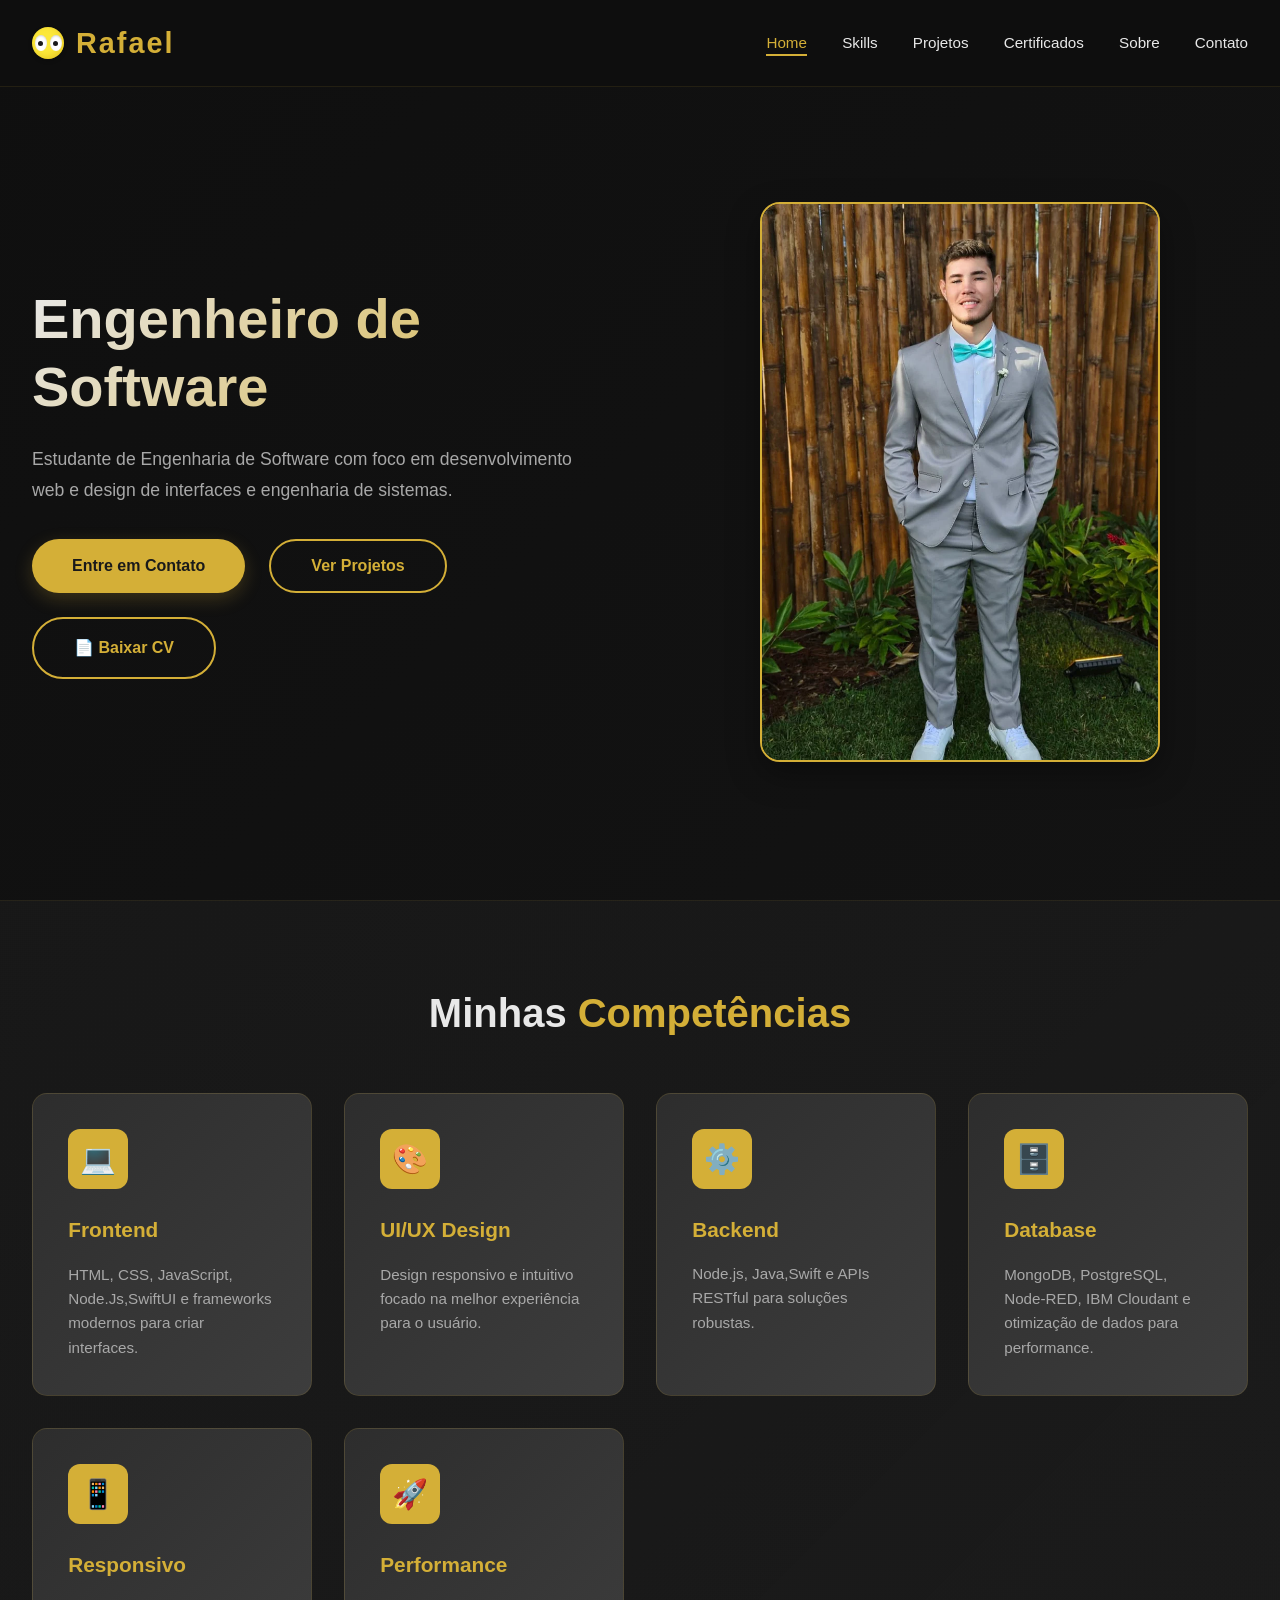
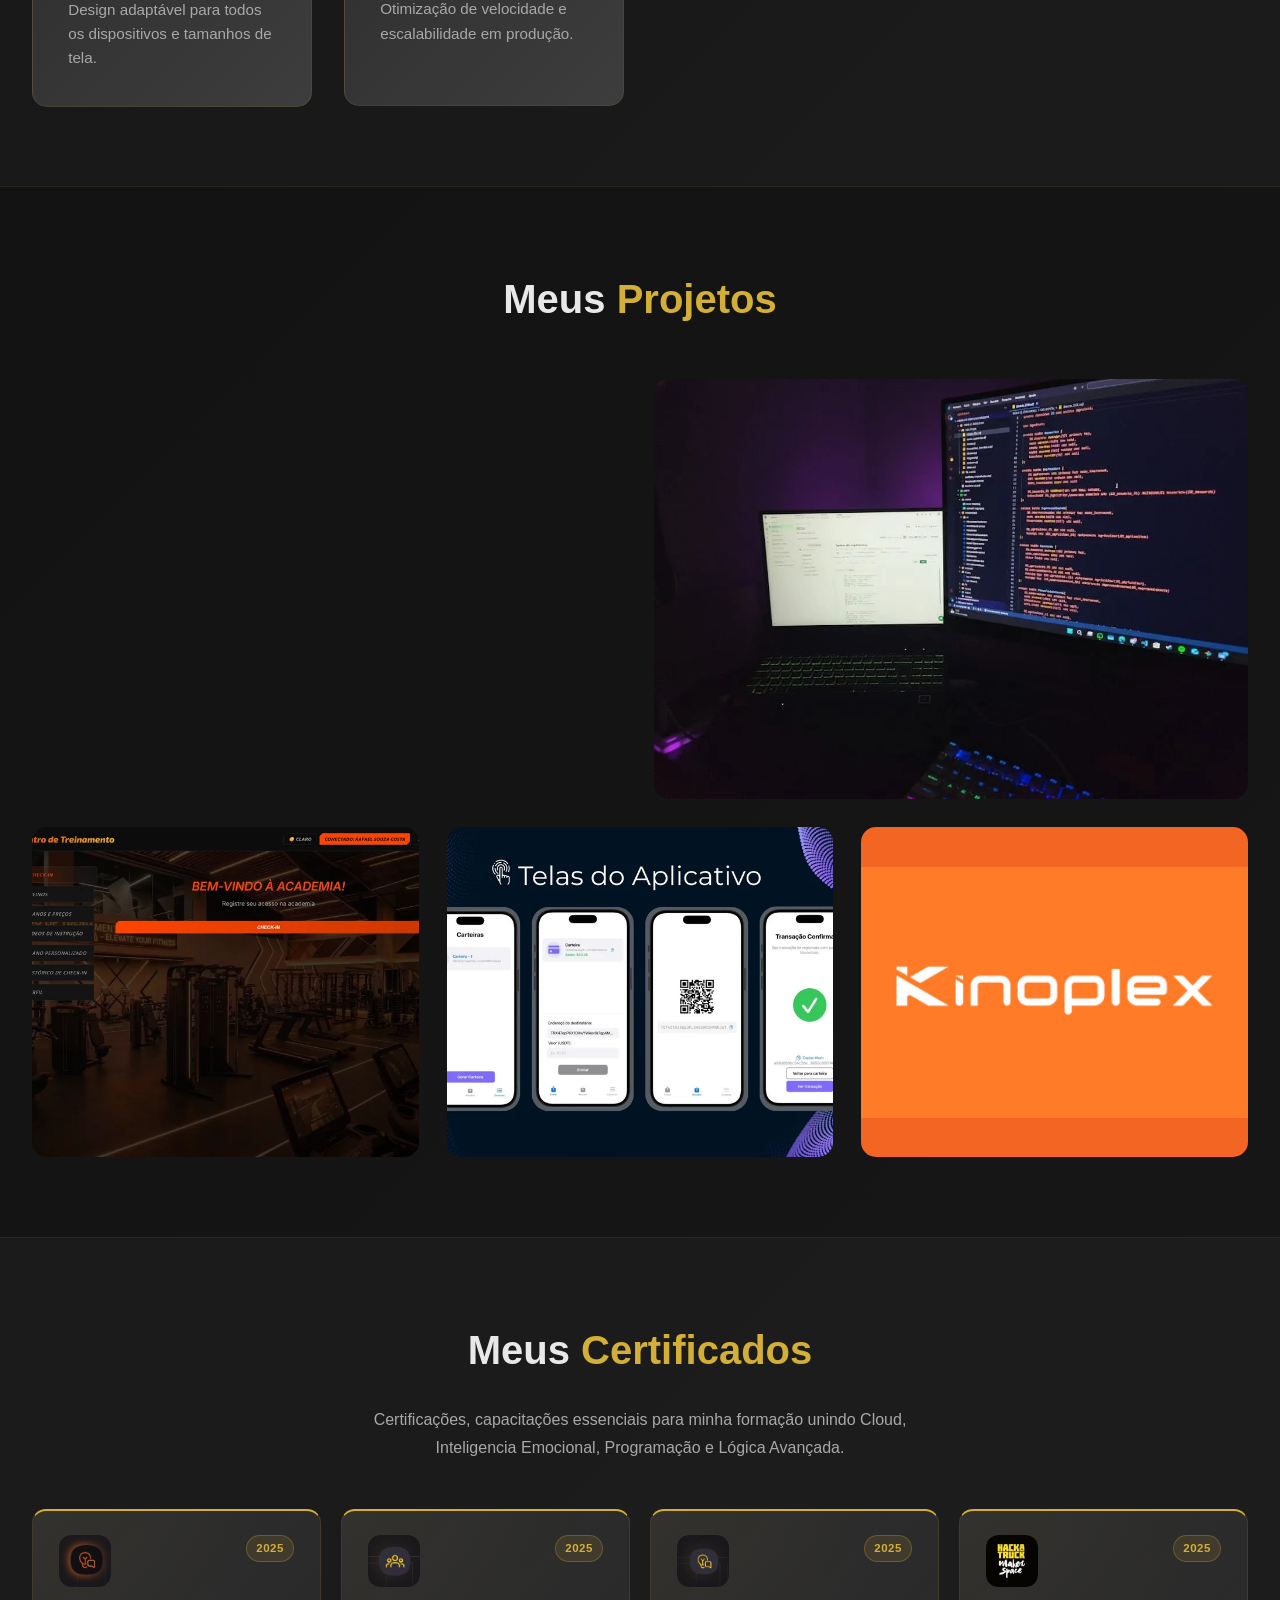
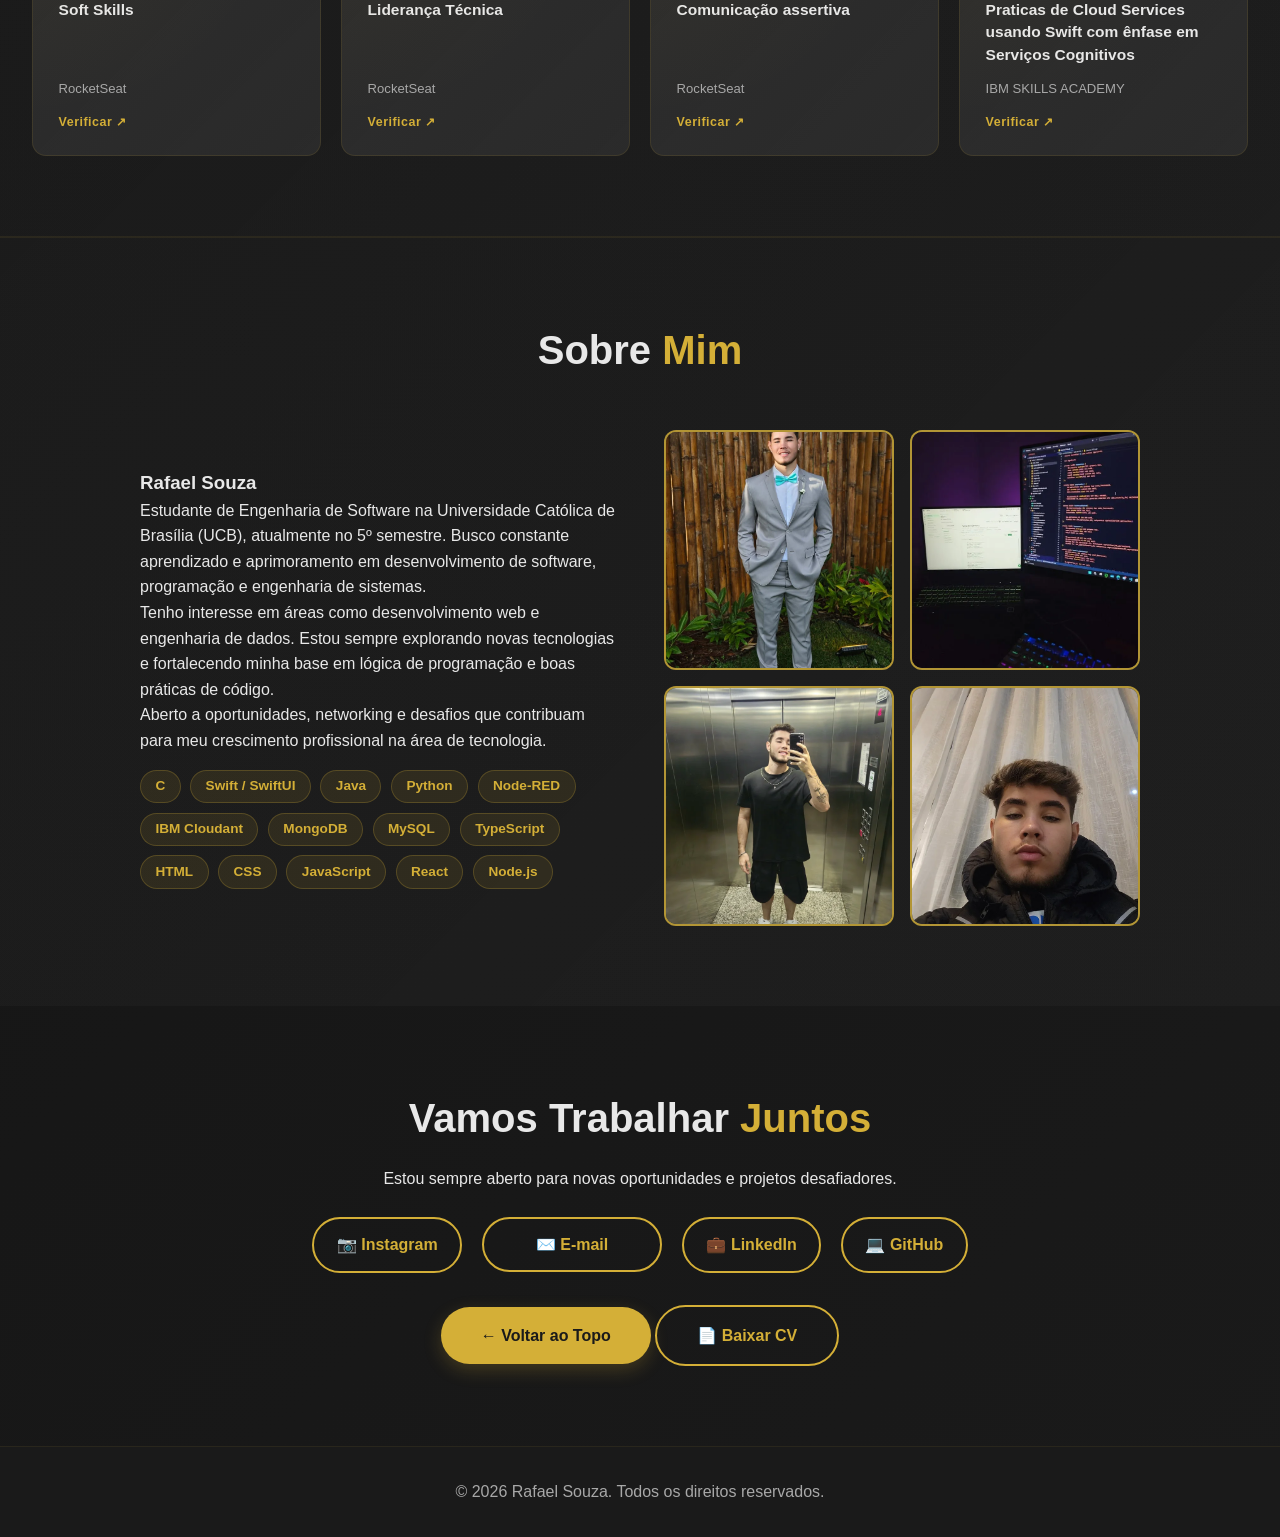
==== index.html @ f5c4ba2d "feat(portfolio): adiciona projeto Perseus e otimiza performance Projetos: - Novo card do Perseus (tr" ====
<!DOCTYPE html>
<html lang="pt-BR">
<head>
    <meta charset="UTF-8">
    <meta name="viewport" content="width=device-width, initial-scale=1.0">
    <title>Rafael Souza - Portfolio</title>
    <link rel="preload" as="image" href="img/port.webp" fetchpriority="high">
    <link rel="stylesheet" href="style.css">
    <link rel="icon" type="image/png" href="img/iconpreto.webp">
</head>
<body>
    <nav>
        <div class="logo">
            <div id="custom-emoji">
                <div class="eye"><div class="pupil"></div></div>
                <div class="eye"><div class="pupil"></div></div>
            </div>
            Rafael
        </div>
        <ul class="nav-links">
            <li><a href="#home">Home</a></li>
            <li><a href="#skills">Skills</a></li>
            <li><a href="#portfolio">Projetos</a></li>
            <li><a href="#certificates">Certificados</a></li>
            <li><a href="#about">Sobre</a></li>
            <li><a href="#contact">Contato</a></li>
        </ul>
    </nav>

    <section class="hero" id="home">
        <div class="hero-content">
            <h1>Engenheiro de <br>Software</h1>
            <p>Estudante de Engenharia de Software com foco em desenvolvimento web e design de interfaces e engenharia de sistemas.</p>
            <div class="cta-buttons">
                <button class="btn btn-primary" onclick="document.getElementById('contact').scrollIntoView({behavior: 'smooth'})">Entre em Contato</button>
                <button class="btn btn-secondary" onclick="document.getElementById('portfolio').scrollIntoView({behavior: 'smooth'})">Ver Projetos</button>
                <a href="CV_rafael_2026.pdf" download class="btn btn-cv">📄 Baixar CV</a>
            </div>
        </div>
        <div class="hero-image">
            <div class="image-container">
                <div class="image-frame">
                    <img src="img/port.webp" alt="Rafael Souza" width="800" height="1067" fetchpriority="high" decoding="async">
                </div>
            </div>
        </div>
    </section>

    <section class="skills" id="skills">
        <div class="skills-container">
            <h2 class="section-title">Minhas <span>Competências</span></h2>
            <div class="skills-grid">
                <div class="skill-card">
                    <div class="skill-icon">💻</div>
                    <h3>Frontend</h3>
                    <p>HTML, CSS, JavaScript, Node.Js,SwiftUI e frameworks modernos para criar interfaces.</p>
                </div>
                <div class="skill-card">
                    <div class="skill-icon">🎨</div>
                    <h3>UI/UX Design</h3>
                    <p>Design responsivo e intuitivo focado na melhor experiência para o usuário.</p>
                </div>
                <div class="skill-card">
                    <div class="skill-icon">⚙️</div>
                    <h3>Backend</h3>
                    <p>Node.js, Java,Swift e APIs RESTful para soluções robustas.</p>
                </div>
                <div class="skill-card">
                    <div class="skill-icon">🗄️</div>
                    <h3>Database</h3>
                    <p>MongoDB, PostgreSQL, Node-RED, IBM Cloudant e otimização de dados para performance.</p>
                </div>
                <div class="skill-card">
                    <div class="skill-icon">📱</div>
                    <h3>Responsivo</h3>
                    <p>Design adaptável para todos os dispositivos e tamanhos de tela.</p>
                </div>
                <div class="skill-card">
                    <div class="skill-icon">🚀</div>
                    <h3>Performance</h3>
                    <p>Otimização de velocidade e escalabilidade em produção.</p>
                </div>
            </div>
        </div>
    </section>

    <section class="portfolio" id="portfolio">
        <div class="portfolio-container">
            <h2 class="section-title">Meus <span>Projetos</span></h2>
            <div class="portfolio-grid">
                <div class="portfolio-item portfolio-item--featured"
                    data-title="Perseus"
                    data-description="Treinador de digitação para português e inglês, com modos de texto corrido e de código. Tem ranking online, duelos entre jogadores e um teclado virtual em forma de mapa estelar, onde o brilho de cada tecla mostra o domínio do usuário. O motor de digitação é TypeScript puro e funciona offline; a validação da linha do tempo de teclas é feita no servidor para impedir pontuações fraudadas."
                    data-tech="Next.js 16, React 19, Tailwind CSS 4, NestJS 11, TypeScript, Supabase, Docker"
                    data-live-url="https://perseus-xi.vercel.app/"
                    data-repo-url="https://github.com/Freeze137/Perseus">
                    <img loading="lazy" decoding="async" width="800" height="1000" src="img/perseus.webp" alt="Perseus - treinador de digitação">
                    <div class="portfolio-overlay">
                        <h3>Perseus</h3>
                        <p>Treinador de digitação com ranking e duelos</p>
                    </div>
                </div>
                <div class="portfolio-item portfolio-item--featured"
                    data-title="RaizTech (by Ricardo Marinho)"
                    data-description="Painel de controle da RaizTech, um sistema de gestão agrícola inteligente focado em otimizar a irrigação com Inteligência Artificial e Machine Learning. O painel oferece uma interface completa para monitorar, analisar e controlar o desempenho dos irrigadores e sensores na fazenda."
                    data-tech="CSS, TypeScript, Node.js, MongoDB, MySQL"
                    data-live-url="#"
                    data-repo-url="https://github.com/RicardoMarinho-code/Painel-de-controle-raiztech">
                    <img loading="lazy" decoding="async" width="1024" height="747" src="img/rafa4.webp" alt="RaizTech - painel de gestão agrícola">
                    <div class="portfolio-overlay">
                        <h3>RaizTech</h3>
                        <p>Plataforma completa de gestão agrícola</p>
                    </div>
                </div>
                <div class="portfolio-item"
                    data-title="Centro de Treinamento"
                    data-description="Site de academia com interface limpa e contemporânea, focada na experiência do usuário e em um layout responsivo."
                    data-tech="HTML, CSS, JavaScript"
                    data-live-url="https://academia-theta-ten.vercel.app/"
                    data-repo-url="https://github.com/Freeze137/academia">
                    <img loading="lazy" decoding="async" width="1000" height="562" src="img/ctofc.webp" alt="Centro de Treinamento">
                    <div class="portfolio-overlay">
                        <h3>Centro de Treinamento</h3>
                        <p>Site de academia responsivo</p>
                    </div>
                </div>
                <div class="portfolio-item"
                    data-title="App Mobile"
                    data-description="Aplicativo mobile (Minha Cripto) desenvolvido com SwiftUI para facilitar o uso de criptomoedas, com foco em simplicidade, usabilidade e segurança para iOS."
                    data-tech="Node-RED, IBM Cloudant, Swift/SwiftUI"
                    data-live-url="#"
                    data-repo-url="https://github.com/Freeze137/Minha-Cripto">
                    <img loading="lazy" decoding="async" width="1000" height="563" src="img/minha-cripto.webp" alt="Minha Cripto - app iOS">
                    <div class="portfolio-overlay">
                        <h3>App Mobile</h3>
                        <p>Minha Cripto</p>
                    </div>
                </div>
                <div class="portfolio-item"
                    data-title="Kinoplex"
                    data-description="Reestruturação do site da Kinoplex, com foco em modernização da interface, melhor experiência do usuário e design responsivo."
                    data-tech="TypeScript, React, Node.js, Python"
                    data-live-url="#"
                    data-repo-url="#">
                    <img loading="lazy" decoding="async" width="360" height="234" src="img/cinema.webp" alt="Kinoplex" class="img-contain" style="object-fit: contain; background-color: #f26522;">
                    <div class="portfolio-overlay">
                        <h3>Kinoplex</h3>
                        <p>Reestruturação do site</p>
                    </div>
                </div>
            </div>
        </div>
    </section>

    <!-- ===================== CERTIFICADOS ===================== -->
    <section class="certificates" id="certificates">
        <div class="certificates-container">
            <h2 class="section-title">Meus <span>Certificados</span></h2>
            <p class="certificates-subtitle">Certificações, capacitações essenciais para minha formação unindo Cloud, Inteligencia Emocional, Programação e Lógica Avançada.</p>

            <div class="cert-grid">

                <div class="cert-card">
                    <div class="cert-card-header">
                        <div class="cert-logo cert-logo--img">
                            <img src="img/cert-img-1.png" alt="Certificado 1" width="52" height="52" loading="lazy" decoding="async">
                        </div>
                        <span class="cert-year">2025</span>
                    </div>
                    <h3 class="cert-title">Soft Skills</h3>
                    <p class="cert-issuer">RocketSeat</p>
                    <a href="https://app.rocketseat.com.br/certificates/fe58694a-edfa-46e0-9430-57535f129cd2" class="cert-verify" target="_blank">Verificar ↗</a>
                </div>

                <div class="cert-card">
                    <div class="cert-card-header">
                        <div class="cert-logo cert-logo--img">
                            <img src="img/cert-img-2.png" alt="Certificado 2" width="52" height="52" loading="lazy" decoding="async">
                        </div>
                        <span class="cert-year">2025</span>
                    </div>
                    <h3 class="cert-title">Liderança Técnica</h3>
                    <p class="cert-issuer">RocketSeat</p>
                    <a href="https://app.rocketseat.com.br/certificates/0393aaec-fb00-48b3-8699-10258ea04863" class="cert-verify" target="_blank">Verificar ↗</a>
                </div>

                <div class="cert-card">
                    <div class="cert-card-header">
                        <div class="cert-logo cert-logo--img">
                            <img src="img/cert-img-3.png" alt="Certificado 3" width="52" height="52" loading="lazy" decoding="async">
                        </div>
                        <span class="cert-year">2025</span>
                    </div>
                    <h3 class="cert-title">Comunicação assertiva</h3>
                    <p class="cert-issuer">RocketSeat</p>
                    <a href="https://app.rocketseat.com.br/certificates/f561ff4e-0273-44a0-92f0-ee2ecd900b67" class="cert-verify" target="_blank">Verificar ↗</a>
                </div>

                <div class="cert-card">
                    <div class="cert-card-header">
                        <div class="cert-logo cert-logo--img">
                            <img src="img/cert-img-4.png" alt="Certificado 4" width="52" height="52" loading="lazy" decoding="async">
                        </div>
                        <span class="cert-year">2025</span>
                    </div>
                    <h3 class="cert-title">Praticas de Cloud Services usando Swift com ênfase em Serviços Cognitivos</h3>
                    <p class="cert-issuer">IBM SKILLS ACADEMY</p>
                    <a href="#" class="cert-verify" target="_blank">Verificar ↗</a>
                </div>

                

            </div>
        </div>
    </section>
                                                   <!-- ================== CERTIFICADOS ================== -->

    <section class="about" id="about">
        <div class="about-container">
            <h2 class="section-title">Sobre <span>Mim</span></h2>
            <div class="about-content">
                <div class="about-text">
                    <h3>Rafael Souza</h3>
                    <p> Estudante de Engenharia de Software na Universidade Católica de Brasília (UCB), atualmente no 5º semestre. Busco constante aprendizado e aprimoramento em desenvolvimento de software, programação e engenharia de sistemas. </p>
                    <p>Tenho interesse em áreas como desenvolvimento web e engenharia de dados. Estou sempre explorando novas tecnologias e fortalecendo minha base em lógica de programação e boas práticas de código.</p>
                    <p>Aberto a oportunidades, networking e desafios que contribuam para meu crescimento profissional na área de tecnologia.</p>
                    <div class="tech-badges">
                        <span>C</span>
                        <span>Swift / SwiftUI</span>
                        <span>Java</span>
                        <span>Python</span>
                        <span>Node-RED</span>
                        <span>IBM Cloudant</span>
                        <span>MongoDB</span>
                        <span>MySQL</span>
                        <span>TypeScript</span>
                        <span>HTML</span>
                        <span>CSS</span>
                        <span>JavaScript</span>
                        <span>React</span>
                        <span>Node.js</span>
                    </div>
                </div>
                <div class="about-images">
                    <div class="about-img">
                        <img src="img/port.webp" alt="Rafael Souza" width="800" height="1067" loading="lazy" decoding="async">
                    </div>
                    <div class="about-img">
                        <img src="img/rafa4.webp" alt="Setup" width="1024" height="747" loading="lazy" decoding="async">
                    </div>
                    <div class="about-img">
                        <img src="img/rafa2.webp" alt="Rafael Souza" width="720" height="960" loading="lazy" decoding="async">
                    </div>
                    <div class="about-img">
                        <img src="img/rafa3.webp" alt="Rafael Souza" width="720" height="960" loading="lazy" decoding="async">
                    </div>
                </div>
            </div>
        </div>
    </section>

    <section class="contact" id="contact">
        <div class="contact-container">
            <h2>Vamos Trabalhar <span style="color: var(--accent);">Juntos</span></h2>
            <p>Estou sempre aberto para novas oportunidades e projetos desafiadores.<br><br></p>
            <div class="contact-links">
                <a href="https://instagram.com/therafaelsouza" class="contact-link" target="_blank">
                    📷 Instagram
                </a>
                <a href="mailto:rafascosta2017@gmail.com" id="email-link" class="contact-link">
                    <span class="email-text original">✉️ E-mail</span>
                    <span class="email-text copied">✅ E-mail Copiado!</span>
                </a>
                <a href="https://www.linkedin.com/in/rafael-souza-71481b2b5/" class="contact-link" target="_blank">
                    💼 LinkedIn
                </a>
                <a href="https://github.com/Freeze137" class="contact-link" target="_blank">
                    💻 GitHub
                </a>
            </div>
            <a href="#home" class="btn btn-primary">← Voltar ao Topo</a>
            <a href="CV_rafael_2026.pdf" download class="btn btn-cv">📄 Baixar CV</a>
        </div>
    </section>

    <footer>
        <p>&copy; 2026 Rafael Souza. Todos os direitos reservados.</p>
    </footer>

    <div id="portfolio-modal" class="modal">
        <div class="modal-content">
            <span class="close-button">&times;</span>
            <img id="modal-img" src="" alt="Imagem do Projeto">
            <h3 id="modal-title"></h3>
            <p id="modal-description"></p>
            <div class="modal-tech">
                <strong>Tecnologias:</strong>
                <p id="modal-tech"></p>
            </div>
            <div class="modal-links">
                <a id="modal-live-link" href="#" class="btn btn-primary" target="_blank">Ver Projeto</a>
                <a id="modal-repo-link" href="#" class="btn btn-secondary" target="_blank">Ver Código</a>
            </div>
        </div>
    </div>

    <script src="script.js"></script>
</body>
</html>
---- style.css ----
* {
    margin: 0;
    padding: 0;
    box-sizing: border-box;
}

:root {
    --primary: #1a1a1a;
    --secondary: #2d2d2d;
    --tertiary: #3d3d3d;
    --accent: #d4af37;
    --accent-light: #e8c547;
    --text-primary: #e8e8e8;
    --text-secondary: #a8a8a8;
    --bg: #0f0f0f;
}

html {
    background-color: #0f0f0f;
}

body {
    font-family: 'Segoe UI', Tahoma, Geneva, Verdana, sans-serif;
    background-color: #0f0f0f;
    background: linear-gradient(135deg, var(--bg) 0%, var(--primary) 100%);
    color: var(--text-primary);
    line-height: 1.6;
    overflow-x: hidden;
}

@keyframes fadeInUp {
    from {
        opacity: 0;
        transform: translate3d(0, 24px, 0);
    }
    to {
        opacity: 1;
        transform: translate3d(0, 0, 0);
    }
}

@keyframes slideInDown {
    from {
        transform: translate3d(0, -100%, 0);
    }
    to {
        transform: translate3d(0, 0, 0);
    }
}

@keyframes slideInLeft {
    from {
        opacity: 0;
        transform: translate3d(-32px, 0, 0);
    }
    to {
        opacity: 1;
        transform: translate3d(0, 0, 0);
    }
}

@keyframes slideInRight {
    from {
        opacity: 0;
        transform: translate3d(32px, 0, 0);
    }
    to {
        opacity: 1;
        transform: translate3d(0, 0, 0);
    }
}

@keyframes blink {
    0%, 94%, 98%, 100% {
        transform: scaleY(1);
    }
    96% {
        transform: scaleY(0.1);
    }
}

nav {
    position: fixed;
    top: 0;
    width: 100%;
    background: rgba(15, 15, 15, 0.97);
    z-index: 1000;
    padding: 1.25rem 2rem;
    border-bottom: 1px solid rgba(212, 175, 55, 0.1);
    display: flex;
    justify-content: space-between;
    align-items: center;
    animation: slideInDown 0.45s ease-out;
}

.logo {
    display: flex;
    align-items: center;
    gap: 12px;
    transition: gap 0.25s ease, text-shadow 0.25s ease;
    font-size: 1.8rem;
    font-weight: 700;
    color: var(--accent);
    letter-spacing: 2px;
    animation: fadeInUp 0.5s ease-out;
}

.logo:hover {
    text-shadow: 0 0 10px rgba(212, 175, 55, 0.5);
    cursor: pointer;
}

.logo.no-emoji {
    gap: 0;
}

#custom-emoji {
    width: 32px;
    height: 32px;
    background-color: #fce83a;
    border-radius: 50%;
    display: flex;
    justify-content: center;
    align-items: center;
    gap: 3px;
    box-shadow: inset -2px -2px 6px rgba(200, 150, 0, 0.35), 0 2px 4px rgba(0,0,0,0.2);
    transition: opacity 0.25s ease, transform 0.25s ease;
    overflow: hidden;
    flex-shrink: 0;
}

#custom-emoji.hidden-emoji {
    width: 0;
    height: 0;
    margin: 0;
    opacity: 0;
    transform: scale(0);
    overflow: hidden;
}

.eye {
    width: 12px;
    height: 16px;
    background-color: white;
    border-radius: 50%;
    display: flex;
    justify-content: center;
    align-items: center;
    box-shadow: inset 0 1px 2px rgba(0,0,0,0.18);
    animation: none;
    transition: width 0.2s ease, height 0.2s ease, border-radius 0.2s ease;
}

#custom-emoji.hero-active .eye {
    animation: blink 4s infinite;
}

.eye.large {
    width: 18px;
    height: 18px;
}

.pupil {
    width: 5px;
    height: 5px;
    background-color: #1a1a1a;
    border-radius: 50%;
    transition: transform 0.05s linear, width 0.2s ease, height 0.2s ease;
}

.pupil.large {
    width: 8px;
    height: 8px;
}

.nav-links {
    display: flex;
    gap: 2.2rem;
    list-style: none;
}

.nav-links a {
    color: var(--text-primary);
    text-decoration: none;
    font-size: 0.95rem;
    transition: color 0.2s ease;
    position: relative;
    padding-bottom: 0.3rem;
}

.nav-links a::after {
    content: '';
    position: absolute;
    bottom: 0;
    left: 0;
    width: 0;
    height: 2px;
    background: var(--accent);
    transition: width 0.2s ease;
}

.nav-links a:hover::after,
.nav-links a.active::after {
    width: 100%;
}

.nav-links a:hover,
.nav-links a.active {
    color: var(--accent);
}

.hero {
    display: grid;
    grid-template-columns: 1fr 1fr;
    align-items: center;
    gap: 4rem;
    padding: 9rem 2rem 5rem 2rem;
    max-width: 1400px;
    margin: 0 auto;
    min-height: 100svh;
}

.hero-content {
    animation: slideInLeft 0.7s ease-out;
}

.hero h1 {
    font-size: 3.5rem;
    font-weight: 700;
    margin-bottom: 1.5rem;
    line-height: 1.2;
    background: linear-gradient(135deg, var(--text-primary) 0%, var(--accent) 100%);
    -webkit-background-clip: text;
    -webkit-text-fill-color: transparent;
    background-clip: text;
}

.hero p {
    font-size: 1.1rem;
    color: var(--text-secondary);
    margin-bottom: 2rem;
    line-height: 1.8;
}

.cta-buttons {
    display: flex;
    gap: 1.5rem;
    flex-wrap: wrap;
}

.btn {
    padding: 1rem 2.5rem;
    border: none;
    border-radius: 50px;
    font-size: 1rem;
    font-weight: 600;
    cursor: pointer;
    transition: transform 0.2s ease, background 0.2s ease, color 0.2s ease, box-shadow 0.2s ease;
    text-decoration: none;
    display: inline-block;
}

.btn-primary {
    background: var(--accent);
    color: var(--primary);
    box-shadow: 0 6px 18px rgba(212, 175, 55, 0.22);
}

.btn-primary:hover {
    background: var(--accent-light);
    box-shadow: 0 8px 22px rgba(212, 175, 55, 0.28);
    transform: translateY(-2px);
}

.btn-secondary {
    background: transparent;
    color: var(--accent);
    border: 2px solid var(--accent);
}

.btn-secondary:hover {
    background: var(--accent);
    color: var(--primary);
    transform: translateY(-2px);
}

.hero-image {
    position: relative;
    animation: slideInRight 0.7s ease-out;
    display: flex;
    justify-content: center;
    align-items: center;
    height: 560px;
    transform: translate3d(0, 0, 0);
}

.image-container {
    position: relative;
    width: 100%;
    height: 100%;
    max-width: 400px;
    border-radius: 20px;
}

.image-frame {
    width: 100%;
    height: 100%;
    border-radius: 20px;
    overflow: hidden;
    border: 2px solid var(--accent);
    box-shadow: 0 12px 32px rgba(0, 0, 0, 0.35);
    position: relative;
}

.image-frame img {
    width: 100%;
    height: 100%;
    object-fit: cover;
}

.skills {
    padding: 5rem 2rem;
    background: linear-gradient(135deg, rgba(45, 45, 45, 0.25) 0%, rgba(61, 61, 61, 0.15) 100%);
    border-top: 1px solid rgba(212, 175, 55, 0.08);
    border-bottom: 1px solid rgba(212, 175, 55, 0.08);
}

.skills-container,
.portfolio-container {
    max-width: 1400px;
    margin: 0 auto;
}

.section-title {
    font-size: 2.5rem;
    margin-bottom: 3rem;
    text-align: center;
}

.section-title span {
    color: var(--accent);
}

.skills-grid {
    display: grid;
    grid-template-columns: repeat(auto-fit, minmax(280px, 1fr));
    gap: 2rem;
}

.skill-card {
    background: linear-gradient(135deg, var(--secondary) 0%, var(--tertiary) 100%);
    padding: 2.2rem;
    border-radius: 15px;
    border: 1px solid rgba(212, 175, 55, 0.15);
    transition: opacity 0.35s ease, transform 0.35s ease, border-color 0.2s ease;
    opacity: 0;
    transform: translate3d(0, 18px, 0);
}

.skill-card.visible {
    opacity: 1;
    transform: translate3d(0, 0, 0);
}

.skill-card:hover {
    transform: translate3d(0, -4px, 0);
    border-color: var(--accent);
}

.skill-icon {
    width: 60px;
    height: 60px;
    background: var(--accent);
    border-radius: 12px;
    display: flex;
    align-items: center;
    justify-content: center;
    font-size: 1.8rem;
    margin-bottom: 1.5rem;
}

.skill-card h3 {
    font-size: 1.3rem;
    margin-bottom: 1rem;
    color: var(--accent);
}

.skill-card p {
    color: var(--text-secondary);
    font-size: 0.95rem;
}

.portfolio {
    padding: 5rem 2rem;
}

/* Grade de 6 colunas: 2 destaques (3 colunas cada) na primeira linha
   e 3 projetos (2 colunas cada) na segunda. Fecha as linhas sem sobras. */
.portfolio-grid {
    display: grid;
    grid-template-columns: repeat(6, 1fr);
    gap: 1.75rem;
    margin-top: 2.5rem;
}

.portfolio-item {
    grid-column: span 2;
    position: relative;
    height: 330px;
    border-radius: 15px;
    overflow: hidden;
    cursor: pointer;
    opacity: 0;
    transform: translate3d(0, 18px, 0);
    transition: opacity 0.35s ease, transform 0.35s ease;
}

.portfolio-item--featured {
    grid-column: span 3;
    height: 420px;
}

.portfolio-item.visible {
    opacity: 1;
    transform: translate3d(0, 0, 0);
}

.portfolio-item img {
    width: 100%;
    height: 100%;
    object-fit: cover;
    transition: transform 0.3s ease;
}

.portfolio-overlay {
    position: absolute;
    inset: 0;
    background: rgba(0, 0, 0, 0.68);
    display: flex;
    align-items: center;
    justify-content: center;
    flex-direction: column;
    opacity: 0;
    transition: opacity 0.2s ease;
    z-index: 10;
}

.portfolio-item:hover img {
    transform: scale(1.04);
}

.portfolio-item:hover .portfolio-overlay {
    opacity: 1;
}

.portfolio-overlay h3 {
    font-size: 1.5rem;
    margin-bottom: 0.5rem;
    color: var(--accent);
}

.portfolio-overlay p {
    color: var(--text-primary);
    text-align: center;
}

.about {
    padding: 5rem 2rem;
    background: linear-gradient(135deg, rgba(45, 45, 45, 0.25) 0%, rgba(61, 61, 61, 0.15) 100%);
    border-top: 1px solid rgba(212, 175, 55, 0.08);
}

.about-container {
    max-width: 1000px;
    margin: 0 auto;
}

.about-content {
    display: grid;
    grid-template-columns: 1fr 1fr;
    gap: 3rem;
    align-items: center;
}

.about-text {
    opacity: 0;
    transform: translate3d(0, 18px, 0);
    transition: opacity 0.35s ease, transform 0.35s ease;
}

.about-text.visible {
    opacity: 1;
    transform: translate3d(0, 0, 0);
}

.about-images {
    display: grid;
    grid-template-columns: 1fr 1fr;
    gap: 1rem;
}

.about-img {
    width: 100%;
    height: 240px;
    border-radius: 12px;
    overflow: hidden;
    border: 2px solid rgba(212, 175, 55, 0.8);
    opacity: 0;
    transform: translate3d(0, 14px, 0);
    transition: opacity 0.3s ease, transform 0.3s ease;
    background-color: var(--secondary);
}

.about-img.visible {
    opacity: 1;
    transform: translate3d(0, 0, 0);
}

.about-img:hover {
    transform: translate3d(0, -2px, 0);
}

.about-img img {
    width: 100%;
    height: 100%;
    object-fit: cover;
}

.contact {
    padding: 5rem 2rem;
    text-align: center;
}

.contact-container {
    max-width: 800px;
    margin: 0 auto;
}

.contact h2 {
    font-size: 2.5rem;
    margin-bottom: 1rem;
}

.contact > p {
    color: var(--text-secondary);
    font-size: 1.1rem;
    margin-bottom: 2rem;
}

.contact-links {
    display: flex;
    justify-content: center;
    gap: 1.25rem;
    flex-wrap: wrap;
    margin-bottom: 2rem;
}

.contact-link {
    display: inline-flex;
    align-items: center;
    gap: 0.8rem;
    color: var(--accent);
    text-decoration: none;
    font-weight: 600;
    padding: 0.8rem 1.4rem;
    border: 2px solid var(--accent);
    border-radius: 50px;
    opacity: 0;
    transform: translate3d(0, 14px, 0);
    transition: opacity 0.3s ease, transform 0.3s ease, background 0.2s ease, color 0.2s ease;
}

.contact-link.visible {
    opacity: 1;
    transform: translate3d(0, 0, 0);
}

.contact-link:hover {
    background: var(--accent);
    color: var(--primary);
    transform: translate3d(0, -2px, 0);
}

footer {
    background: var(--primary);
    padding: 2rem;
    text-align: center;
    border-top: 1px solid rgba(212, 175, 55, 0.08);
    color: var(--text-secondary);
}

.btn-cv {
    background: transparent;
    color: var(--accent);
    border: 2px solid var(--accent);
}

.btn-cv:hover {
    background: var(--accent);
    color: var(--primary);
    transform: translateY(-2px);
}

.tech-badges {
    display: flex;
    flex-wrap: wrap;
    gap: 0.6rem;
    margin-top: 1rem;
}

.tech-badges span {
    background: rgba(212, 175, 55, 0.1);
    color: var(--accent);
    border: 1px solid rgba(212, 175, 55, 0.24);
    padding: 0.3rem 0.9rem;
    border-radius: 50px;
    font-size: 0.85rem;
    font-weight: 600;
    transition: transform 0.2s ease, background 0.2s ease, border-color 0.2s ease;
}

.tech-badges span:hover {
    background: rgba(212, 175, 55, 0.16);
    border-color: var(--accent);
    transform: translate3d(0, -2px, 0);
}

.modal {
    display: none;
    position: fixed;
    z-index: 2000;
    left: 0;
    top: 0;
    width: 100%;
    height: 100%;
    overflow: auto;
    background-color: rgba(0,0,0,0.82);
    backdrop-filter: blur(4px);
    animation: fadeIn 0.2s ease-out;
}

@keyframes fadeIn {
    from { opacity: 0; }
    to { opacity: 1; }
}

.modal-content {
    background: linear-gradient(135deg, var(--secondary) 0%, var(--primary) 100%);
    margin: 8% auto;
    padding: 2.2rem;
    border: 1px solid var(--accent);
    width: 90%;
    max-width: 800px;
    border-radius: 15px;
    position: relative;
    box-shadow: 0 10px 30px rgba(0,0,0,0.35);
    animation: fadeInUp 0.25s ease-out;
}

.close-button {
    color: var(--text-secondary);
    position: absolute;
    top: 1rem;
    right: 1.5rem;
    font-size: 2rem;
    font-weight: bold;
    transition: color 0.2s ease;
}

.close-button:hover,
.close-button:focus {
    color: var(--accent);
    cursor: pointer;
}

.modal-content img {
    width: 100%;
    height: auto;
    max-height: 400px;
    object-fit: cover;
    border-radius: 10px;
    margin-bottom: 2rem;
    border: 1px solid rgba(212, 175, 55, 0.2);
}

.modal-content h3 {
    font-size: 2rem;
    color: var(--accent);
    margin-bottom: 1rem;
}

.modal-content > p {
    color: var(--text-primary);
    line-height: 1.7;
    margin-bottom: 1.5rem;
}

.modal-tech {
    margin-bottom: 2rem;
}

.modal-tech p {
    color: var(--text-secondary);
    font-style: italic;
}

.modal-links {
    display: flex;
    gap: 1rem;
    flex-wrap: wrap;
}

.modal-links .btn {
    flex-grow: 1;
    text-align: center;
}

body.modal-open {
    overflow: hidden;
}

.contact-link#email-link {
    position: relative;
    justify-content: center;
    min-width: 180px;
    min-height: 47px;
}

.email-text {
    display: block;
    transition: opacity 0.2s ease-in-out;
    white-space: nowrap;
}

.email-text.copied {
    position: absolute;
    top: 50%;
    left: 50%;
    transform: translate(-50%, -50%);
    opacity: 0;
    pointer-events: none;
}

.contact-link.email-is-copied .email-text.original {
    opacity: 0;
}

.contact-link.email-is-copied .email-text.copied {
    opacity: 1;
}

@media (max-width: 1100px) {
    .portfolio-grid {
        grid-template-columns: repeat(2, 1fr);
    }

    .portfolio-item,
    .portfolio-item--featured {
        grid-column: span 1;
        height: 300px;
    }
}

@media (max-width: 768px) {
    nav {
        padding: 1rem 1rem;
    }

    .hero {
        grid-template-columns: 1fr;
        padding: 7.5rem 1rem 4rem 1rem;
        gap: 2.5rem;
    }

    .hero h1 {
        font-size: 2.2rem;
    }

    .nav-links {
        gap: 1rem;
        font-size: 0.85rem;
    }

    .about-content {
        grid-template-columns: 1fr;
    }

    .hero-image {
        height: 380px;
    }

    .portfolio-grid,
    .skills-grid {
        gap: 1.25rem;
    }

    .portfolio-grid {
        grid-template-columns: 1fr;
    }

    .portfolio-item,
    .portfolio-item--featured {
        grid-column: span 1;
        height: 260px;
    }

    .contact-links {
        gap: 0.8rem;
    }
}
/* =============================================
   SEÇÃO DE CERTIFICADOS
   ============================================= */

.certificates {
    padding: 5rem 2rem;
    background: linear-gradient(135deg, rgba(45, 45, 45, 0.25) 0%, rgba(61, 61, 61, 0.15) 100%);
    border-top: 1px solid rgba(212, 175, 55, 0.08);
    border-bottom: 1px solid rgba(212, 175, 55, 0.08);
}

.certificates-container {
    max-width: 1400px;
    margin: 0 auto;
}

.certificates-subtitle {
    text-align: center;
    color: var(--text-secondary);
    font-size: 1rem;
    max-width: 560px;
    margin: -1.5rem auto 3rem auto;
    line-height: 1.7;
}

/* Grid de certificados */
.cert-grid {
    display: grid;
    grid-template-columns: repeat(auto-fill, minmax(280px, 1fr));
    gap: 1.25rem;
}

/* Card individual */
.cert-card {
    background: linear-gradient(135deg, var(--secondary) 0%, rgba(45, 45, 45, 0.85) 100%);
    border: 1px solid rgba(212, 175, 55, 0.12);
    border-top: 2px solid var(--accent);
    border-radius: 14px;
    padding: 1.5rem 1.6rem 1.4rem;
    display: flex;
    flex-direction: column;
    gap: 0.75rem;
    opacity: 0;
    transform: translate3d(0, 20px, 0);
    transition: opacity 0.4s ease, transform 0.4s ease, border-color 0.2s ease, box-shadow 0.2s ease;
    position: relative;
    overflow: hidden;
}

.cert-card::before {
    content: '';
    position: absolute;
    inset: 0;
    background: radial-gradient(ellipse at top left, rgba(212, 175, 55, 0.04) 0%, transparent 60%);
    pointer-events: none;
}

.cert-card.visible {
    opacity: 1;
    transform: translate3d(0, 0, 0);
}

.cert-card:hover {
    border-color: rgba(212, 175, 55, 0.5);
    box-shadow: 0 8px 28px rgba(212, 175, 55, 0.08);
    transform: translate3d(0, -4px, 0);
}

/* Header do card: logo + ano */
.cert-card-header {
    display: flex;
    align-items: flex-start;
    justify-content: space-between;
}

/* Logo genérica */
.cert-logo {
    width: 52px;
    height: 52px;
    border-radius: 12px;
    display: flex;
    align-items: center;
    justify-content: center;
    font-size: 0.7rem;
    font-weight: 800;
    letter-spacing: 0.03em;
    color: #fff;
    flex-shrink: 0;
}

/* Variantes de cor por instituição */
.cert-logo--tic      { background: linear-gradient(135deg, #2563eb, #1d4ed8); }
.cert-logo--santander { background: linear-gradient(135deg, #dc2626, #b91c1c); }
.cert-logo--coursera  { background: linear-gradient(135deg, #0056d2, #003f9f); font-size: 1.1rem; }
.cert-logo--ucb       { background: linear-gradient(135deg, #1a6b3a, #145530); font-size: 0.62rem; }
.cert-logo--workover  { background: linear-gradient(135deg, #7c3aed, #5b21b6); font-size: 1.1rem; }
.cert-logo--campus    { background: linear-gradient(135deg, #d4af37, #b8941f); color: #111; font-size: 0.72rem; }

/* Badge do ano */
.cert-year {
    background: rgba(212, 175, 55, 0.12);
    color: var(--accent);
    border: 1px solid rgba(212, 175, 55, 0.28);
    font-size: 0.72rem;
    font-weight: 700;
    padding: 0.2rem 0.6rem;
    border-radius: 50px;
    letter-spacing: 0.04em;
    align-self: flex-start;
}

/* Título do certificado */
.cert-title {
    font-size: 0.97rem;
    font-weight: 700;
    color: var(--text-primary);
    line-height: 1.45;
    flex: 1;
}

/* Emissor */
.cert-issuer {
    font-size: 0.82rem;
    color: var(--text-secondary);
    margin-top: auto;
}

/* Link de verificação */
.cert-verify {
    display: inline-block;
    font-size: 0.78rem;
    font-weight: 700;
    color: var(--accent);
    text-decoration: none;
    letter-spacing: 0.04em;
    transition: color 0.2s ease, letter-spacing 0.2s ease;
    margin-top: 0.1rem;
}

.cert-verify:hover {
    color: var(--accent-light);
    letter-spacing: 0.08em;
}

/* Responsivo */
@media (max-width: 768px) {
    .cert-grid {
        grid-template-columns: repeat(auto-fill, minmax(240px, 1fr));
        gap: 1rem;
    }

    .certificates-subtitle {
        font-size: 0.9rem;
        margin-bottom: 2rem;
    }
}

/* Logo com imagem real */
.cert-logo--img {
    background: none;
    padding: 0;
    border-radius: 12px;
    overflow: hidden;
}

.cert-logo--img img {
    width: 52px;
    height: 52px;
    object-fit: cover;
    border-radius: 12px;
    display: block;
}

/* ── Esconde scrollbar mantendo o scroll ── */
html {
    scrollbar-width: none;        /* Firefox */
    -ms-overflow-style: none;     /* IE / Edge */
}

html::-webkit-scrollbar {
    display: none;                /* Chrome / Safari */
}
/* =============================================
   ACESSIBILIDADE / PERFORMANCE
   ============================================= */

@media (prefers-reduced-motion: reduce) {
    *,
    *::before,
    *::after {
        animation-duration: 0.01ms !important;
        animation-iteration-count: 1 !important;
        transition-duration: 0.01ms !important;
        scroll-behavior: auto !important;
    }

    .skill-card,
    .portfolio-item,
    .cert-card,
    .about-text,
    .about-img,
    .contact-link {
        opacity: 1 !important;
        transform: none !important;
    }
}
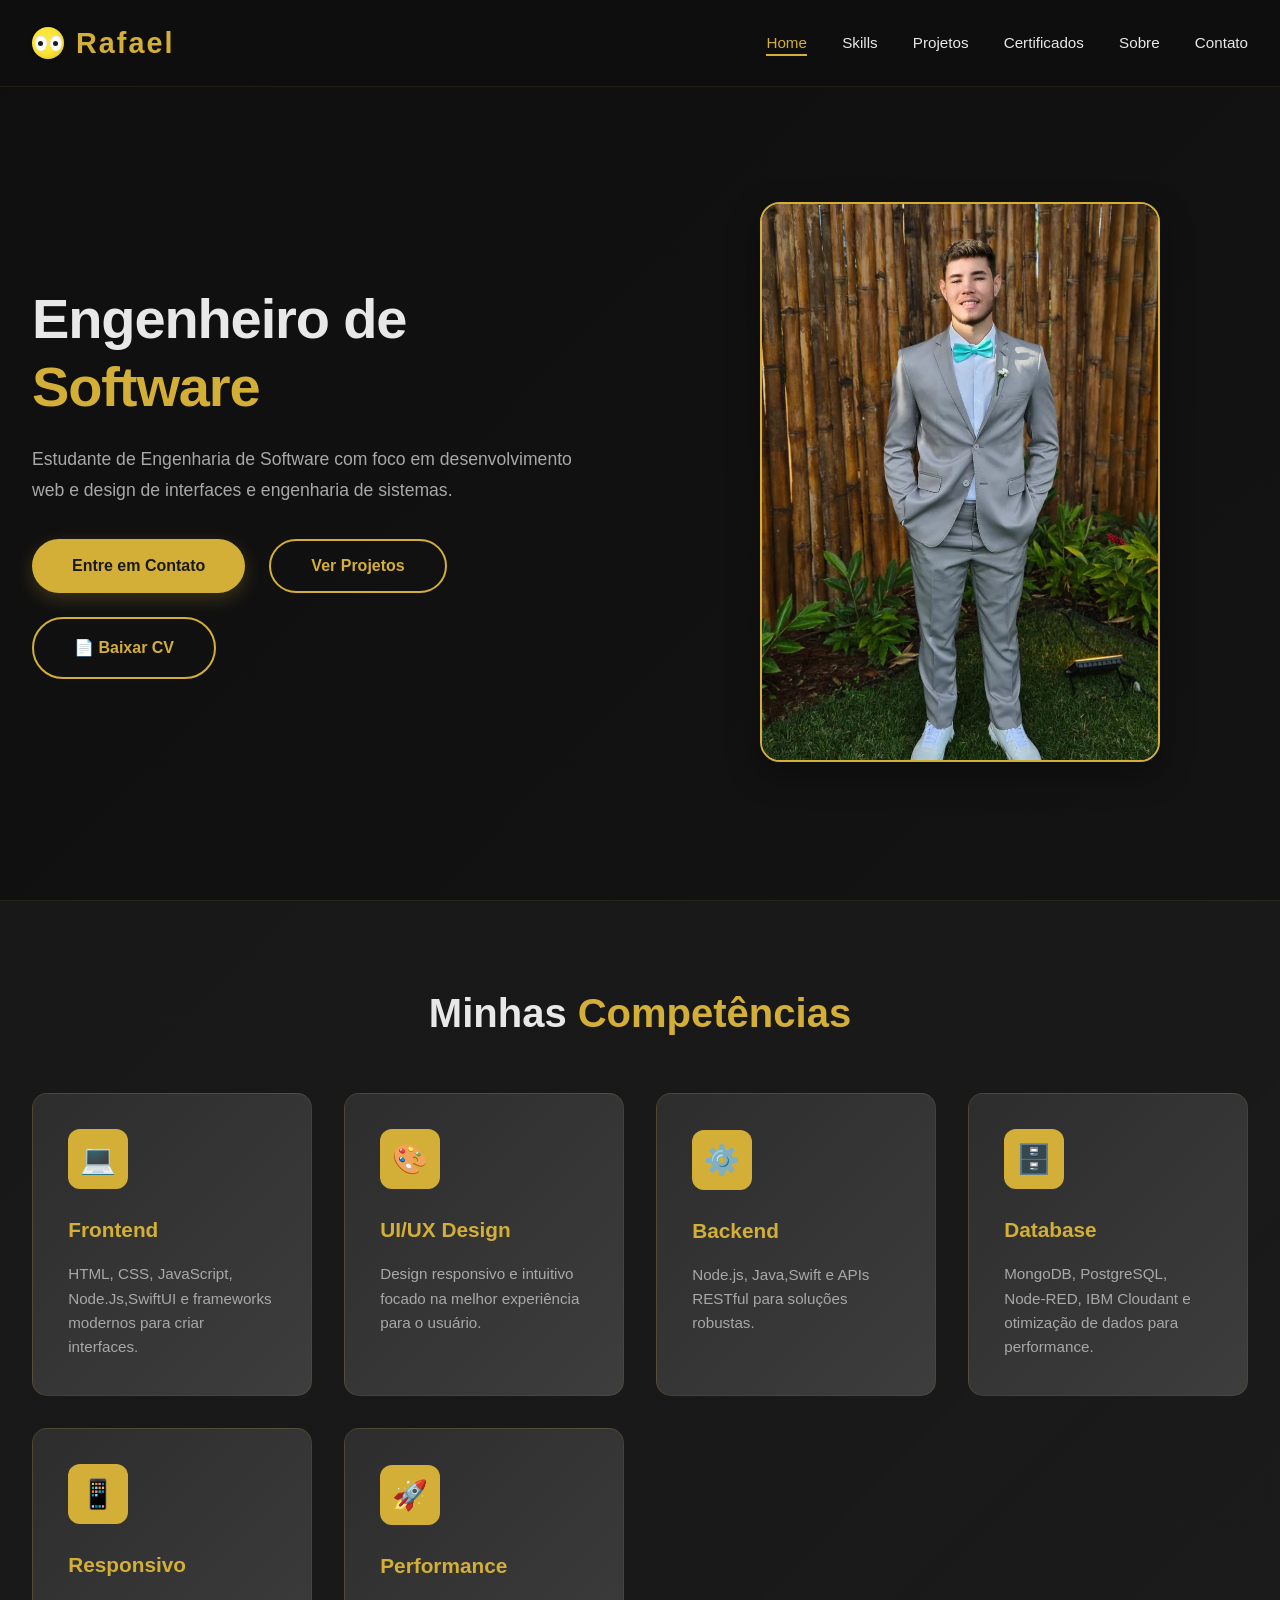
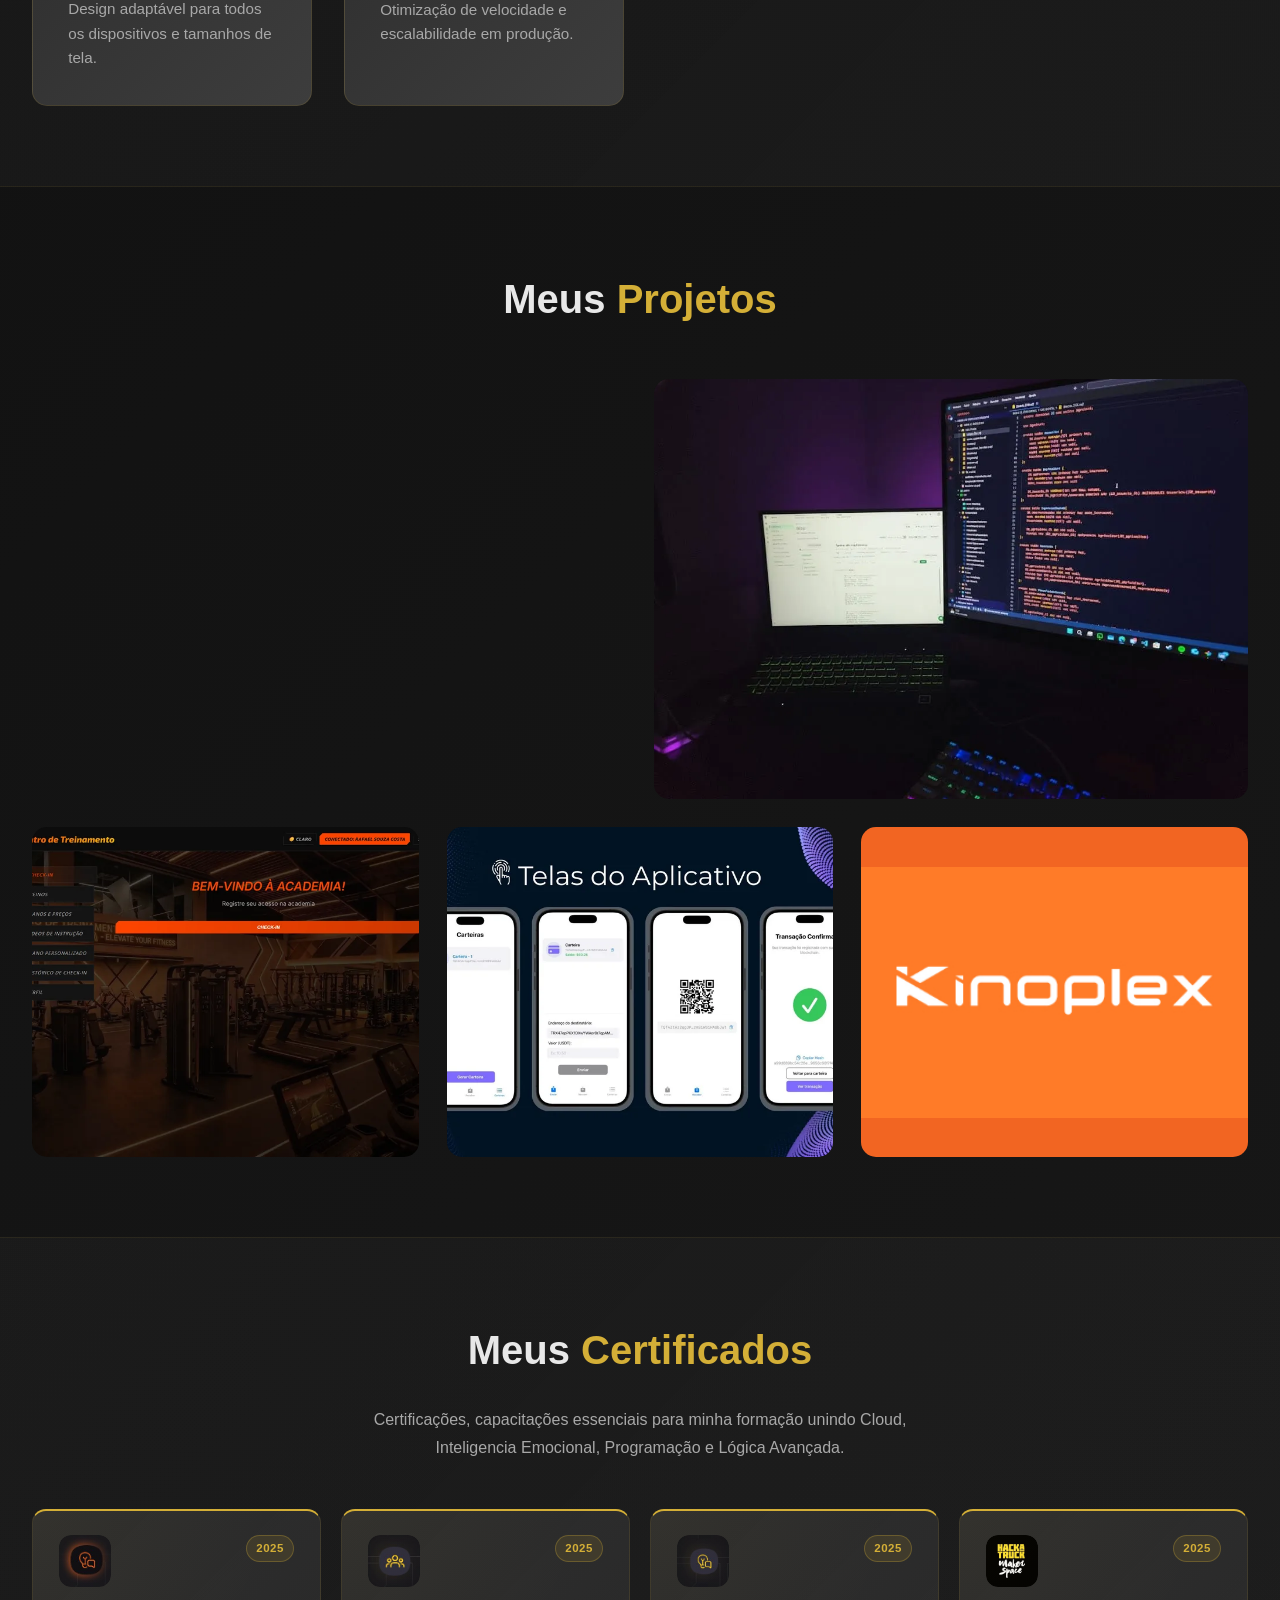
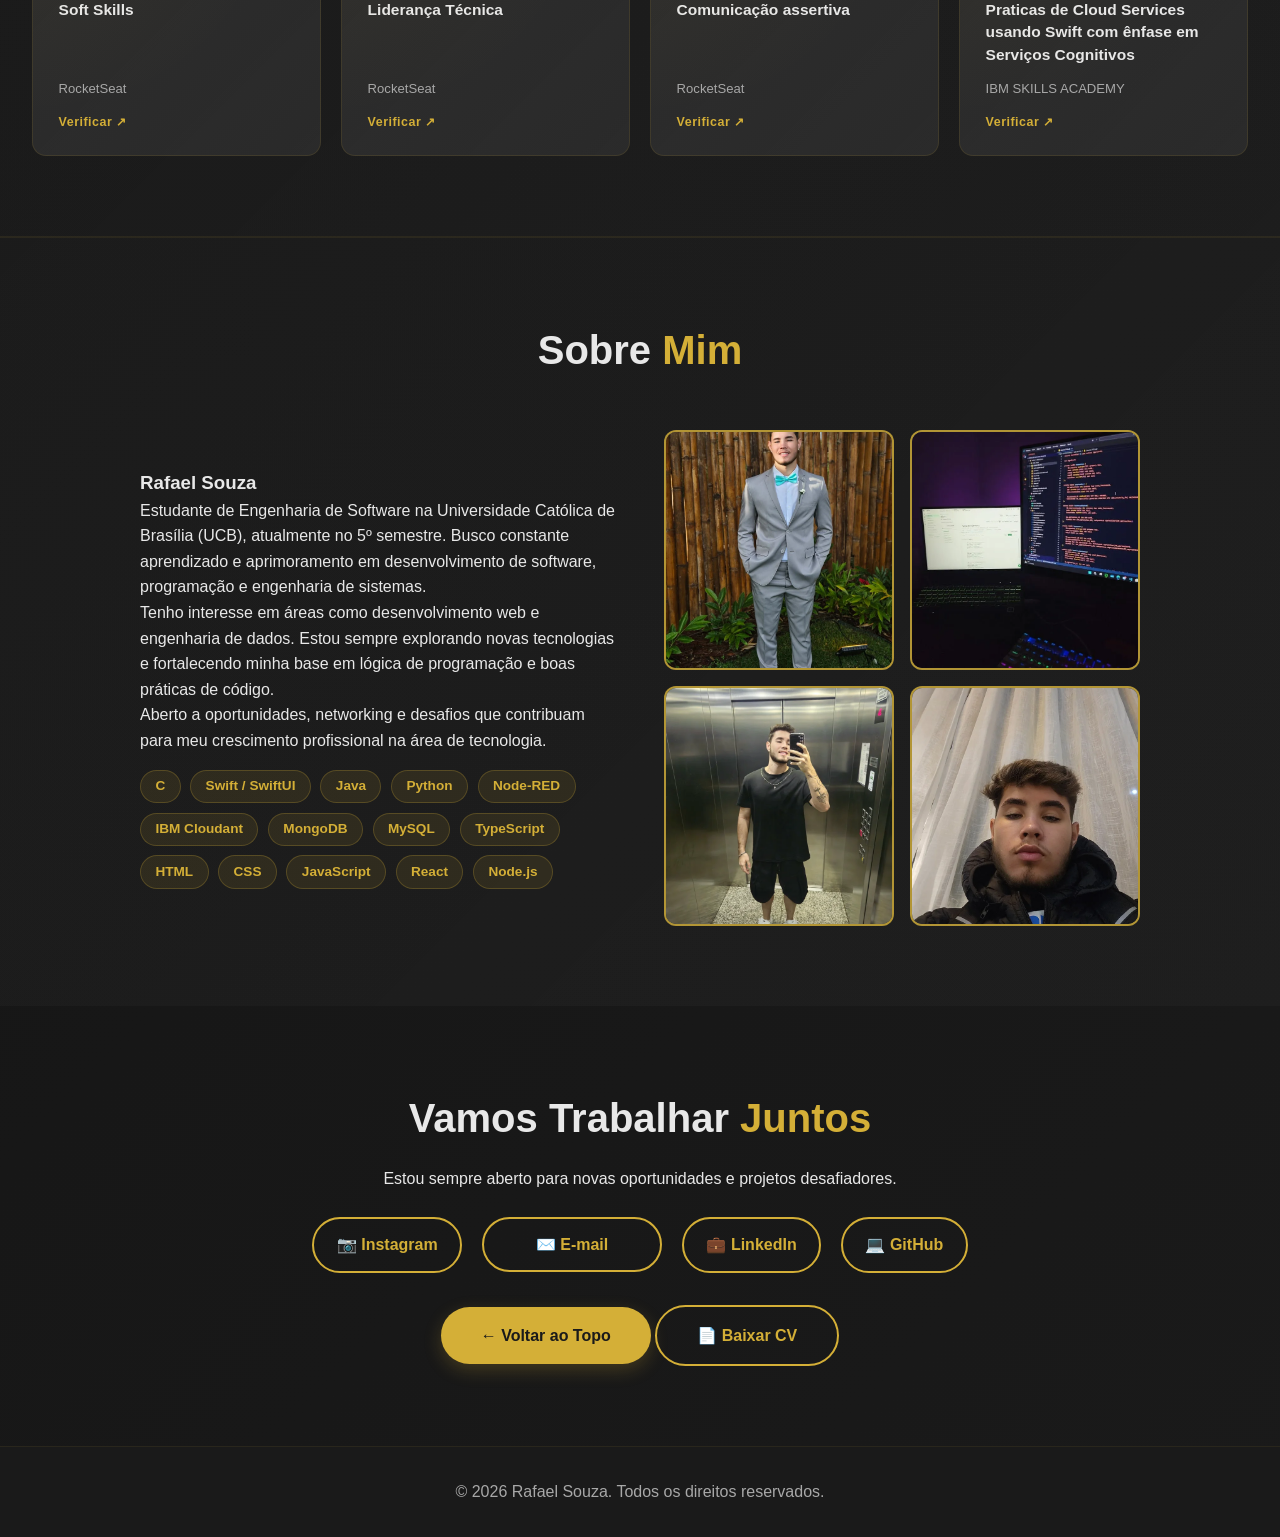
==== commit 38895e39: "fix(portfolio): corrige achados de qualidade e acessibilidade - Titulo do hero deixa de usar gradien" ====
--- a/index.html
+++ b/index.html
@@ -29,7 +29,7 @@
 
     <section class="hero" id="home">
         <div class="hero-content">
-            <h1>Engenheiro de <br>Software</h1>
+            <h1>Engenheiro de <br><span>Software</span></h1>
             <p>Estudante de Engenharia de Software com foco em desenvolvimento web e design de interfaces e engenharia de sistemas.</p>
             <div class="cta-buttons">
                 <button class="btn btn-primary" onclick="document.getElementById('contact').scrollIntoView({behavior: 'smooth'})">Entre em Contato</button>
@@ -88,7 +88,7 @@
         <div class="portfolio-container">
             <h2 class="section-title">Meus <span>Projetos</span></h2>
             <div class="portfolio-grid">
-                <div class="portfolio-item portfolio-item--featured"
+                <div class="portfolio-item portfolio-item--featured" role="button" tabindex="0"
                     data-title="Perseus"
                     data-description="Treinador de digitação para português e inglês, com modos de texto corrido e de código. Tem ranking online, duelos entre jogadores e um teclado virtual em forma de mapa estelar, onde o brilho de cada tecla mostra o domínio do usuário. O motor de digitação é TypeScript puro e funciona offline; a validação da linha do tempo de teclas é feita no servidor para impedir pontuações fraudadas."
                     data-tech="Next.js 16, React 19, Tailwind CSS 4, NestJS 11, TypeScript, Supabase, Docker"
@@ -100,7 +100,7 @@
                         <p>Treinador de digitação com ranking e duelos</p>
                     </div>
                 </div>
-                <div class="portfolio-item portfolio-item--featured"
+                <div class="portfolio-item portfolio-item--featured" role="button" tabindex="0"
                     data-title="RaizTech (by Ricardo Marinho)"
                     data-description="Painel de controle da RaizTech, um sistema de gestão agrícola inteligente focado em otimizar a irrigação com Inteligência Artificial e Machine Learning. O painel oferece uma interface completa para monitorar, analisar e controlar o desempenho dos irrigadores e sensores na fazenda."
                     data-tech="CSS, TypeScript, Node.js, MongoDB, MySQL"
@@ -112,7 +112,7 @@
                         <p>Plataforma completa de gestão agrícola</p>
                     </div>
                 </div>
-                <div class="portfolio-item"
+                <div class="portfolio-item" role="button" tabindex="0"
                     data-title="Centro de Treinamento"
                     data-description="Site de academia com interface limpa e contemporânea, focada na experiência do usuário e em um layout responsivo."
                     data-tech="HTML, CSS, JavaScript"
@@ -124,7 +124,7 @@
                         <p>Site de academia responsivo</p>
                     </div>
                 </div>
-                <div class="portfolio-item"
+                <div class="portfolio-item" role="button" tabindex="0"
                     data-title="App Mobile"
                     data-description="Aplicativo mobile (Minha Cripto) desenvolvido com SwiftUI para facilitar o uso de criptomoedas, com foco em simplicidade, usabilidade e segurança para iOS."
                     data-tech="Node-RED, IBM Cloudant, Swift/SwiftUI"
@@ -136,7 +136,7 @@
                         <p>Minha Cripto</p>
                     </div>
                 </div>
-                <div class="portfolio-item"
+                <div class="portfolio-item" role="button" tabindex="0"
                     data-title="Kinoplex"
                     data-description="Reestruturação do site da Kinoplex, com foco em modernização da interface, melhor experiência do usuário e design responsivo."
                     data-tech="TypeScript, React, Node.js, Python"
@@ -287,10 +287,10 @@
         <p>&copy; 2026 Rafael Souza. Todos os direitos reservados.</p>
     </footer>
 
-    <div id="portfolio-modal" class="modal">
+    <div id="portfolio-modal" class="modal" role="dialog" aria-modal="true" aria-labelledby="modal-title">
         <div class="modal-content">
-            <span class="close-button">&times;</span>
-            <img id="modal-img" src="" alt="Imagem do Projeto">
+            <button type="button" class="close-button" aria-label="Fechar">&times;</button>
+            <img id="modal-img" src="img/perseus.webp" alt="" loading="lazy" width="800" height="1000">
             <h3 id="modal-title"></h3>
             <p id="modal-description"></p>
             <div class="modal-tech">
--- a/style.css
+++ b/style.css
@@ -70,12 +70,26 @@
     }
 }
 
+/* --eye-sx/--eye-sy sao registradas para poderem ser interpoladas:
+   assim a piscada e o estado "large" convivem no mesmo transform. */
+@property --eye-sx {
+    syntax: '<number>';
+    inherits: false;
+    initial-value: 1;
+}
+
+@property --eye-sy {
+    syntax: '<number>';
+    inherits: false;
+    initial-value: 1;
+}
+
 @keyframes blink {
     0%, 94%, 98%, 100% {
-        transform: scaleY(1);
+        transform: scale(var(--eye-sx), var(--eye-sy));
     }
     96% {
-        transform: scaleY(0.1);
+        transform: scale(var(--eye-sx), calc(var(--eye-sy) * 0.1));
     }
 }
 
@@ -148,7 +162,8 @@
     align-items: center;
     box-shadow: inset 0 1px 2px rgba(0,0,0,0.18);
     animation: none;
-    transition: width 0.2s ease, height 0.2s ease, border-radius 0.2s ease;
+    transform: scale(var(--eye-sx), var(--eye-sy));
+    transition: --eye-sx 0.2s ease, --eye-sy 0.2s ease;
 }
 
 #custom-emoji.hero-active .eye {
@@ -156,8 +171,8 @@
 }
 
 .eye.large {
-    width: 18px;
-    height: 18px;
+    --eye-sx: 1.5;
+    --eye-sy: 1.125;
 }
 
 .pupil {
@@ -165,12 +180,7 @@
     height: 5px;
     background-color: #1a1a1a;
     border-radius: 50%;
-    transition: transform 0.05s linear, width 0.2s ease, height 0.2s ease;
-}
-
-.pupil.large {
-    width: 8px;
-    height: 8px;
+    transition: transform 0.05s linear;
 }
 
 .nav-links {
@@ -193,15 +203,17 @@
     position: absolute;
     bottom: 0;
     left: 0;
-    width: 0;
+    width: 100%;
     height: 2px;
     background: var(--accent);
-    transition: width 0.2s ease;
+    transform: scaleX(0);
+    transform-origin: left center;
+    transition: transform 0.2s ease;
 }
 
 .nav-links a:hover::after,
 .nav-links a.active::after {
-    width: 100%;
+    transform: scaleX(1);
 }
 
 .nav-links a:hover,
@@ -229,10 +241,12 @@
     font-weight: 700;
     margin-bottom: 1.5rem;
     line-height: 1.2;
-    background: linear-gradient(135deg, var(--text-primary) 0%, var(--accent) 100%);
-    -webkit-background-clip: text;
-    -webkit-text-fill-color: transparent;
-    background-clip: text;
+    letter-spacing: -0.02em;
+    color: var(--text-primary);
+}
+
+.hero h1 span {
+    color: var(--accent);
 }
 
 .hero p {
@@ -664,6 +678,11 @@
     right: 1.5rem;
     font-size: 2rem;
     font-weight: bold;
+    line-height: 1;
+    background: none;
+    border: 0;
+    padding: 0 0.25rem;
+    font-family: inherit;
     transition: color 0.2s ease;
 }
 
@@ -759,11 +778,17 @@
         grid-column: span 1;
         height: 300px;
     }
+
+    .portfolio-item:last-child {
+        grid-column: 1 / -1;
+    }
 }
 
 @media (max-width: 768px) {
     nav {
-        padding: 1rem 1rem;
+        padding: 0.9rem 1rem;
+        flex-wrap: wrap;
+        gap: 0.7rem;
     }
 
     .hero {
@@ -777,8 +802,10 @@
     }
 
     .nav-links {
-        gap: 1rem;
-        font-size: 0.85rem;
+        width: 100%;
+        justify-content: space-between;
+        gap: 0.3rem;
+        font-size: 0.8rem;
     }
 
     .about-content {
@@ -1014,3 +1041,22 @@
         transform: none !important;
     }
 }
+
+/* =============================================
+   SUPERFICIES DO NAVEGADOR
+   ============================================= */
+
+::selection {
+    background: var(--accent);
+    color: var(--primary);
+}
+
+:focus-visible {
+    outline: 2px solid var(--accent);
+    outline-offset: 3px;
+    border-radius: 4px;
+}
+
+.portfolio-item:focus-visible .portfolio-overlay {
+    opacity: 1;
+}
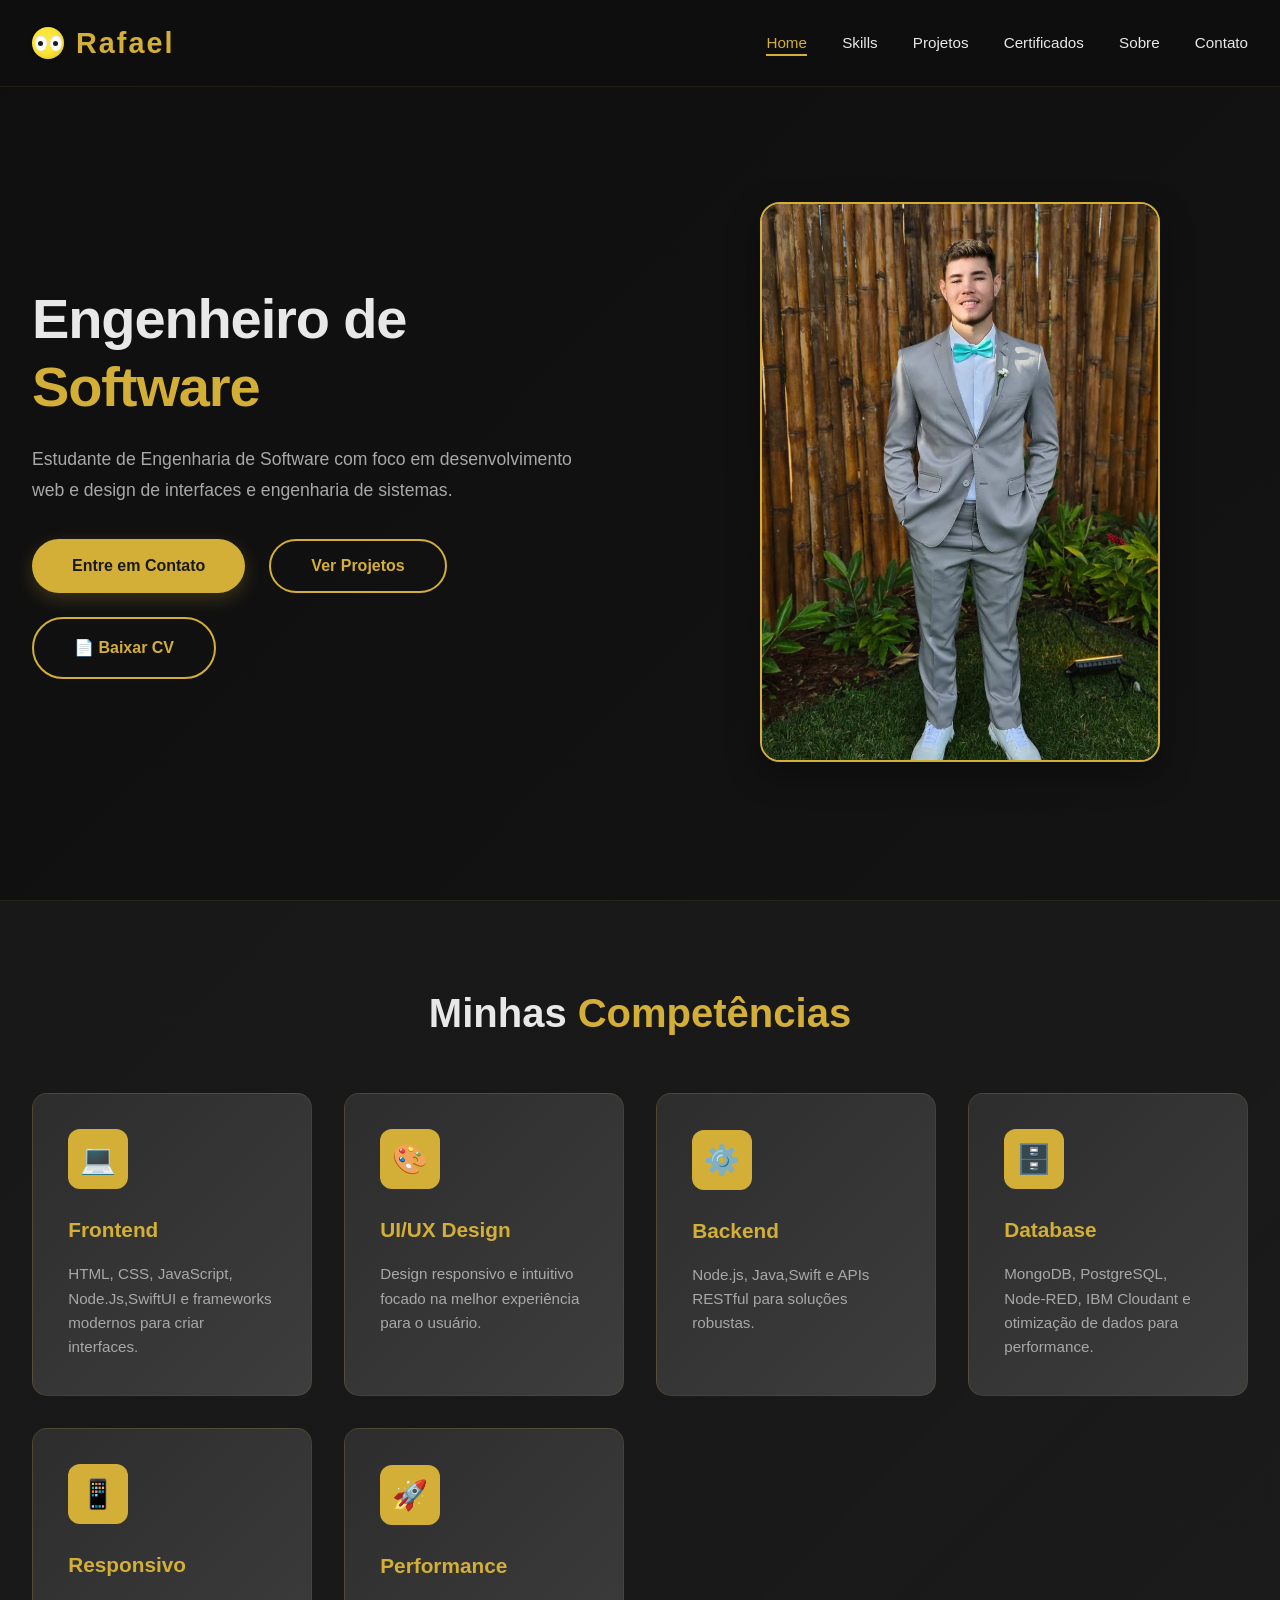
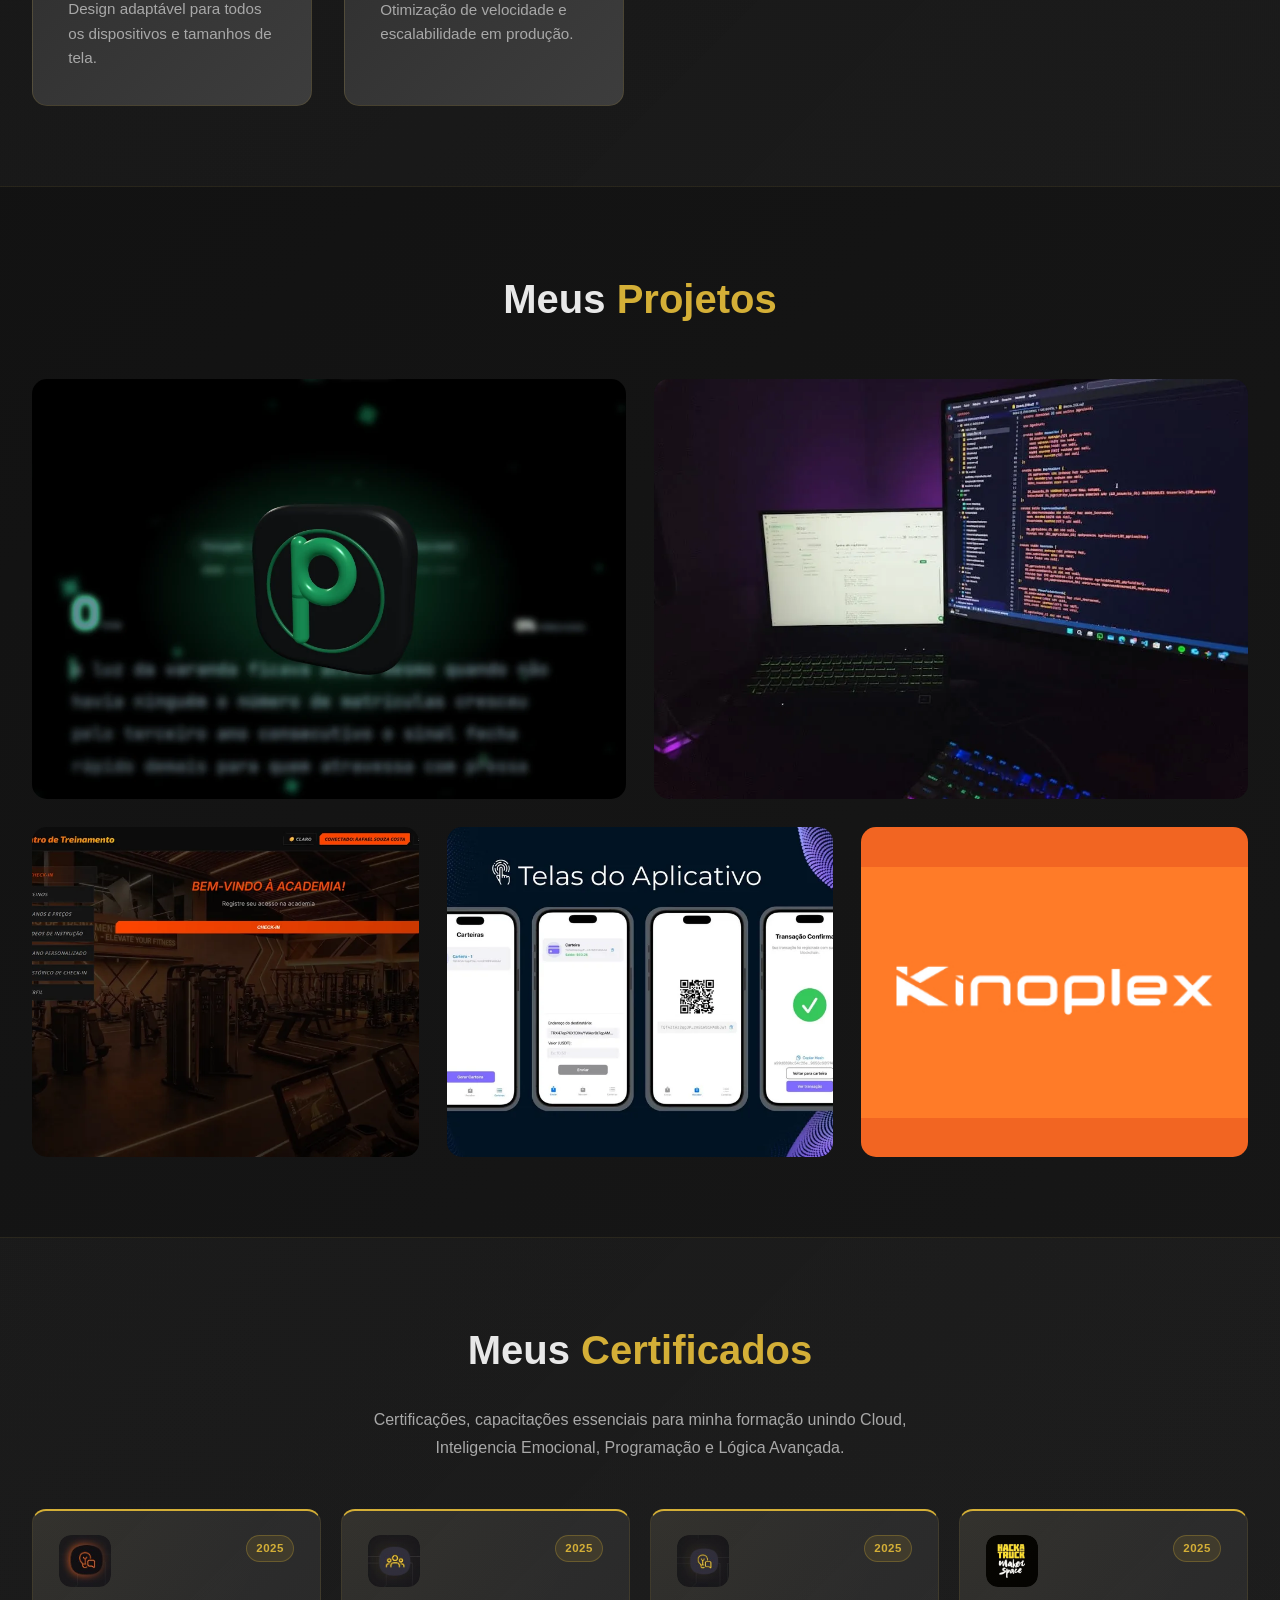
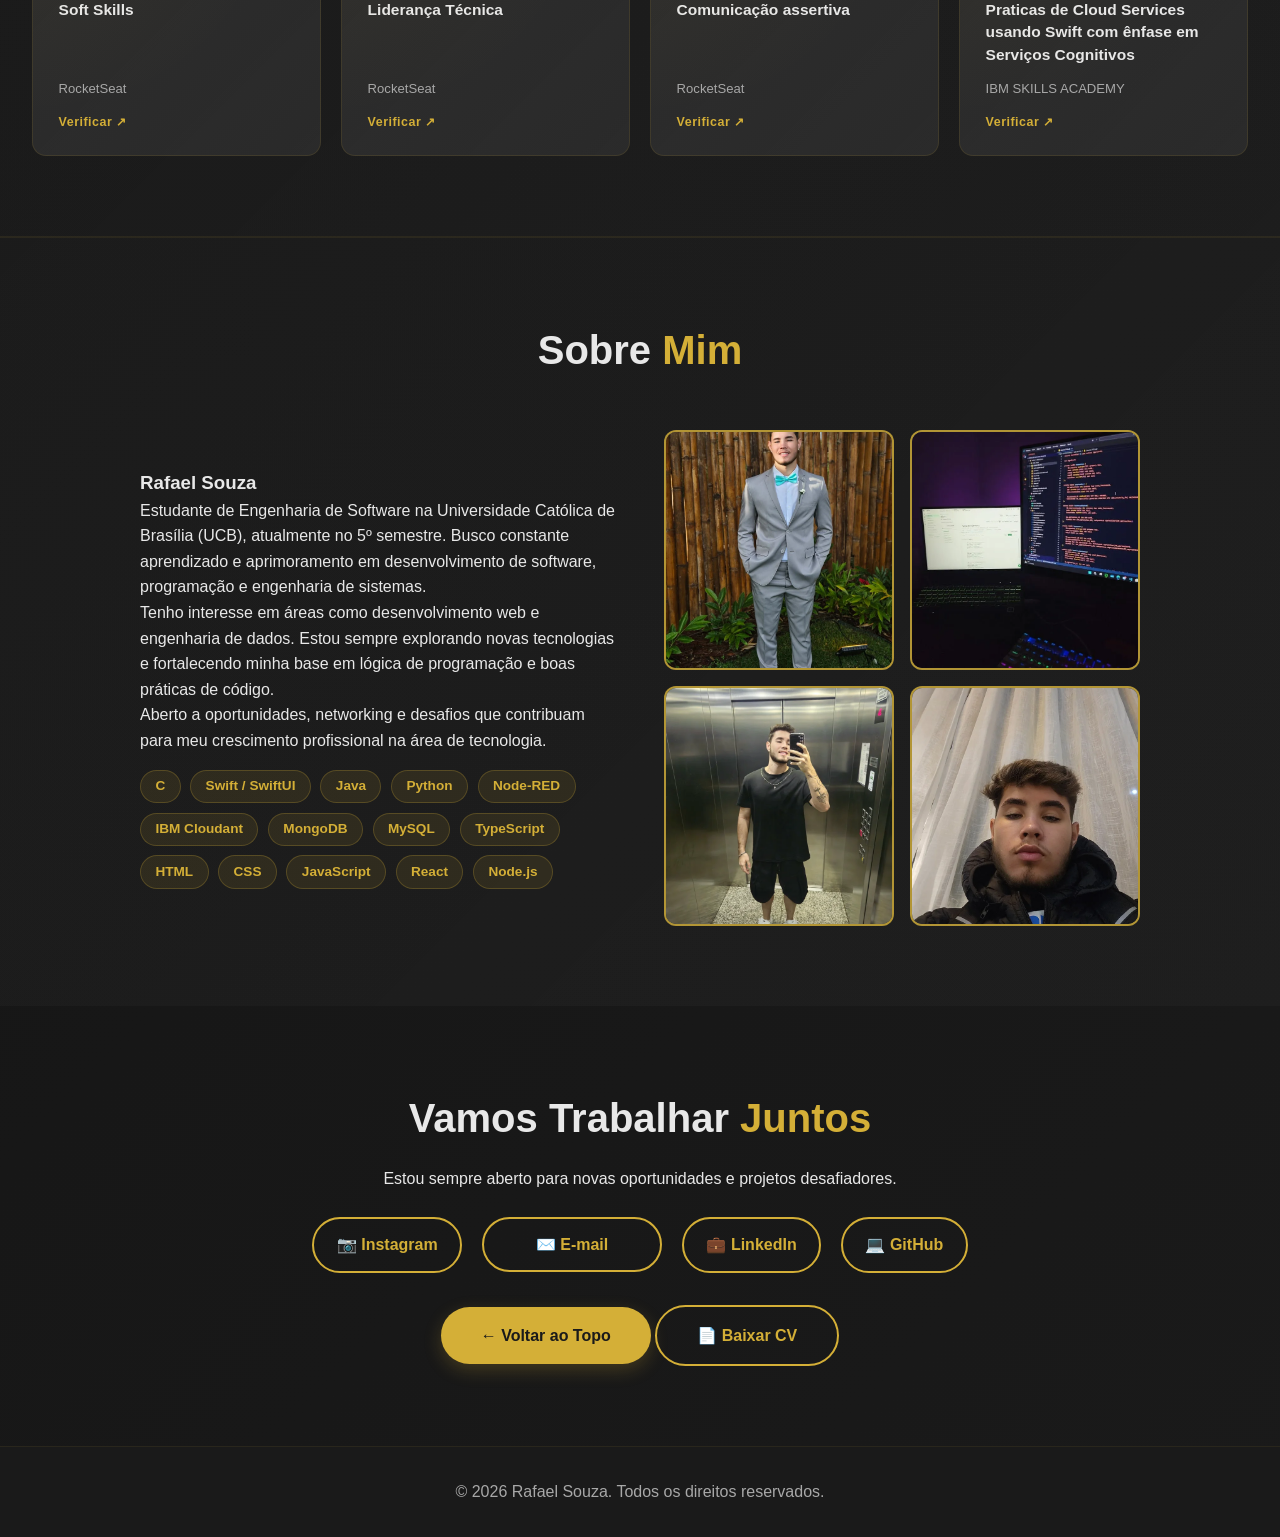
==== commit b6e9540b: "perf(portfolio): remove travamento ao abrir e fechar o modal O modal alternava display: none/block e" ====
--- a/index.html
+++ b/index.html
@@ -94,7 +94,7 @@
                     data-tech="Next.js 16, React 19, Tailwind CSS 4, NestJS 11, TypeScript, Supabase, Docker"
                     data-live-url="https://perseus-xi.vercel.app/"
                     data-repo-url="https://github.com/Freeze137/Perseus">
-                    <img loading="lazy" decoding="async" width="800" height="1000" src="img/perseus.webp" alt="Perseus - treinador de digitação">
+                    <img loading="lazy" decoding="async" width="1200" height="750" src="img/perseus.webp" alt="Perseus - treinador de digitação">
                     <div class="portfolio-overlay">
                         <h3>Perseus</h3>
                         <p>Treinador de digitação com ranking e duelos</p>
@@ -290,7 +290,7 @@
     <div id="portfolio-modal" class="modal" role="dialog" aria-modal="true" aria-labelledby="modal-title">
         <div class="modal-content">
             <button type="button" class="close-button" aria-label="Fechar">&times;</button>
-            <img id="modal-img" src="img/perseus.webp" alt="" loading="lazy" width="800" height="1000">
+            <img id="modal-img" src="img/perseus.webp" alt="" loading="lazy" width="1200" height="750">
             <h3 id="modal-title"></h3>
             <p id="modal-description"></p>
             <div class="modal-tech">
@@ -298,8 +298,8 @@
                 <p id="modal-tech"></p>
             </div>
             <div class="modal-links">
-                <a id="modal-live-link" href="#" class="btn btn-primary" target="_blank">Ver Projeto</a>
-                <a id="modal-repo-link" href="#" class="btn btn-secondary" target="_blank">Ver Código</a>
+                <a id="modal-live-link" href="#" class="btn btn-primary" target="_blank" rel="noopener noreferrer">Ver Projeto</a>
+                <a id="modal-repo-link" href="#" class="btn btn-secondary" target="_blank" rel="noopener noreferrer">Ver Código</a>
             </div>
         </div>
     </div>
--- a/style.css
+++ b/style.css
@@ -639,8 +639,12 @@
     transform: translate3d(0, -2px, 0);
 }
 
+/* O modal fica sempre no layout e alterna por opacity/visibility.
+   Alternar display disparava layout + paint da subarvore inteira a cada
+   abertura, e o backdrop-filter obrigava o compositor a capturar e borrar
+   a pagina inteira (com todas as imagens) em cada frame da animacao —
+   era isso que travava ao abrir e ao fechar. */
 .modal {
-    display: none;
     position: fixed;
     z-index: 2000;
     left: 0;
@@ -648,14 +652,16 @@
     width: 100%;
     height: 100%;
     overflow: auto;
-    background-color: rgba(0,0,0,0.82);
-    backdrop-filter: blur(4px);
-    animation: fadeIn 0.2s ease-out;
-}
-
-@keyframes fadeIn {
-    from { opacity: 0; }
-    to { opacity: 1; }
+    background-color: rgba(0, 0, 0, 0.88);
+    opacity: 0;
+    visibility: hidden;
+    transition: opacity 0.18s ease-out, visibility 0s linear 0.18s;
+}
+
+.modal.is-open {
+    opacity: 1;
+    visibility: visible;
+    transition: opacity 0.18s ease-out, visibility 0s;
 }
 
 .modal-content {
@@ -668,7 +674,14 @@
     border-radius: 15px;
     position: relative;
     box-shadow: 0 10px 30px rgba(0,0,0,0.35);
-    animation: fadeInUp 0.25s ease-out;
+    opacity: 0;
+    transform: translate3d(0, 14px, 0);
+    transition: opacity 0.22s ease-out, transform 0.22s ease-out;
+}
+
+.modal.is-open .modal-content {
+    opacity: 1;
+    transform: translate3d(0, 0, 0);
 }
 
 .close-button {
@@ -694,9 +707,9 @@
 
 .modal-content img {
     width: 100%;
-    height: auto;
-    max-height: 400px;
-    object-fit: cover;
+    height: 340px;
+    object-fit: contain;
+    background-color: var(--bg);
     border-radius: 10px;
     margin-bottom: 2rem;
     border: 1px solid rgba(212, 175, 55, 0.2);
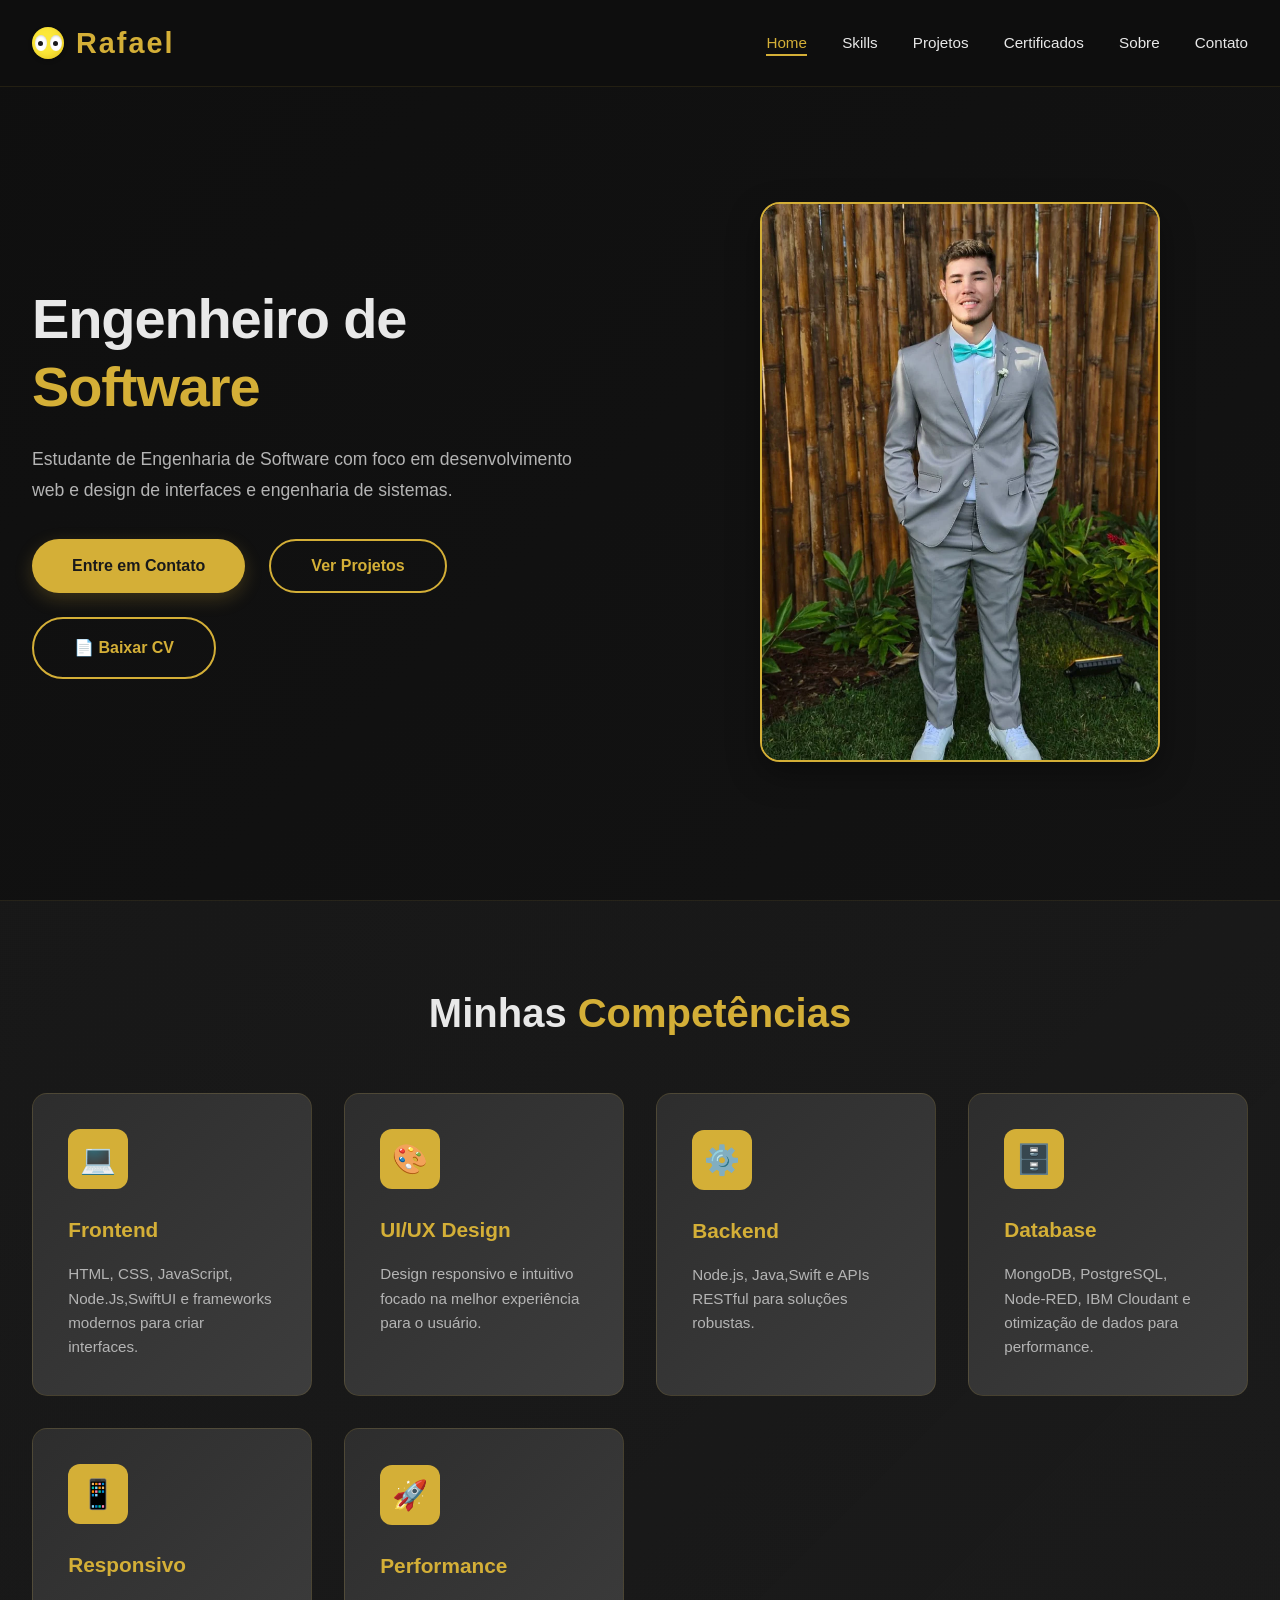
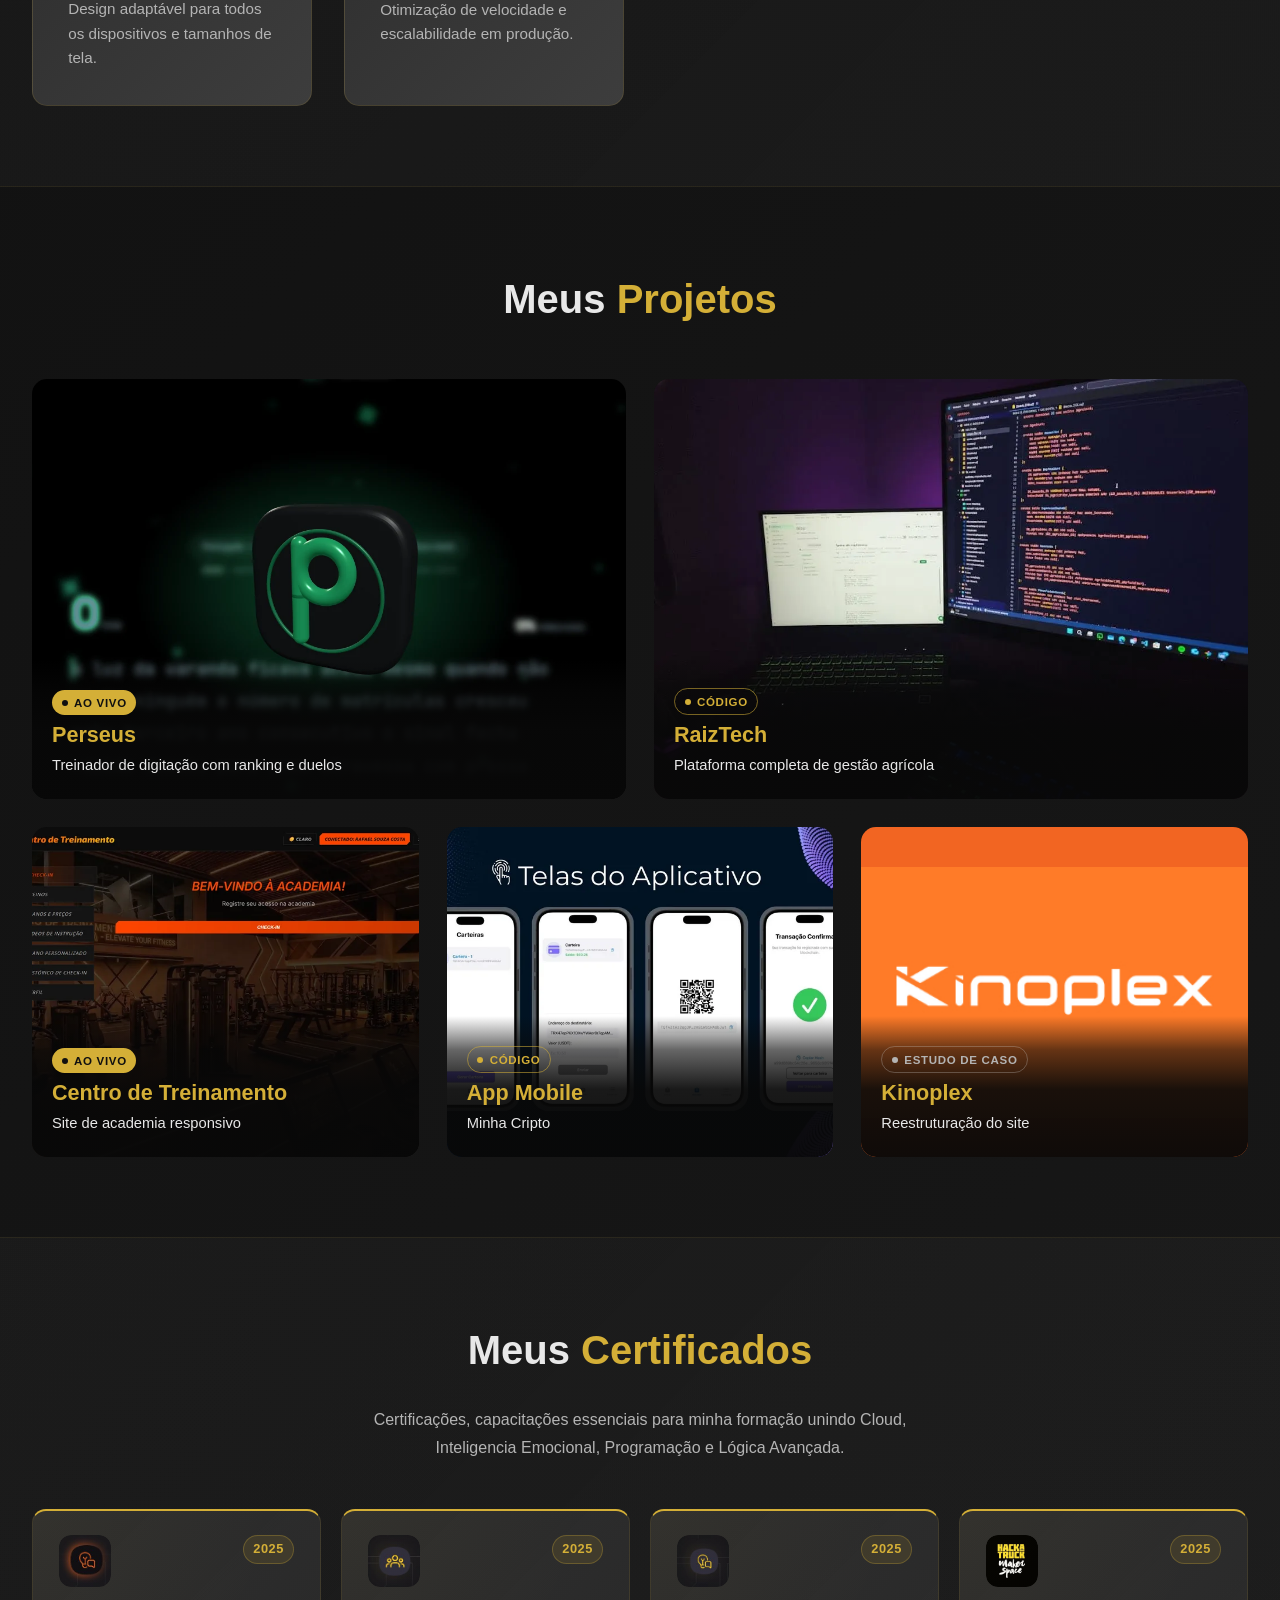
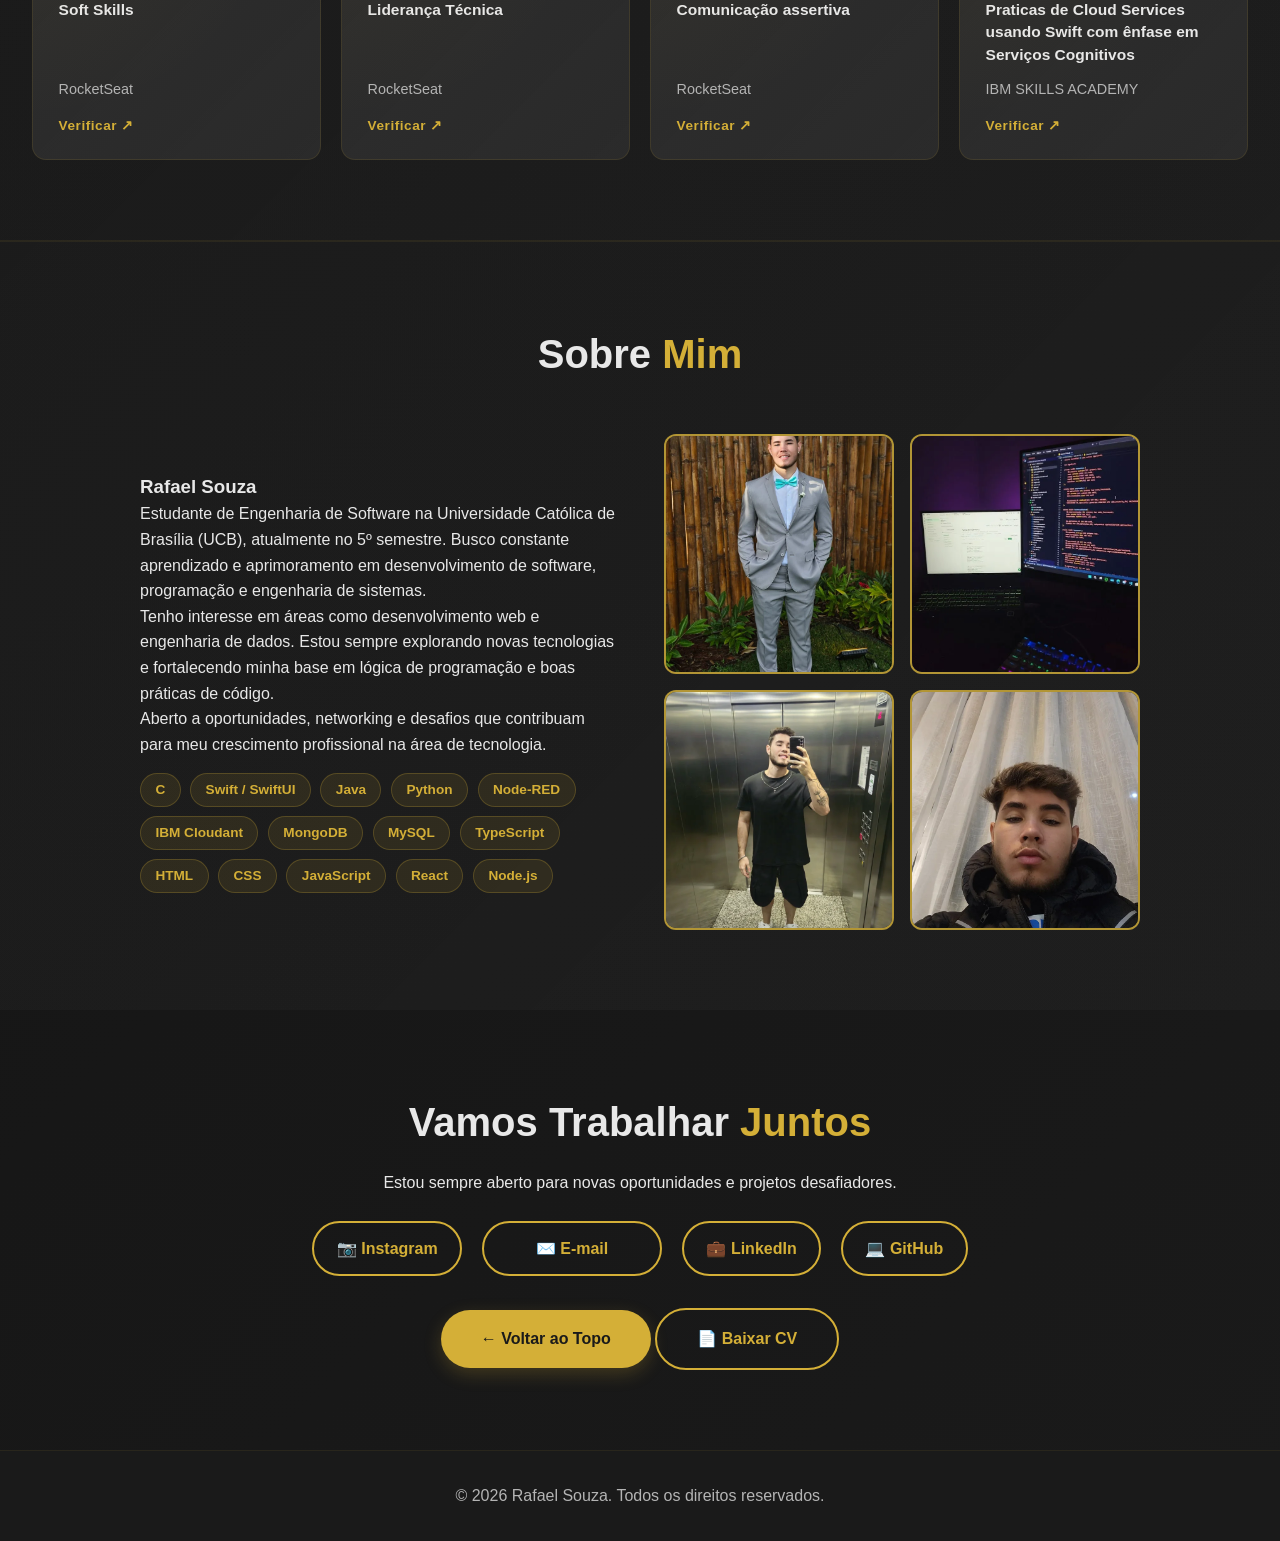
==== commit a0f7ae41: "feat(portfolio): legenda permanente e acessibilidade dos cards Achados de um review de design em doi" ====
--- a/index.html
+++ b/index.html
@@ -88,64 +88,74 @@
         <div class="portfolio-container">
             <h2 class="section-title">Meus <span>Projetos</span></h2>
             <div class="portfolio-grid">
-                <div class="portfolio-item portfolio-item--featured" role="button" tabindex="0"
+                <div class="portfolio-item portfolio-item--featured" role="button" tabindex="0" aria-haspopup="dialog"
                     data-title="Perseus"
                     data-description="Treinador de digitação para português e inglês, com modos de texto corrido e de código. Tem ranking online, duelos entre jogadores e um teclado virtual em forma de mapa estelar, onde o brilho de cada tecla mostra o domínio do usuário. O motor de digitação é TypeScript puro e funciona offline; a validação da linha do tempo de teclas é feita no servidor para impedir pontuações fraudadas."
                     data-tech="Next.js 16, React 19, Tailwind CSS 4, NestJS 11, TypeScript, Supabase, Docker"
                     data-live-url="https://perseus-xi.vercel.app/"
                     data-repo-url="https://github.com/Freeze137/Perseus">
-                    <img loading="lazy" decoding="async" width="1200" height="750" src="img/perseus.webp" alt="Perseus - treinador de digitação">
-                    <div class="portfolio-overlay">
+                    <img loading="lazy" decoding="async" width="1200" height="750" src="img/perseus.webp" alt="">
+                    <div class="portfolio-caption">
+                        <span class="portfolio-status portfolio-status--live">Ao vivo</span>
                         <h3>Perseus</h3>
                         <p>Treinador de digitação com ranking e duelos</p>
-                    </div>
-                </div>
-                <div class="portfolio-item portfolio-item--featured" role="button" tabindex="0"
+                        <div class="portfolio-tags"><ul><li>Next.js</li><li>NestJS</li><li>TypeScript</li><li>Supabase</li></ul></div>
+                    </div>
+                </div>
+                <div class="portfolio-item portfolio-item--featured" role="button" tabindex="0" aria-haspopup="dialog"
                     data-title="RaizTech (by Ricardo Marinho)"
                     data-description="Painel de controle da RaizTech, um sistema de gestão agrícola inteligente focado em otimizar a irrigação com Inteligência Artificial e Machine Learning. O painel oferece uma interface completa para monitorar, analisar e controlar o desempenho dos irrigadores e sensores na fazenda."
                     data-tech="CSS, TypeScript, Node.js, MongoDB, MySQL"
                     data-live-url="#"
                     data-repo-url="https://github.com/RicardoMarinho-code/Painel-de-controle-raiztech">
-                    <img loading="lazy" decoding="async" width="1024" height="747" src="img/rafa4.webp" alt="RaizTech - painel de gestão agrícola">
-                    <div class="portfolio-overlay">
+                    <img loading="lazy" decoding="async" width="1024" height="747" src="img/rafa4.webp" alt="">
+                    <div class="portfolio-caption">
+                        <span class="portfolio-status portfolio-status--code">Código</span>
                         <h3>RaizTech</h3>
                         <p>Plataforma completa de gestão agrícola</p>
-                    </div>
-                </div>
-                <div class="portfolio-item" role="button" tabindex="0"
+                        <div class="portfolio-tags"><ul><li>TypeScript</li><li>Node.js</li><li>MongoDB</li><li>MySQL</li></ul></div>
+                    </div>
+                </div>
+                <div class="portfolio-item" role="button" tabindex="0" aria-haspopup="dialog"
                     data-title="Centro de Treinamento"
                     data-description="Site de academia com interface limpa e contemporânea, focada na experiência do usuário e em um layout responsivo."
                     data-tech="HTML, CSS, JavaScript"
                     data-live-url="https://academia-theta-ten.vercel.app/"
                     data-repo-url="https://github.com/Freeze137/academia">
-                    <img loading="lazy" decoding="async" width="1000" height="562" src="img/ctofc.webp" alt="Centro de Treinamento">
-                    <div class="portfolio-overlay">
+                    <img loading="lazy" decoding="async" width="1000" height="562" src="img/ctofc.webp" alt="">
+                    <div class="portfolio-caption">
+                        <span class="portfolio-status portfolio-status--live">Ao vivo</span>
                         <h3>Centro de Treinamento</h3>
                         <p>Site de academia responsivo</p>
-                    </div>
-                </div>
-                <div class="portfolio-item" role="button" tabindex="0"
+                        <div class="portfolio-tags"><ul><li>HTML</li><li>CSS</li><li>JavaScript</li></ul></div>
+                    </div>
+                </div>
+                <div class="portfolio-item" role="button" tabindex="0" aria-haspopup="dialog"
                     data-title="App Mobile"
                     data-description="Aplicativo mobile (Minha Cripto) desenvolvido com SwiftUI para facilitar o uso de criptomoedas, com foco em simplicidade, usabilidade e segurança para iOS."
                     data-tech="Node-RED, IBM Cloudant, Swift/SwiftUI"
                     data-live-url="#"
                     data-repo-url="https://github.com/Freeze137/Minha-Cripto">
-                    <img loading="lazy" decoding="async" width="1000" height="563" src="img/minha-cripto.webp" alt="Minha Cripto - app iOS">
-                    <div class="portfolio-overlay">
+                    <img loading="lazy" decoding="async" width="1000" height="563" src="img/minha-cripto.webp" alt="">
+                    <div class="portfolio-caption">
+                        <span class="portfolio-status portfolio-status--code">Código</span>
                         <h3>App Mobile</h3>
                         <p>Minha Cripto</p>
-                    </div>
-                </div>
-                <div class="portfolio-item" role="button" tabindex="0"
+                        <div class="portfolio-tags"><ul><li>SwiftUI</li><li>Node-RED</li><li>IBM Cloudant</li></ul></div>
+                    </div>
+                </div>
+                <div class="portfolio-item" role="button" tabindex="0" aria-haspopup="dialog"
                     data-title="Kinoplex"
                     data-description="Reestruturação do site da Kinoplex, com foco em modernização da interface, melhor experiência do usuário e design responsivo."
                     data-tech="TypeScript, React, Node.js, Python"
                     data-live-url="#"
                     data-repo-url="#">
-                    <img loading="lazy" decoding="async" width="360" height="234" src="img/cinema.webp" alt="Kinoplex" class="img-contain" style="object-fit: contain; background-color: #f26522;">
-                    <div class="portfolio-overlay">
+                    <img loading="lazy" decoding="async" width="360" height="234" src="img/cinema.webp" alt="" class="img-contain" style="object-fit: contain; background-color: #f26522;">
+                    <div class="portfolio-caption">
+                        <span class="portfolio-status portfolio-status--study">Estudo de caso</span>
                         <h3>Kinoplex</h3>
                         <p>Reestruturação do site</p>
+                        <div class="portfolio-tags"><ul><li>TypeScript</li><li>React</li><li>Node.js</li><li>Python</li></ul></div>
                     </div>
                 </div>
             </div>
@@ -291,12 +301,13 @@
         <div class="modal-content">
             <button type="button" class="close-button" aria-label="Fechar">&times;</button>
             <img id="modal-img" src="img/perseus.webp" alt="" loading="lazy" width="1200" height="750">
-            <h3 id="modal-title"></h3>
+            <h3 id="modal-title" tabindex="-1"></h3>
             <p id="modal-description"></p>
             <div class="modal-tech">
                 <strong>Tecnologias:</strong>
                 <p id="modal-tech"></p>
             </div>
+            <p id="modal-no-links" class="modal-note" hidden>Projeto sem demo público nem repositório aberto.</p>
             <div class="modal-links">
                 <a id="modal-live-link" href="#" class="btn btn-primary" target="_blank" rel="noopener noreferrer">Ver Projeto</a>
                 <a id="modal-repo-link" href="#" class="btn btn-secondary" target="_blank" rel="noopener noreferrer">Ver Código</a>
--- a/style.css
+++ b/style.css
@@ -11,12 +11,16 @@
     --accent: #d4af37;
     --accent-light: #e8c547;
     --text-primary: #e8e8e8;
-    --text-secondary: #a8a8a8;
+    --text-secondary: #b4b4b4;
     --bg: #0f0f0f;
 }
 
 html {
     background-color: #0f0f0f;
+}
+
+section[id] {
+    scroll-margin-top: 6rem;
 }
 
 body {
@@ -446,36 +450,112 @@
     transition: transform 0.3s ease;
 }
 
-.portfolio-overlay {
+/* A legenda fica sempre visivel: em toque o :hover nunca dispara, e a
+   secao inteira ficava sem uma palavra. O hover so acrescenta as tags. */
+.portfolio-caption {
     position: absolute;
-    inset: 0;
-    background: rgba(0, 0, 0, 0.68);
-    display: flex;
+    inset: auto 0 0 0;
+    z-index: 10;
+    padding: 1.9rem 1.25rem 1.1rem;
+    display: flex;
+    flex-direction: column;
+    align-items: flex-start;
+    gap: 0.4rem;
+    background: linear-gradient(to top,
+        rgba(8, 8, 8, 0.97) 0%,
+        rgba(8, 8, 8, 0.93) 48%,
+        rgba(8, 8, 8, 0.62) 76%,
+        rgba(8, 8, 8, 0) 100%);
+}
+
+.portfolio-caption h3 {
+    font-size: 1.35rem;
+    line-height: 1.25;
+    color: var(--accent);
+}
+
+.portfolio-caption p {
+    font-size: 0.92rem;
+    line-height: 1.4;
+    color: var(--text-primary);
+}
+
+.portfolio-status {
+    display: inline-flex;
     align-items: center;
-    justify-content: center;
-    flex-direction: column;
+    gap: 0.4rem;
+    padding: 0.2rem 0.6rem;
+    border-radius: 999px;
+    font-size: 0.72rem;
+    font-weight: 700;
+    letter-spacing: 0.06em;
+    text-transform: uppercase;
+}
+
+.portfolio-status::before {
+    content: '';
+    width: 6px;
+    height: 6px;
+    border-radius: 50%;
+    background: currentColor;
+}
+
+.portfolio-status--live {
+    background: var(--accent);
+    color: #101010;
+}
+
+.portfolio-status--code {
+    border: 1px solid rgba(212, 175, 55, 0.55);
+    color: var(--accent);
+}
+
+.portfolio-status--study {
+    border: 1px solid rgba(200, 200, 200, 0.3);
+    color: var(--text-secondary);
+}
+
+/* grid-template-rows anima altura sem disparar layout thrash */
+.portfolio-tags {
+    display: grid;
+    grid-template-rows: 0fr;
+    transition: grid-template-rows 0.28s ease;
+}
+
+.portfolio-tags ul {
+    overflow: hidden;
+    list-style: none;
+    display: flex;
+    flex-wrap: wrap;
+    gap: 0.35rem;
     opacity: 0;
     transition: opacity 0.2s ease;
-    z-index: 10;
-}
-
-.portfolio-item:hover img {
-    transform: scale(1.04);
-}
-
-.portfolio-item:hover .portfolio-overlay {
+}
+
+.portfolio-tags li {
+    font-size: 0.7rem;
+    letter-spacing: 0.04em;
+    color: var(--text-secondary);
+    border: 1px solid rgba(212, 175, 55, 0.22);
+    border-radius: 4px;
+    padding: 0.15rem 0.45rem;
+}
+
+.portfolio-item:hover .portfolio-tags,
+.portfolio-item:focus-visible .portfolio-tags {
+    grid-template-rows: 1fr;
+}
+
+.portfolio-item:hover .portfolio-tags ul,
+.portfolio-item:focus-visible .portfolio-tags ul {
     opacity: 1;
-}
-
-.portfolio-overlay h3 {
-    font-size: 1.5rem;
-    margin-bottom: 0.5rem;
-    color: var(--accent);
-}
-
-.portfolio-overlay p {
-    color: var(--text-primary);
-    text-align: center;
+    margin-top: 0.5rem;
+}
+
+@media (hover: hover) {
+    .portfolio-item:hover img {
+        transform: scale(1.04);
+    }
 }
 
 .about {
@@ -694,7 +774,12 @@
     line-height: 1;
     background: none;
     border: 0;
-    padding: 0 0.25rem;
+    width: 44px;
+    height: 44px;
+    display: flex;
+    align-items: center;
+    justify-content: center;
+    padding: 0;
     font-family: inherit;
     transition: color 0.2s ease;
 }
@@ -736,6 +821,14 @@
     font-style: italic;
 }
 
+.modal-note {
+    color: var(--text-secondary);
+    font-size: 0.95rem;
+    padding: 0.9rem 1.1rem;
+    border: 1px dashed rgba(212, 175, 55, 0.3);
+    border-radius: 10px;
+}
+
 .modal-links {
     display: flex;
     gap: 1rem;
@@ -786,14 +879,14 @@
         grid-template-columns: repeat(2, 1fr);
     }
 
-    .portfolio-item,
-    .portfolio-item--featured {
+    .portfolio-item {
         grid-column: span 1;
         height: 300px;
     }
 
-    .portfolio-item:last-child {
+    .portfolio-item--featured {
         grid-column: 1 / -1;
+        height: 360px;
     }
 }
 
@@ -817,8 +910,22 @@
     .nav-links {
         width: 100%;
         justify-content: space-between;
-        gap: 0.3rem;
+        gap: 0.15rem;
         font-size: 0.8rem;
+    }
+
+    .nav-links a {
+        display: flex;
+        align-items: center;
+        min-height: 40px;
+        padding: 0 0.2rem 0.3rem;
+    }
+
+    /* a entrada do hero desloca 32px no eixo X e criava 16px de overflow
+       horizontal por ~0,7s, escondido pelo overflow-x do body */
+    .hero-content,
+    .hero-image {
+        animation: none;
     }
 
     .about-content {
@@ -951,7 +1058,7 @@
     background: rgba(212, 175, 55, 0.12);
     color: var(--accent);
     border: 1px solid rgba(212, 175, 55, 0.28);
-    font-size: 0.72rem;
+    font-size: 0.8rem;
     font-weight: 700;
     padding: 0.2rem 0.6rem;
     border-radius: 50px;
@@ -970,7 +1077,7 @@
 
 /* Emissor */
 .cert-issuer {
-    font-size: 0.82rem;
+    font-size: 0.9rem;
     color: var(--text-secondary);
     margin-top: auto;
 }
@@ -978,7 +1085,7 @@
 /* Link de verificação */
 .cert-verify {
     display: inline-block;
-    font-size: 0.78rem;
+    font-size: 0.85rem;
     font-weight: 700;
     color: var(--accent);
     text-decoration: none;
@@ -1059,6 +1166,10 @@
    SUPERFICIES DO NAVEGADOR
    ============================================= */
 
+#modal-title:focus {
+    outline: none;
+}
+
 ::selection {
     background: var(--accent);
     color: var(--primary);
@@ -1069,7 +1180,3 @@
     outline-offset: 3px;
     border-radius: 4px;
 }
-
-.portfolio-item:focus-visible .portfolio-overlay {
-    opacity: 1;
-}
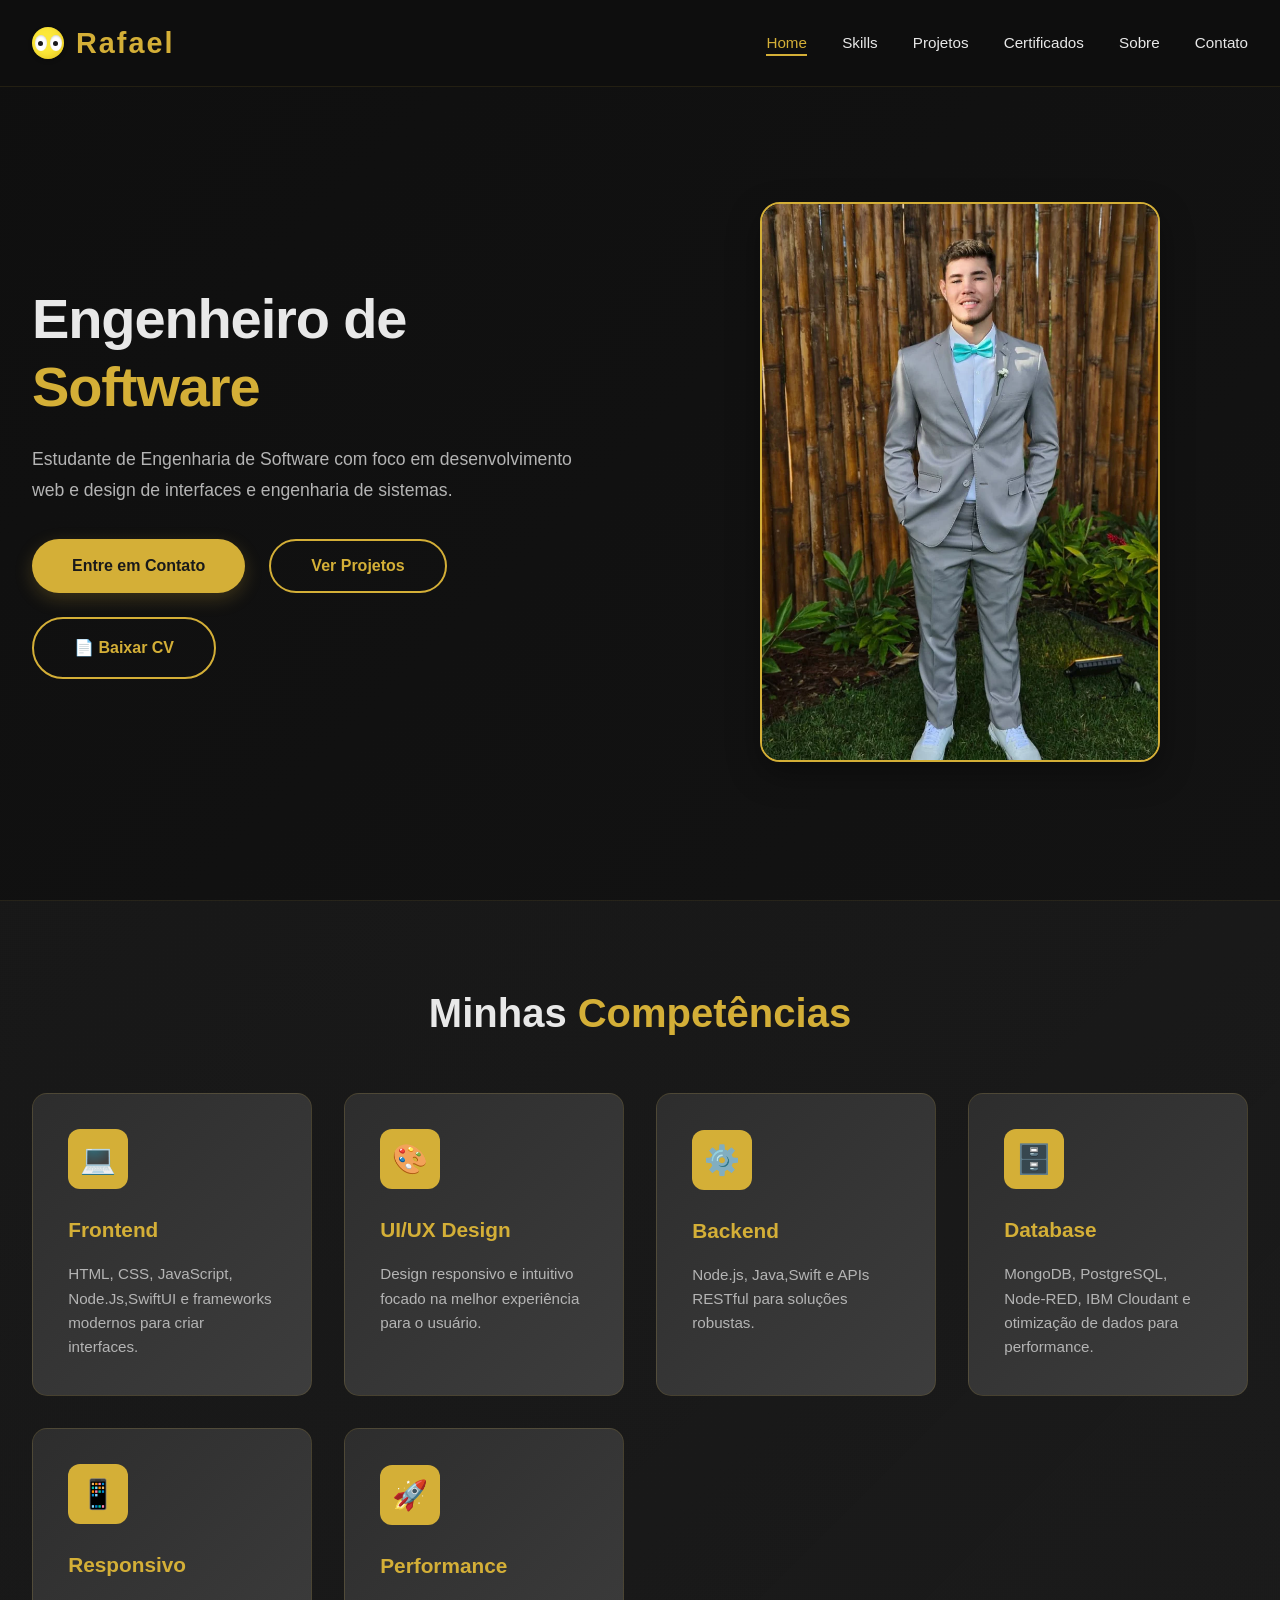
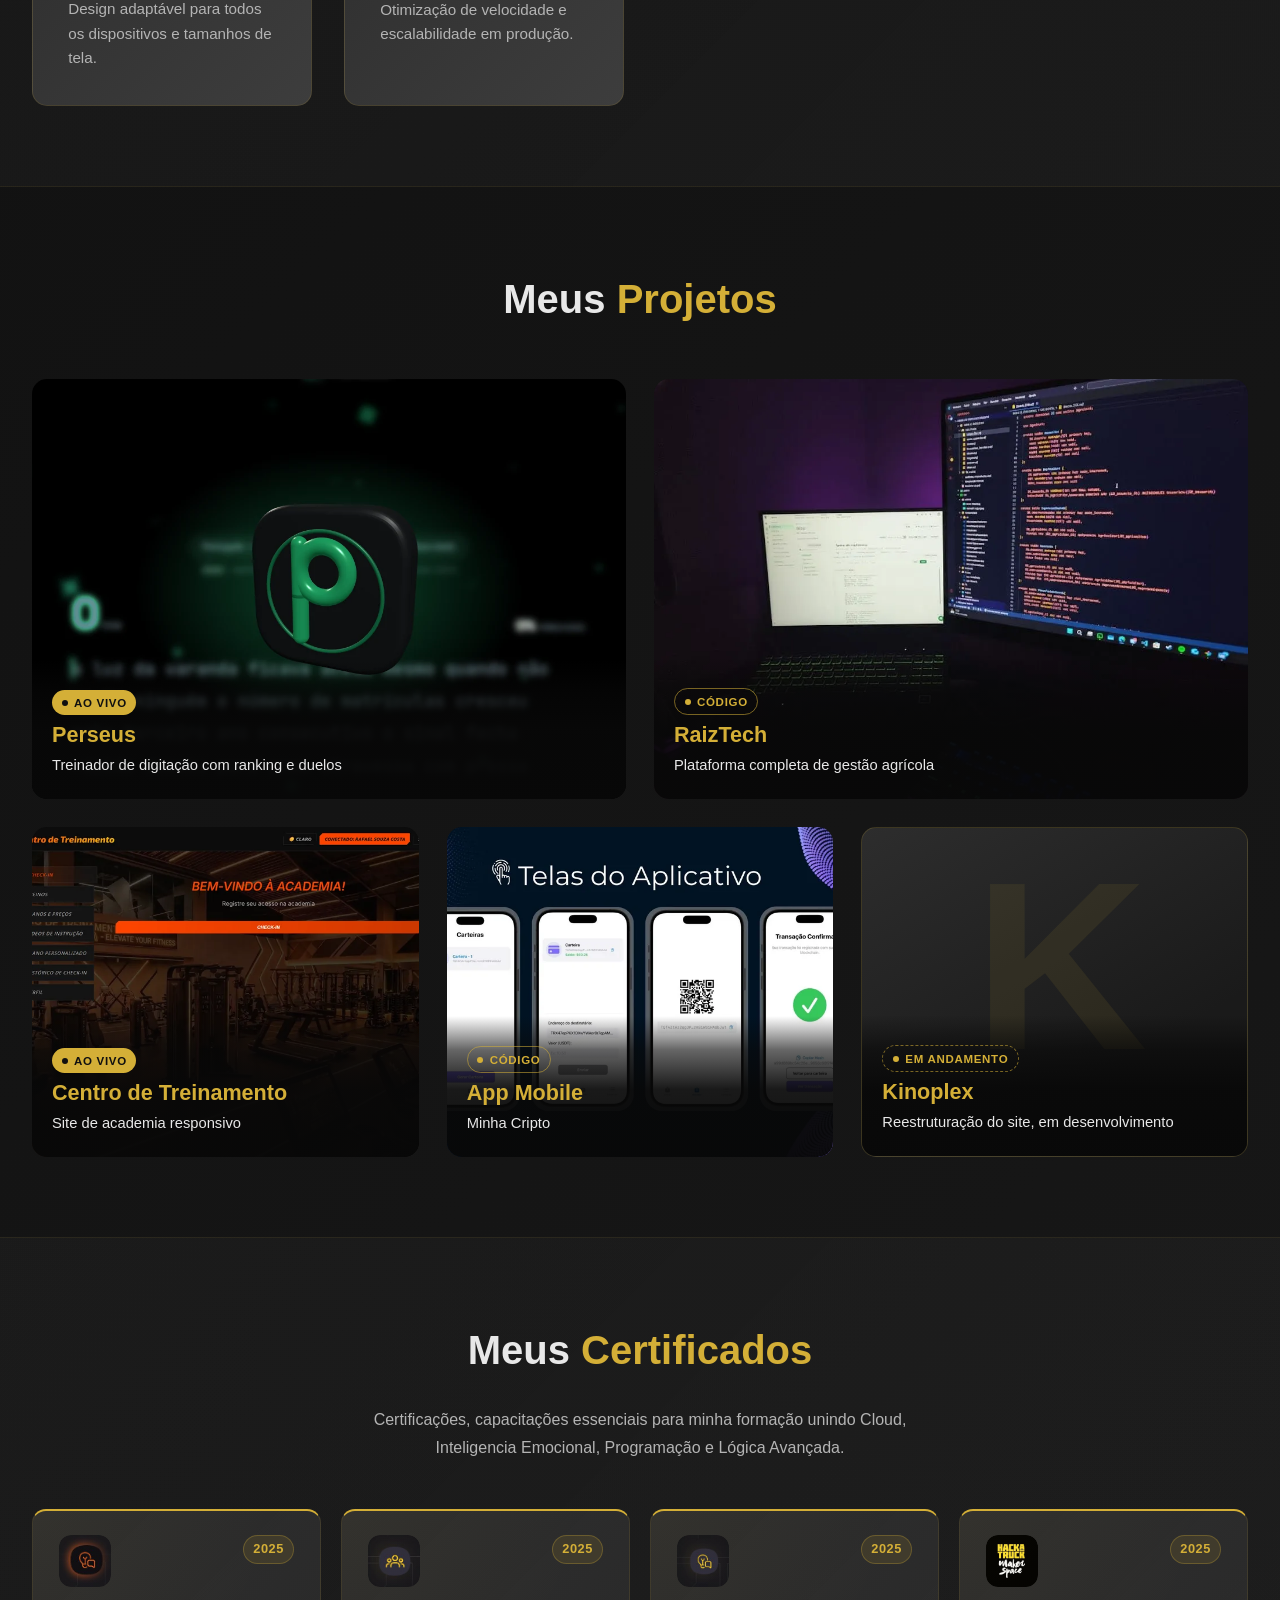
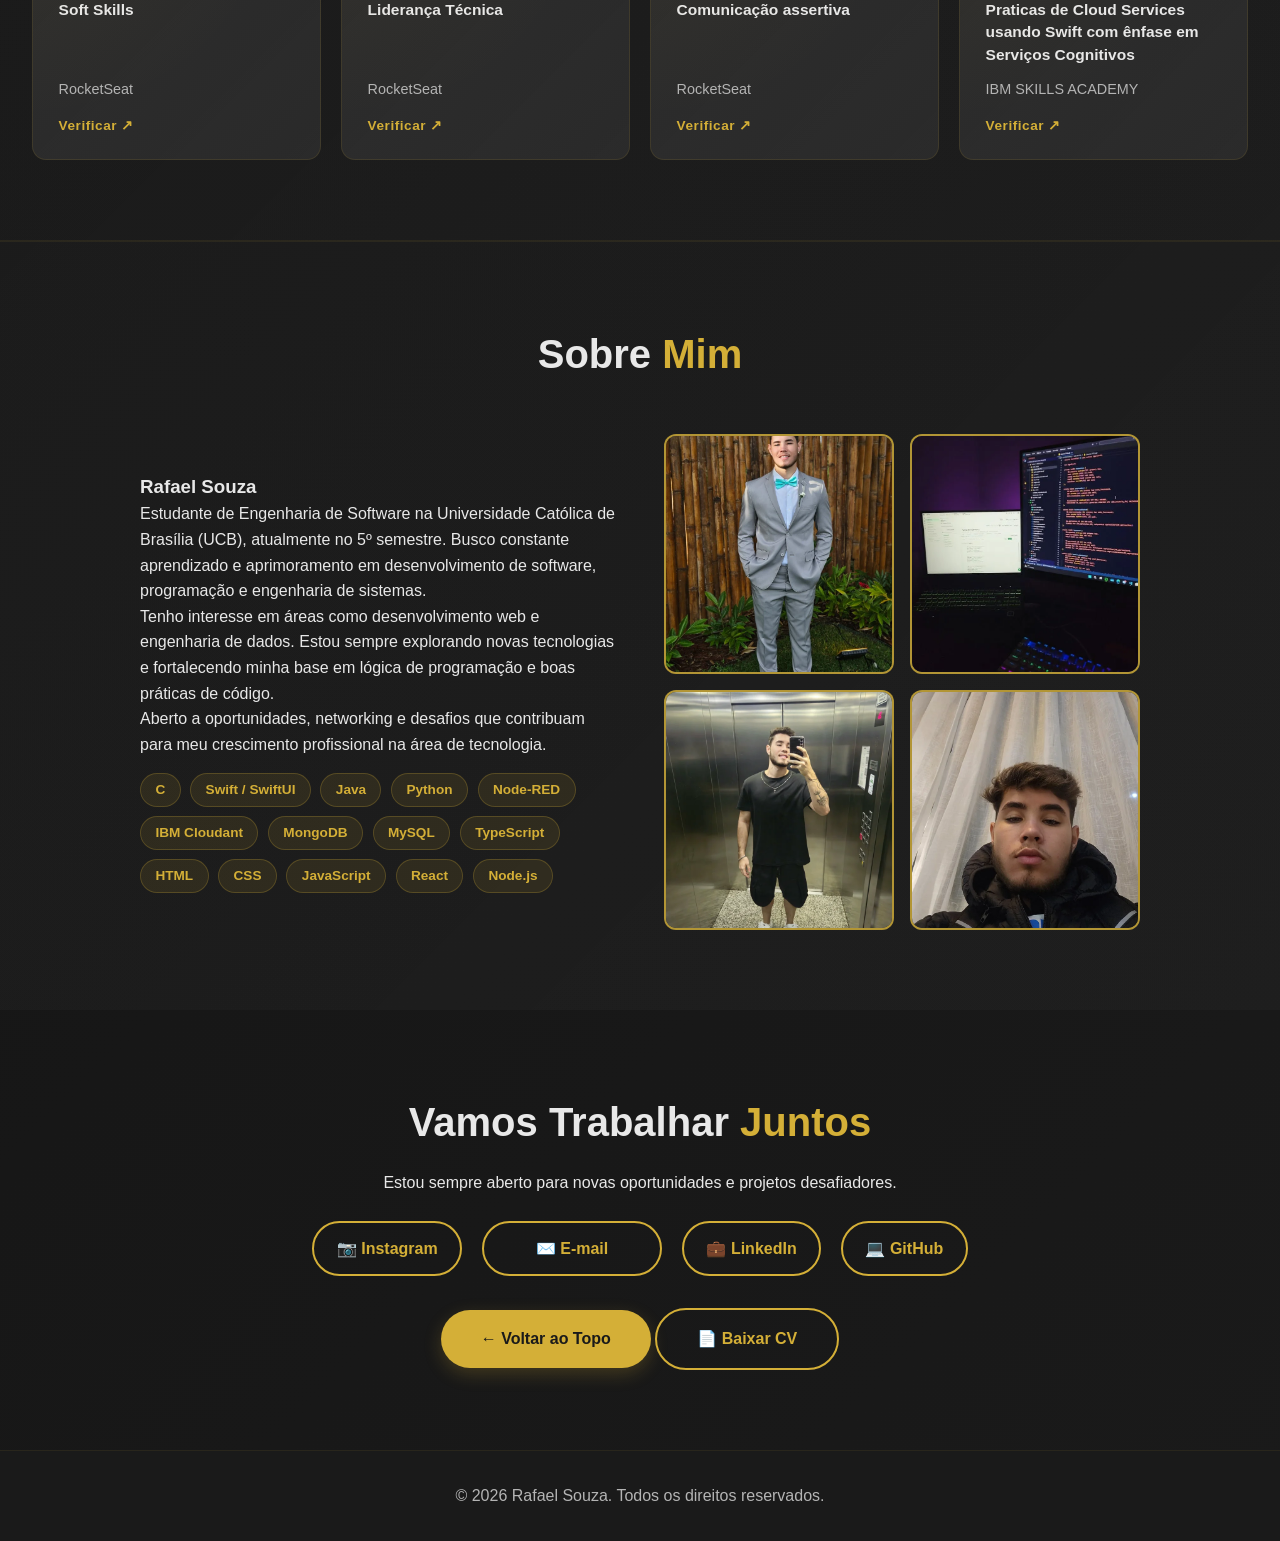
==== commit 27feb495: "feat(portfolio): marca o Kinoplex como em andamento O projeto ainda esta em desenvolvimento, entao o" ====
--- a/index.html
+++ b/index.html
@@ -144,17 +144,17 @@
                         <div class="portfolio-tags"><ul><li>SwiftUI</li><li>Node-RED</li><li>IBM Cloudant</li></ul></div>
                     </div>
                 </div>
-                <div class="portfolio-item" role="button" tabindex="0" aria-haspopup="dialog"
+                <div class="portfolio-item portfolio-item--wip" role="button" tabindex="0" aria-haspopup="dialog"
                     data-title="Kinoplex"
-                    data-description="Reestruturação do site da Kinoplex, com foco em modernização da interface, melhor experiência do usuário e design responsivo."
+                    data-description="Reestruturação do site da Kinoplex, com foco em modernização da interface, melhor experiência do usuário e design responsivo. O projeto ainda está em desenvolvimento."
                     data-tech="TypeScript, React, Node.js, Python"
                     data-live-url="#"
                     data-repo-url="#">
-                    <img loading="lazy" decoding="async" width="360" height="234" src="img/cinema.webp" alt="" class="img-contain" style="object-fit: contain; background-color: #f26522;">
-                    <div class="portfolio-caption">
-                        <span class="portfolio-status portfolio-status--study">Estudo de caso</span>
+                    <div class="portfolio-item__monogram" aria-hidden="true">K</div>
+                    <div class="portfolio-caption">
+                        <span class="portfolio-status portfolio-status--wip">Em andamento</span>
                         <h3>Kinoplex</h3>
-                        <p>Reestruturação do site</p>
+                        <p>Reestruturação do site, em desenvolvimento</p>
                         <div class="portfolio-tags"><ul><li>TypeScript</li><li>React</li><li>Node.js</li><li>Python</li></ul></div>
                     </div>
                 </div>
--- a/style.css
+++ b/style.css
@@ -513,6 +513,34 @@
 .portfolio-status--study {
     border: 1px solid rgba(200, 200, 200, 0.3);
     color: var(--text-secondary);
+}
+
+.portfolio-status--wip {
+    border: 1px dashed rgba(212, 175, 55, 0.55);
+    color: var(--accent);
+}
+
+/* Projeto em desenvolvimento: sem captura, porque nao ha o que mostrar
+   ainda. Um monograma na propria paleta e mais honesto que a marca da
+   empresa cliente ocupando o card. */
+.portfolio-item--wip {
+    background: linear-gradient(150deg, var(--secondary) 0%, var(--primary) 70%);
+    border: 1px solid rgba(212, 175, 55, 0.18);
+}
+
+.portfolio-item__monogram {
+    position: absolute;
+    inset: 0;
+    display: flex;
+    align-items: center;
+    justify-content: center;
+    font-size: 15rem;
+    font-weight: 700;
+    line-height: 1;
+    letter-spacing: -0.05em;
+    color: rgba(212, 175, 55, 0.09);
+    user-select: none;
+    transform: translateY(-8%);
 }
 
 /* grid-template-rows anima altura sem disparar layout thrash */
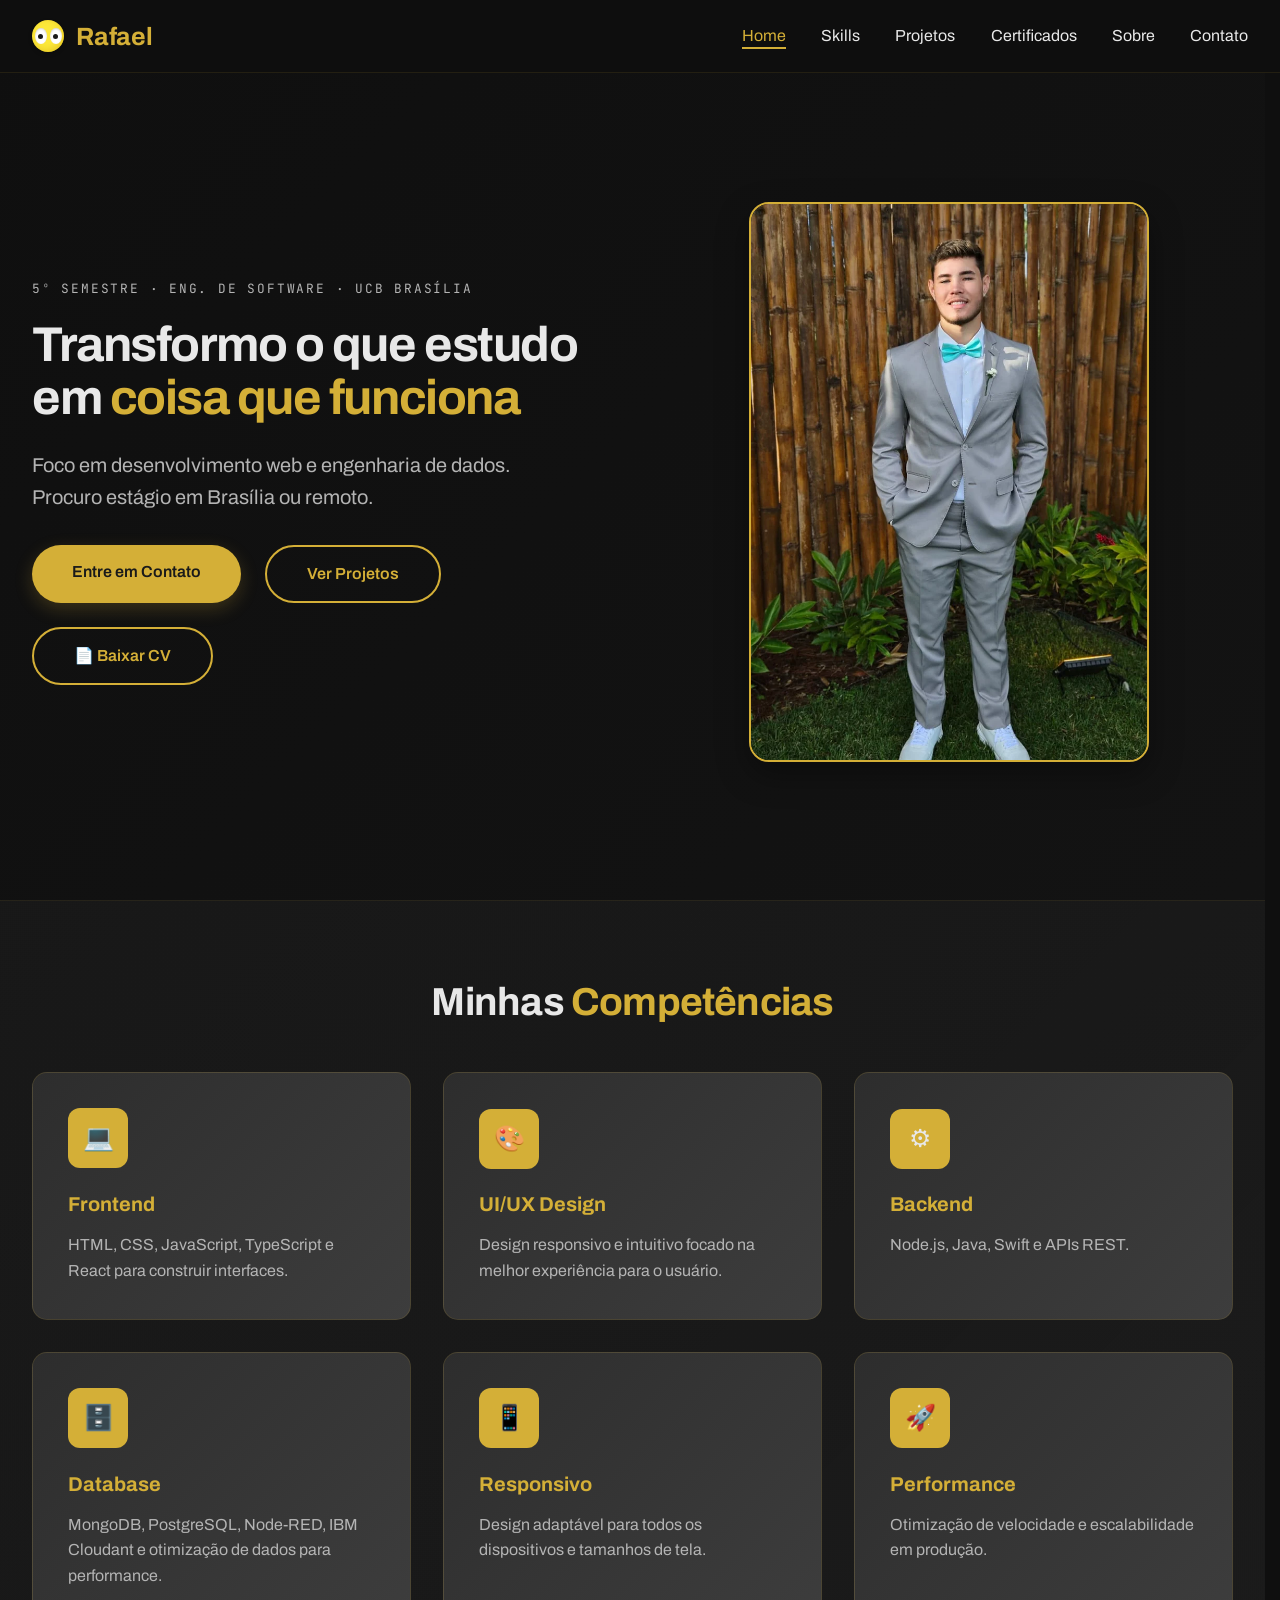
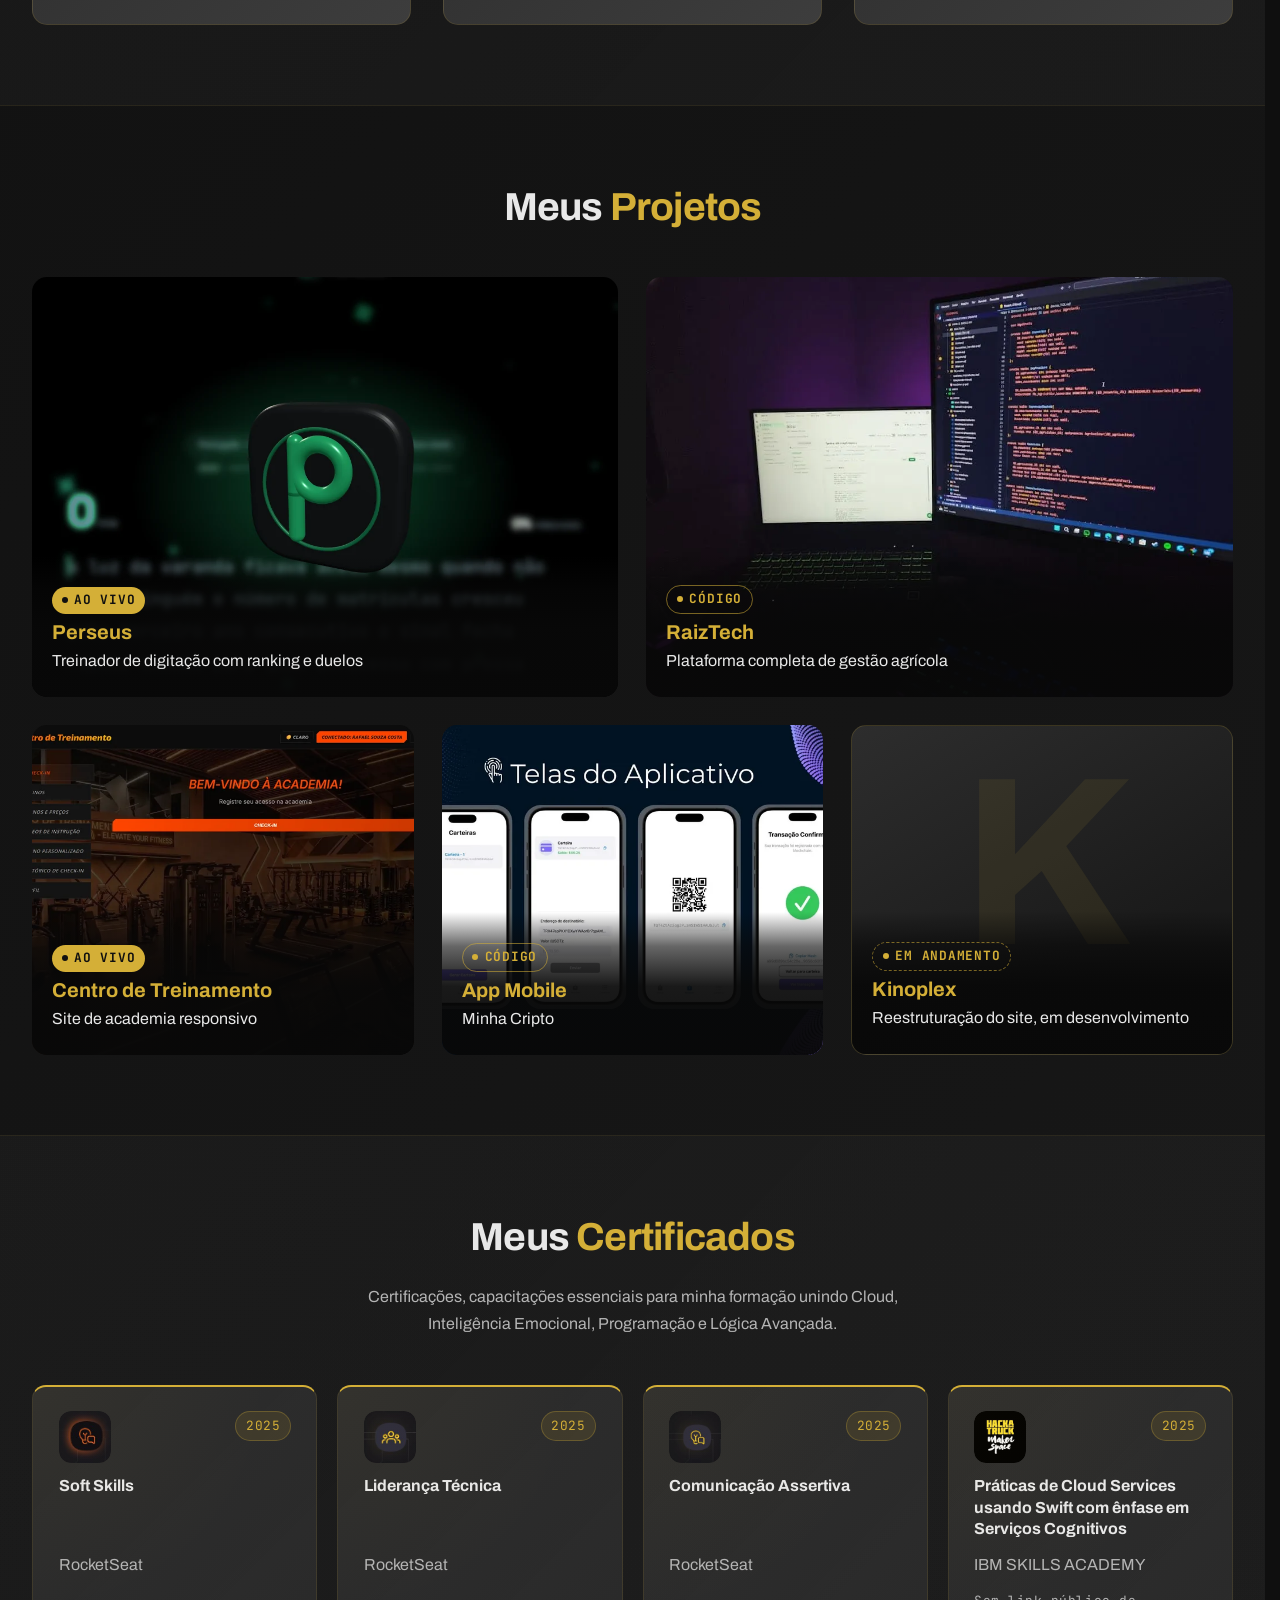
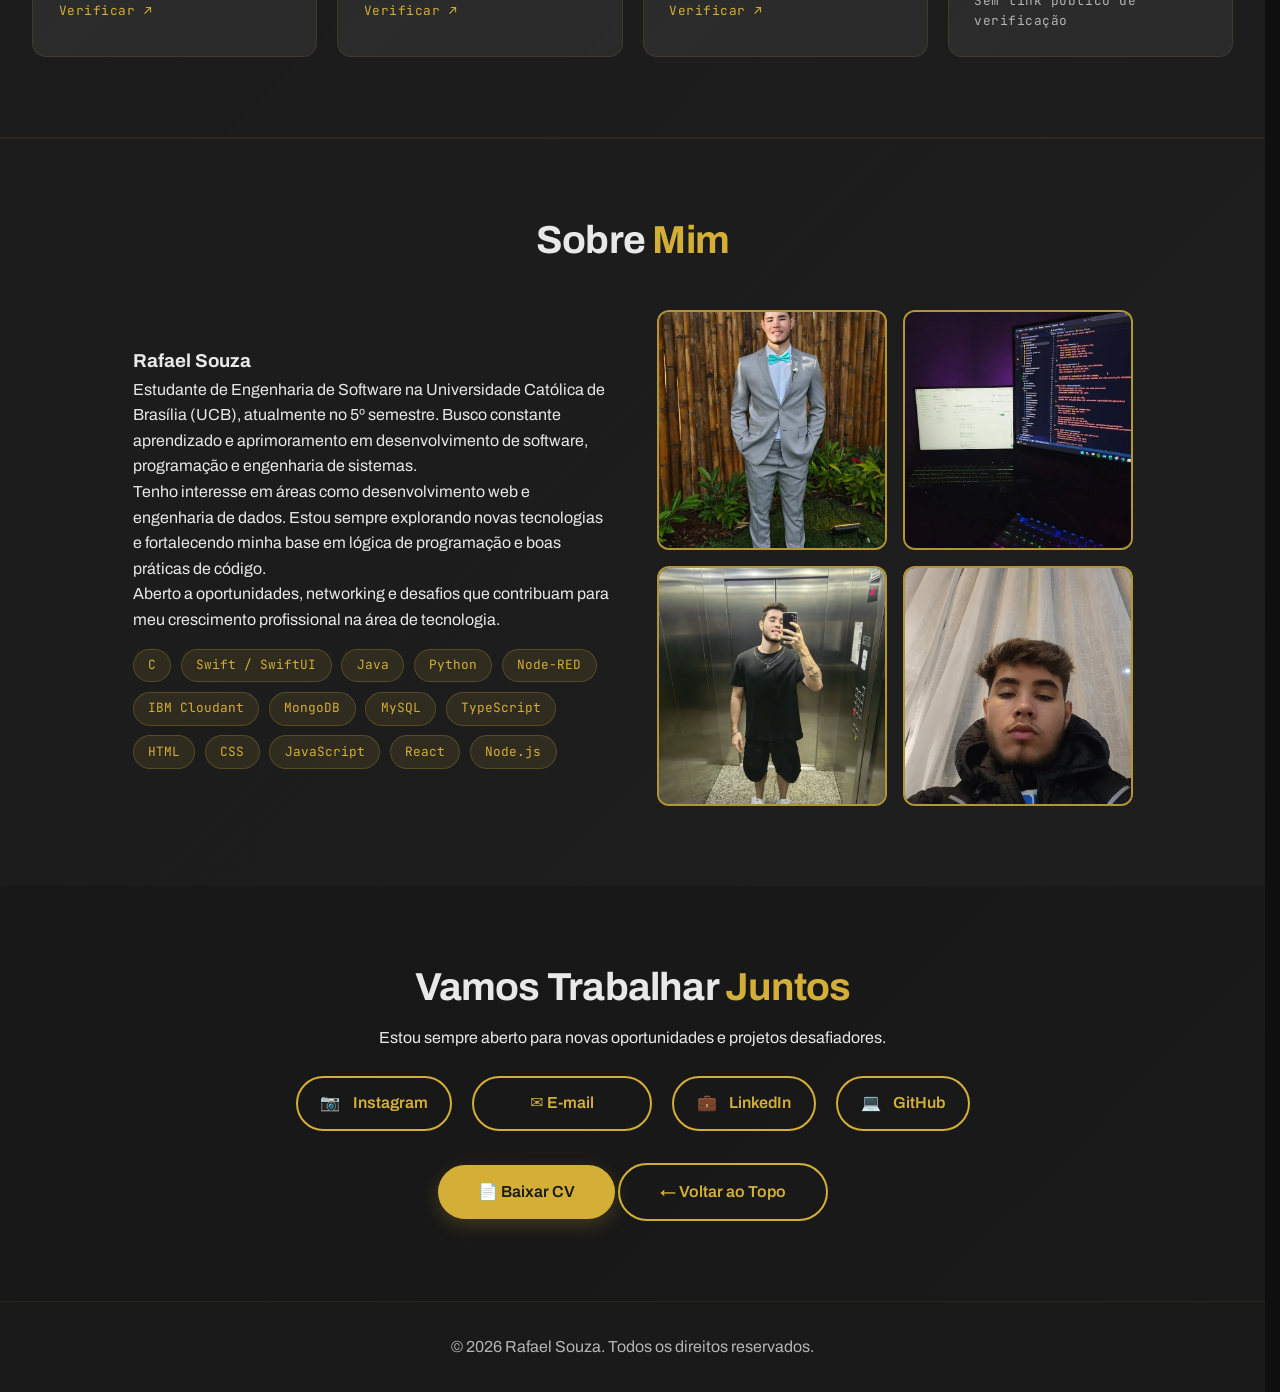
==== commit 27e60bad: "refactor(portfolio): sistema tipografico e correcoes de acessibilidade Tipografia - Archivo (UI) e J" ====
--- a/index.html
+++ b/index.html
@@ -4,9 +4,14 @@
     <meta charset="UTF-8">
     <meta name="viewport" content="width=device-width, initial-scale=1.0">
     <title>Rafael Souza - Portfolio</title>
+    <meta name="description" content="Rafael Souza — estudante de Engenharia de Software na UCB, Brasília. Projetos em web, dados e mobile: Perseus, RaizTech, Centro de Treinamento e Minha Cripto.">
+    <meta name="theme-color" content="#0f0f0f">
     <link rel="preload" as="image" href="img/port.webp" fetchpriority="high">
+    <link rel="preconnect" href="https://fonts.googleapis.com">
+    <link rel="preconnect" href="https://fonts.gstatic.com" crossorigin>
+    <link rel="stylesheet" href="https://fonts.googleapis.com/css2?family=Archivo:wght@400;500;600;700&family=JetBrains+Mono:wght@400;700&display=swap">
     <link rel="stylesheet" href="style.css">
-    <link rel="icon" type="image/png" href="img/iconpreto.webp">
+    <link rel="icon" type="image/webp" href="img/iconpreto.webp">
 </head>
 <body>
     <nav>
@@ -29,12 +34,13 @@
 
     <section class="hero" id="home">
         <div class="hero-content">
-            <h1>Engenheiro de <br><span>Software</span></h1>
-            <p>Estudante de Engenharia de Software com foco em desenvolvimento web e design de interfaces e engenharia de sistemas.</p>
+            <p class="hero-kicker">5º semestre · Eng. de Software · UCB Brasília</p>
+            <h1>Transformo o que estudo <br>em <span>coisa que funciona</span></h1>
+            <p class="hero-lead">Foco em desenvolvimento web e engenharia de dados. Procuro estágio em Brasília ou remoto.</p>
             <div class="cta-buttons">
-                <button class="btn btn-primary" onclick="document.getElementById('contact').scrollIntoView({behavior: 'smooth'})">Entre em Contato</button>
-                <button class="btn btn-secondary" onclick="document.getElementById('portfolio').scrollIntoView({behavior: 'smooth'})">Ver Projetos</button>
-                <a href="CV_rafael_2026.pdf" download class="btn btn-cv">📄 Baixar CV</a>
+                <a href="#contact" class="btn btn-primary">Entre em Contato</a>
+                <a href="#portfolio" class="btn btn-secondary">Ver Projetos</a>
+                <a href="CV_rafael_2026.pdf" download class="btn btn-cv"><span aria-hidden="true">📄</span> Baixar CV</a>
             </div>
         </div>
         <div class="hero-image">
@@ -51,32 +57,32 @@
             <h2 class="section-title">Minhas <span>Competências</span></h2>
             <div class="skills-grid">
                 <div class="skill-card">
-                    <div class="skill-icon">💻</div>
+                    <div class="skill-icon" aria-hidden="true">💻</div>
                     <h3>Frontend</h3>
-                    <p>HTML, CSS, JavaScript, Node.Js,SwiftUI e frameworks modernos para criar interfaces.</p>
-                </div>
-                <div class="skill-card">
-                    <div class="skill-icon">🎨</div>
+                    <p>HTML, CSS, JavaScript, TypeScript e React para construir interfaces.</p>
+                </div>
+                <div class="skill-card">
+                    <div class="skill-icon" aria-hidden="true">🎨</div>
                     <h3>UI/UX Design</h3>
                     <p>Design responsivo e intuitivo focado na melhor experiência para o usuário.</p>
                 </div>
                 <div class="skill-card">
-                    <div class="skill-icon">⚙️</div>
+                    <div class="skill-icon" aria-hidden="true">⚙️</div>
                     <h3>Backend</h3>
-                    <p>Node.js, Java,Swift e APIs RESTful para soluções robustas.</p>
-                </div>
-                <div class="skill-card">
-                    <div class="skill-icon">🗄️</div>
+                    <p>Node.js, Java, Swift e APIs REST.</p>
+                </div>
+                <div class="skill-card">
+                    <div class="skill-icon" aria-hidden="true">🗄️</div>
                     <h3>Database</h3>
                     <p>MongoDB, PostgreSQL, Node-RED, IBM Cloudant e otimização de dados para performance.</p>
                 </div>
                 <div class="skill-card">
-                    <div class="skill-icon">📱</div>
+                    <div class="skill-icon" aria-hidden="true">📱</div>
                     <h3>Responsivo</h3>
                     <p>Design adaptável para todos os dispositivos e tamanhos de tela.</p>
                 </div>
                 <div class="skill-card">
-                    <div class="skill-icon">🚀</div>
+                    <div class="skill-icon" aria-hidden="true">🚀</div>
                     <h3>Performance</h3>
                     <p>Otimização de velocidade e escalabilidade em produção.</p>
                 </div>
@@ -91,7 +97,7 @@
                 <div class="portfolio-item portfolio-item--featured" role="button" tabindex="0" aria-haspopup="dialog"
                     data-title="Perseus"
                     data-description="Treinador de digitação para português e inglês, com modos de texto corrido e de código. Tem ranking online, duelos entre jogadores e um teclado virtual em forma de mapa estelar, onde o brilho de cada tecla mostra o domínio do usuário. O motor de digitação é TypeScript puro e funciona offline; a validação da linha do tempo de teclas é feita no servidor para impedir pontuações fraudadas."
-                    data-tech="Next.js 16, React 19, Tailwind CSS 4, NestJS 11, TypeScript, Supabase, Docker"
+                    data-tech="Next.js 16, React 19, Tailwind CSS 4, NestJS 11, TypeScript, Docker"
                     data-live-url="https://perseus-xi.vercel.app/"
                     data-repo-url="https://github.com/Freeze137/Perseus">
                     <img loading="lazy" decoding="async" width="1200" height="750" src="img/perseus.webp" alt="">
@@ -99,7 +105,7 @@
                         <span class="portfolio-status portfolio-status--live">Ao vivo</span>
                         <h3>Perseus</h3>
                         <p>Treinador de digitação com ranking e duelos</p>
-                        <div class="portfolio-tags"><ul><li>Next.js</li><li>NestJS</li><li>TypeScript</li><li>Supabase</li></ul></div>
+                        <div class="portfolio-tags"><ul><li>Next.js</li><li>NestJS</li><li>TypeScript</li></ul></div>
                     </div>
                 </div>
                 <div class="portfolio-item portfolio-item--featured" role="button" tabindex="0" aria-haspopup="dialog"
@@ -166,56 +172,56 @@
     <section class="certificates" id="certificates">
         <div class="certificates-container">
             <h2 class="section-title">Meus <span>Certificados</span></h2>
-            <p class="certificates-subtitle">Certificações, capacitações essenciais para minha formação unindo Cloud, Inteligencia Emocional, Programação e Lógica Avançada.</p>
+            <p class="certificates-subtitle">Certificações, capacitações essenciais para minha formação unindo Cloud, Inteligência Emocional, Programação e Lógica Avançada.</p>
 
             <div class="cert-grid">
 
                 <div class="cert-card">
                     <div class="cert-card-header">
                         <div class="cert-logo cert-logo--img">
-                            <img src="img/cert-img-1.png" alt="Certificado 1" width="52" height="52" loading="lazy" decoding="async">
+                            <img src="img/cert-img-1.png" alt="" width="52" height="52" loading="lazy" decoding="async">
                         </div>
                         <span class="cert-year">2025</span>
                     </div>
                     <h3 class="cert-title">Soft Skills</h3>
                     <p class="cert-issuer">RocketSeat</p>
-                    <a href="https://app.rocketseat.com.br/certificates/fe58694a-edfa-46e0-9430-57535f129cd2" class="cert-verify" target="_blank">Verificar ↗</a>
+                    <a href="https://app.rocketseat.com.br/certificates/fe58694a-edfa-46e0-9430-57535f129cd2" class="cert-verify" target="_blank" rel="noopener noreferrer" aria-label="Verificar certificado Soft Skills na RocketSeat">Verificar ↗</a>
                 </div>
 
                 <div class="cert-card">
                     <div class="cert-card-header">
                         <div class="cert-logo cert-logo--img">
-                            <img src="img/cert-img-2.png" alt="Certificado 2" width="52" height="52" loading="lazy" decoding="async">
+                            <img src="img/cert-img-2.png" alt="" width="52" height="52" loading="lazy" decoding="async">
                         </div>
                         <span class="cert-year">2025</span>
                     </div>
                     <h3 class="cert-title">Liderança Técnica</h3>
                     <p class="cert-issuer">RocketSeat</p>
-                    <a href="https://app.rocketseat.com.br/certificates/0393aaec-fb00-48b3-8699-10258ea04863" class="cert-verify" target="_blank">Verificar ↗</a>
+                    <a href="https://app.rocketseat.com.br/certificates/0393aaec-fb00-48b3-8699-10258ea04863" class="cert-verify" target="_blank" rel="noopener noreferrer" aria-label="Verificar certificado Liderança Técnica na RocketSeat">Verificar ↗</a>
                 </div>
 
                 <div class="cert-card">
                     <div class="cert-card-header">
                         <div class="cert-logo cert-logo--img">
-                            <img src="img/cert-img-3.png" alt="Certificado 3" width="52" height="52" loading="lazy" decoding="async">
+                            <img src="img/cert-img-3.png" alt="" width="52" height="52" loading="lazy" decoding="async">
                         </div>
                         <span class="cert-year">2025</span>
                     </div>
-                    <h3 class="cert-title">Comunicação assertiva</h3>
+                    <h3 class="cert-title">Comunicação Assertiva</h3>
                     <p class="cert-issuer">RocketSeat</p>
-                    <a href="https://app.rocketseat.com.br/certificates/f561ff4e-0273-44a0-92f0-ee2ecd900b67" class="cert-verify" target="_blank">Verificar ↗</a>
+                    <a href="https://app.rocketseat.com.br/certificates/f561ff4e-0273-44a0-92f0-ee2ecd900b67" class="cert-verify" target="_blank" rel="noopener noreferrer" aria-label="Verificar certificado Comunicação Assertiva na RocketSeat">Verificar ↗</a>
                 </div>
 
                 <div class="cert-card">
                     <div class="cert-card-header">
                         <div class="cert-logo cert-logo--img">
-                            <img src="img/cert-img-4.png" alt="Certificado 4" width="52" height="52" loading="lazy" decoding="async">
+                            <img src="img/cert-img-4.png" alt="" width="52" height="52" loading="lazy" decoding="async">
                         </div>
                         <span class="cert-year">2025</span>
                     </div>
-                    <h3 class="cert-title">Praticas de Cloud Services usando Swift com ênfase em Serviços Cognitivos</h3>
+                    <h3 class="cert-title">Práticas de Cloud Services usando Swift com ênfase em Serviços Cognitivos</h3>
                     <p class="cert-issuer">IBM SKILLS ACADEMY</p>
-                    <a href="#" class="cert-verify" target="_blank">Verificar ↗</a>
+                    <span class="cert-verify cert-verify--none">Sem link público de verificação</span>
                 </div>
 
                 
@@ -234,35 +240,35 @@
                     <p> Estudante de Engenharia de Software na Universidade Católica de Brasília (UCB), atualmente no 5º semestre. Busco constante aprendizado e aprimoramento em desenvolvimento de software, programação e engenharia de sistemas. </p>
                     <p>Tenho interesse em áreas como desenvolvimento web e engenharia de dados. Estou sempre explorando novas tecnologias e fortalecendo minha base em lógica de programação e boas práticas de código.</p>
                     <p>Aberto a oportunidades, networking e desafios que contribuam para meu crescimento profissional na área de tecnologia.</p>
-                    <div class="tech-badges">
-                        <span>C</span>
-                        <span>Swift / SwiftUI</span>
-                        <span>Java</span>
-                        <span>Python</span>
-                        <span>Node-RED</span>
-                        <span>IBM Cloudant</span>
-                        <span>MongoDB</span>
-                        <span>MySQL</span>
-                        <span>TypeScript</span>
-                        <span>HTML</span>
-                        <span>CSS</span>
-                        <span>JavaScript</span>
-                        <span>React</span>
-                        <span>Node.js</span>
-                    </div>
+                    <ul class="tech-badges">
+                        <li>C</li>
+                        <li>Swift / SwiftUI</li>
+                        <li>Java</li>
+                        <li>Python</li>
+                        <li>Node-RED</li>
+                        <li>IBM Cloudant</li>
+                        <li>MongoDB</li>
+                        <li>MySQL</li>
+                        <li>TypeScript</li>
+                        <li>HTML</li>
+                        <li>CSS</li>
+                        <li>JavaScript</li>
+                        <li>React</li>
+                        <li>Node.js</li>
+                    </ul>
                 </div>
                 <div class="about-images">
                     <div class="about-img">
                         <img src="img/port.webp" alt="Rafael Souza" width="800" height="1067" loading="lazy" decoding="async">
                     </div>
                     <div class="about-img">
-                        <img src="img/rafa4.webp" alt="Setup" width="1024" height="747" loading="lazy" decoding="async">
+                        <img src="img/rafa4.webp" alt="Estação de trabalho de Rafael" width="1024" height="747" loading="lazy" decoding="async">
                     </div>
                     <div class="about-img">
-                        <img src="img/rafa2.webp" alt="Rafael Souza" width="720" height="960" loading="lazy" decoding="async">
+                        <img src="img/rafa2.webp" alt="Rafael em evento de tecnologia" width="720" height="960" loading="lazy" decoding="async">
                     </div>
                     <div class="about-img">
-                        <img src="img/rafa3.webp" alt="Rafael Souza" width="720" height="960" loading="lazy" decoding="async">
+                        <img src="img/rafa3.webp" alt="Rafael apresentando um projeto" width="720" height="960" loading="lazy" decoding="async">
                     </div>
                 </div>
             </div>
@@ -271,25 +277,25 @@
 
     <section class="contact" id="contact">
         <div class="contact-container">
-            <h2>Vamos Trabalhar <span style="color: var(--accent);">Juntos</span></h2>
+            <h2 class="section-title">Vamos Trabalhar <span>Juntos</span></h2>
             <p>Estou sempre aberto para novas oportunidades e projetos desafiadores.<br><br></p>
             <div class="contact-links">
-                <a href="https://instagram.com/therafaelsouza" class="contact-link" target="_blank">
-                    📷 Instagram
+                <a href="https://instagram.com/therafaelsouza" class="contact-link" target="_blank" rel="noopener noreferrer">
+                    <span aria-hidden="true">📷</span> Instagram
                 </a>
                 <a href="mailto:rafascosta2017@gmail.com" id="email-link" class="contact-link">
-                    <span class="email-text original">✉️ E-mail</span>
-                    <span class="email-text copied">✅ E-mail Copiado!</span>
+                    <span class="email-text original"><span aria-hidden="true">✉️</span> E-mail</span>
+                    <span class="email-text copied"><span aria-hidden="true">✅</span> E-mail Copiado!</span>
                 </a>
-                <a href="https://www.linkedin.com/in/rafael-souza-71481b2b5/" class="contact-link" target="_blank">
-                    💼 LinkedIn
+                <a href="https://www.linkedin.com/in/rafael-souza-71481b2b5/" class="contact-link" target="_blank" rel="noopener noreferrer">
+                    <span aria-hidden="true">💼</span> LinkedIn
                 </a>
-                <a href="https://github.com/Freeze137" class="contact-link" target="_blank">
-                    💻 GitHub
+                <a href="https://github.com/Freeze137" class="contact-link" target="_blank" rel="noopener noreferrer">
+                    <span aria-hidden="true">💻</span> GitHub
                 </a>
             </div>
-            <a href="#home" class="btn btn-primary">← Voltar ao Topo</a>
-            <a href="CV_rafael_2026.pdf" download class="btn btn-cv">📄 Baixar CV</a>
+            <a href="CV_rafael_2026.pdf" download class="btn btn-primary"><span aria-hidden="true">📄</span> Baixar CV</a>
+            <a href="#home" class="btn btn-secondary">← Voltar ao Topo</a>
         </div>
     </section>
 
--- a/style.css
+++ b/style.css
@@ -5,6 +5,19 @@
 }
 
 :root {
+    /* Escala tipografica: razao 1.25 a partir de 12.8px. Substitui os 19
+       tamanhos avulsos que existiam antes. */
+    --font-sans: 'Archivo', 'Segoe UI', system-ui, -apple-system, sans-serif;
+    --font-mono: 'JetBrains Mono', ui-monospace, 'Cascadia Mono', Consolas, monospace;
+
+    --fs-xs: 0.8rem;      /* 12.8 — apenas mono em caixa alta com tracking */
+    --fs-sm: 1rem;        /* 16   — todo texto corrido e de card */
+    --fs-md: 1.25rem;     /* 20   — h3 de card, lead */
+    --fs-lg: 1.5625rem;   /* 25   — logo, botao de fechar */
+    --fs-xl: 1.9531rem;   /* 31.25 — titulo do modal */
+    --fs-2xl: 2.4414rem;  /* 39   — titulo de secao */
+    --fs-3xl: 3.0518rem;  /* 48.8 — teto do h1 */
+
     --primary: #1a1a1a;
     --secondary: #2d2d2d;
     --tertiary: #3d3d3d;
@@ -17,6 +30,7 @@
 
 html {
     background-color: #0f0f0f;
+    scrollbar-gutter: stable;
 }
 
 section[id] {
@@ -24,8 +38,7 @@
 }
 
 body {
-    font-family: 'Segoe UI', Tahoma, Geneva, Verdana, sans-serif;
-    background-color: #0f0f0f;
+    font-family: var(--font-sans);
     background: linear-gradient(135deg, var(--bg) 0%, var(--primary) 100%);
     color: var(--text-primary);
     line-height: 1.6;
@@ -116,10 +129,11 @@
     align-items: center;
     gap: 12px;
     transition: gap 0.25s ease, text-shadow 0.25s ease;
-    font-size: 1.8rem;
+    font-size: var(--fs-lg);
     font-weight: 700;
-    color: var(--accent);
-    letter-spacing: 2px;
+    line-height: 1;
+    color: var(--accent);
+    letter-spacing: -0.01em;
     animation: fadeInUp 0.5s ease-out;
 }
 
@@ -196,7 +210,7 @@
 .nav-links a {
     color: var(--text-primary);
     text-decoration: none;
-    font-size: 0.95rem;
+    font-size: var(--fs-sm);
     transition: color 0.2s ease;
     position: relative;
     padding-bottom: 0.3rem;
@@ -241,11 +255,12 @@
 }
 
 .hero h1 {
-    font-size: 3.5rem;
+    font-size: clamp(2.25rem, 5.5vw, var(--fs-3xl));
     font-weight: 700;
     margin-bottom: 1.5rem;
-    line-height: 1.2;
-    letter-spacing: -0.02em;
+    line-height: 1.08;
+    letter-spacing: -0.03em;
+    text-wrap: balance;
     color: var(--text-primary);
 }
 
@@ -253,11 +268,24 @@
     color: var(--accent);
 }
 
-.hero p {
-    font-size: 1.1rem;
+/* O kicker carrega o fato verificavel (semestre, curso, instituicao) para
+   que o h1 possa afirmar o trabalho em vez de um cargo. */
+.hero-kicker {
+    font-family: var(--font-mono);
+    font-size: var(--fs-xs);
+    font-weight: 400;
+    text-transform: uppercase;
+    letter-spacing: 0.14em;
+    color: var(--text-secondary);
+    margin-bottom: 1.25rem;
+}
+
+.hero-lead {
+    font-size: var(--fs-md);
     color: var(--text-secondary);
     margin-bottom: 2rem;
-    line-height: 1.8;
+    line-height: 1.6;
+    max-width: 46ch;
 }
 
 .cta-buttons {
@@ -270,8 +298,10 @@
     padding: 1rem 2.5rem;
     border: none;
     border-radius: 50px;
-    font-size: 1rem;
+    font-family: inherit;
+    font-size: var(--fs-sm);
     font-weight: 600;
+    line-height: 1.4;
     cursor: pointer;
     transition: transform 0.2s ease, background 0.2s ease, color 0.2s ease, box-shadow 0.2s ease;
     text-decoration: none;
@@ -350,7 +380,10 @@
 }
 
 .section-title {
-    font-size: 2.5rem;
+    font-size: var(--fs-2xl);
+    font-weight: 700;
+    line-height: 1.1;
+    letter-spacing: -0.02em;
     margin-bottom: 3rem;
     text-align: center;
 }
@@ -393,19 +426,20 @@
     display: flex;
     align-items: center;
     justify-content: center;
-    font-size: 1.8rem;
+    font-size: var(--fs-lg);
     margin-bottom: 1.5rem;
 }
 
 .skill-card h3 {
-    font-size: 1.3rem;
+    font-size: var(--fs-md);
+    line-height: 1.2;
     margin-bottom: 1rem;
     color: var(--accent);
 }
 
 .skill-card p {
     color: var(--text-secondary);
-    font-size: 0.95rem;
+    font-size: var(--fs-sm);
 }
 
 .portfolio {
@@ -418,7 +452,6 @@
     display: grid;
     grid-template-columns: repeat(6, 1fr);
     gap: 1.75rem;
-    margin-top: 2.5rem;
 }
 
 .portfolio-item {
@@ -469,13 +502,13 @@
 }
 
 .portfolio-caption h3 {
-    font-size: 1.35rem;
-    line-height: 1.25;
+    font-size: var(--fs-md);
+    line-height: 1.2;
     color: var(--accent);
 }
 
 .portfolio-caption p {
-    font-size: 0.92rem;
+    font-size: var(--fs-sm);
     line-height: 1.4;
     color: var(--text-primary);
 }
@@ -485,8 +518,9 @@
     align-items: center;
     gap: 0.4rem;
     padding: 0.2rem 0.6rem;
-    border-radius: 999px;
-    font-size: 0.72rem;
+    border-radius: 50px;
+    font-family: var(--font-mono);
+    font-size: var(--fs-xs);
     font-weight: 700;
     letter-spacing: 0.06em;
     text-transform: uppercase;
@@ -508,11 +542,6 @@
 .portfolio-status--code {
     border: 1px solid rgba(212, 175, 55, 0.55);
     color: var(--accent);
-}
-
-.portfolio-status--study {
-    border: 1px solid rgba(200, 200, 200, 0.3);
-    color: var(--text-secondary);
 }
 
 .portfolio-status--wip {
@@ -561,8 +590,9 @@
 }
 
 .portfolio-tags li {
-    font-size: 0.7rem;
-    letter-spacing: 0.04em;
+    font-family: var(--font-mono);
+    font-size: var(--fs-xs);
+    letter-spacing: 0.02em;
     color: var(--text-secondary);
     border: 1px solid rgba(212, 175, 55, 0.22);
     border-radius: 4px;
@@ -658,14 +688,13 @@
     margin: 0 auto;
 }
 
-.contact h2 {
-    font-size: 2.5rem;
+.contact .section-title {
     margin-bottom: 1rem;
 }
 
 .contact > p {
     color: var(--text-secondary);
-    font-size: 1.1rem;
+    font-size: var(--fs-md);
     margin-bottom: 2rem;
 }
 
@@ -728,23 +757,18 @@
     flex-wrap: wrap;
     gap: 0.6rem;
     margin-top: 1rem;
-}
-
-.tech-badges span {
+    list-style: none;
+}
+
+.tech-badges li {
     background: rgba(212, 175, 55, 0.1);
     color: var(--accent);
     border: 1px solid rgba(212, 175, 55, 0.24);
-    padding: 0.3rem 0.9rem;
+    padding: 0.35rem 0.9rem;
     border-radius: 50px;
-    font-size: 0.85rem;
-    font-weight: 600;
-    transition: transform 0.2s ease, background 0.2s ease, border-color 0.2s ease;
-}
-
-.tech-badges span:hover {
-    background: rgba(212, 175, 55, 0.16);
-    border-color: var(--accent);
-    transform: translate3d(0, -2px, 0);
+    font-family: var(--font-mono);
+    font-size: var(--fs-xs);
+    font-weight: 400;
 }
 
 /* O modal fica sempre no layout e alterna por opacity/visibility.
@@ -797,8 +821,8 @@
     position: absolute;
     top: 1rem;
     right: 1.5rem;
-    font-size: 2rem;
-    font-weight: bold;
+    font-size: var(--fs-lg);
+    font-weight: 400;
     line-height: 1;
     background: none;
     border: 0;
@@ -829,7 +853,9 @@
 }
 
 .modal-content h3 {
-    font-size: 2rem;
+    font-size: var(--fs-xl);
+    line-height: 1.15;
+    letter-spacing: -0.02em;
     color: var(--accent);
     margin-bottom: 1rem;
 }
@@ -846,12 +872,13 @@
 
 .modal-tech p {
     color: var(--text-secondary);
-    font-style: italic;
+    font-family: var(--font-mono);
+    font-size: var(--fs-sm);
 }
 
 .modal-note {
     color: var(--text-secondary);
-    font-size: 0.95rem;
+    font-size: var(--fs-sm);
     padding: 0.9rem 1.1rem;
     border: 1px dashed rgba(212, 175, 55, 0.3);
     border-radius: 10px;
@@ -931,21 +958,17 @@
         gap: 2.5rem;
     }
 
-    .hero h1 {
-        font-size: 2.2rem;
-    }
-
     .nav-links {
         width: 100%;
         justify-content: space-between;
         gap: 0.15rem;
-        font-size: 0.8rem;
     }
 
     .nav-links a {
         display: flex;
         align-items: center;
-        min-height: 40px;
+        font-size: var(--fs-xs);
+        min-height: 44px;
         padding: 0 0.2rem 0.3rem;
     }
 
@@ -982,6 +1005,11 @@
     .contact-links {
         gap: 0.8rem;
     }
+
+    /* a nav mobile quebra em duas linhas e passa de 6rem */
+    section[id] {
+        scroll-margin-top: 8.5rem;
+    }
 }
 /* =============================================
    SEÇÃO DE CERTIFICADOS
@@ -1002,7 +1030,7 @@
 .certificates-subtitle {
     text-align: center;
     color: var(--text-secondary);
-    font-size: 1rem;
+    font-size: var(--fs-sm);
     max-width: 560px;
     margin: -1.5rem auto 3rem auto;
     line-height: 1.7;
@@ -1066,29 +1094,18 @@
     display: flex;
     align-items: center;
     justify-content: center;
-    font-size: 0.7rem;
-    font-weight: 800;
-    letter-spacing: 0.03em;
-    color: #fff;
     flex-shrink: 0;
 }
-
-/* Variantes de cor por instituição */
-.cert-logo--tic      { background: linear-gradient(135deg, #2563eb, #1d4ed8); }
-.cert-logo--santander { background: linear-gradient(135deg, #dc2626, #b91c1c); }
-.cert-logo--coursera  { background: linear-gradient(135deg, #0056d2, #003f9f); font-size: 1.1rem; }
-.cert-logo--ucb       { background: linear-gradient(135deg, #1a6b3a, #145530); font-size: 0.62rem; }
-.cert-logo--workover  { background: linear-gradient(135deg, #7c3aed, #5b21b6); font-size: 1.1rem; }
-.cert-logo--campus    { background: linear-gradient(135deg, #d4af37, #b8941f); color: #111; font-size: 0.72rem; }
 
 /* Badge do ano */
 .cert-year {
     background: rgba(212, 175, 55, 0.12);
     color: var(--accent);
     border: 1px solid rgba(212, 175, 55, 0.28);
-    font-size: 0.8rem;
-    font-weight: 700;
-    padding: 0.2rem 0.6rem;
+    font-family: var(--font-mono);
+    font-size: var(--fs-xs);
+    font-weight: 400;
+    padding: 0.25rem 0.6rem;
     border-radius: 50px;
     letter-spacing: 0.04em;
     align-self: flex-start;
@@ -1096,35 +1113,41 @@
 
 /* Título do certificado */
 .cert-title {
-    font-size: 0.97rem;
+    font-size: var(--fs-sm);
     font-weight: 700;
     color: var(--text-primary);
-    line-height: 1.45;
+    line-height: 1.35;
     flex: 1;
 }
 
 /* Emissor */
 .cert-issuer {
-    font-size: 0.9rem;
+    font-size: var(--fs-sm);
     color: var(--text-secondary);
     margin-top: auto;
 }
 
 /* Link de verificação */
 .cert-verify {
-    display: inline-block;
-    font-size: 0.85rem;
-    font-weight: 700;
+    display: inline-flex;
+    align-items: center;
+    min-height: 44px;
+    font-family: var(--font-mono);
+    font-size: var(--fs-xs);
+    font-weight: 400;
+    letter-spacing: 0.04em;
     color: var(--accent);
     text-decoration: none;
-    letter-spacing: 0.04em;
-    transition: color 0.2s ease, letter-spacing 0.2s ease;
-    margin-top: 0.1rem;
+    transition: color 0.2s ease;
 }
 
 .cert-verify:hover {
     color: var(--accent-light);
-    letter-spacing: 0.08em;
+}
+
+.cert-verify--none {
+    color: var(--text-secondary);
+    cursor: default;
 }
 
 /* Responsivo */
@@ -1135,7 +1158,6 @@
     }
 
     .certificates-subtitle {
-        font-size: 0.9rem;
         margin-bottom: 2rem;
     }
 }
@@ -1156,15 +1178,6 @@
     display: block;
 }
 
-/* ── Esconde scrollbar mantendo o scroll ── */
-html {
-    scrollbar-width: none;        /* Firefox */
-    -ms-overflow-style: none;     /* IE / Edge */
-}
-
-html::-webkit-scrollbar {
-    display: none;                /* Chrome / Safari */
-}
 /* =============================================
    ACESSIBILIDADE / PERFORMANCE
    ============================================= */
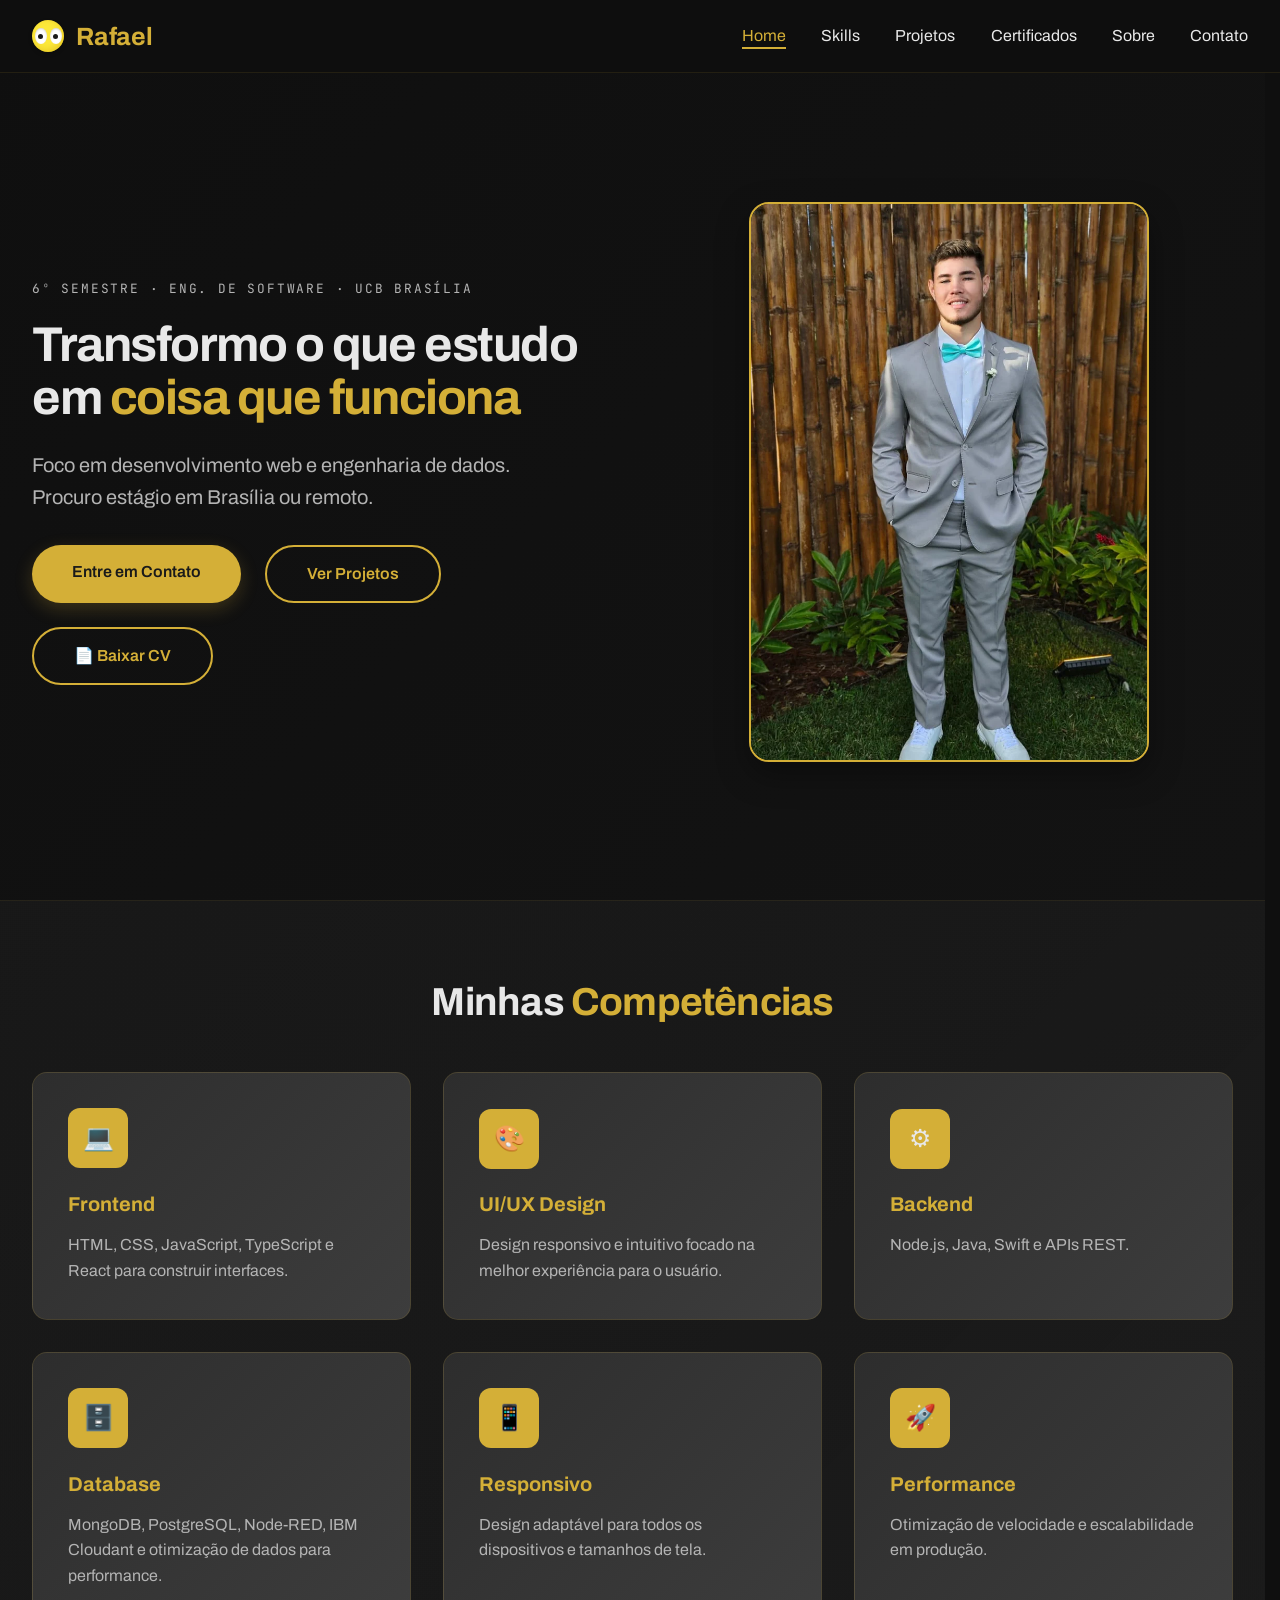
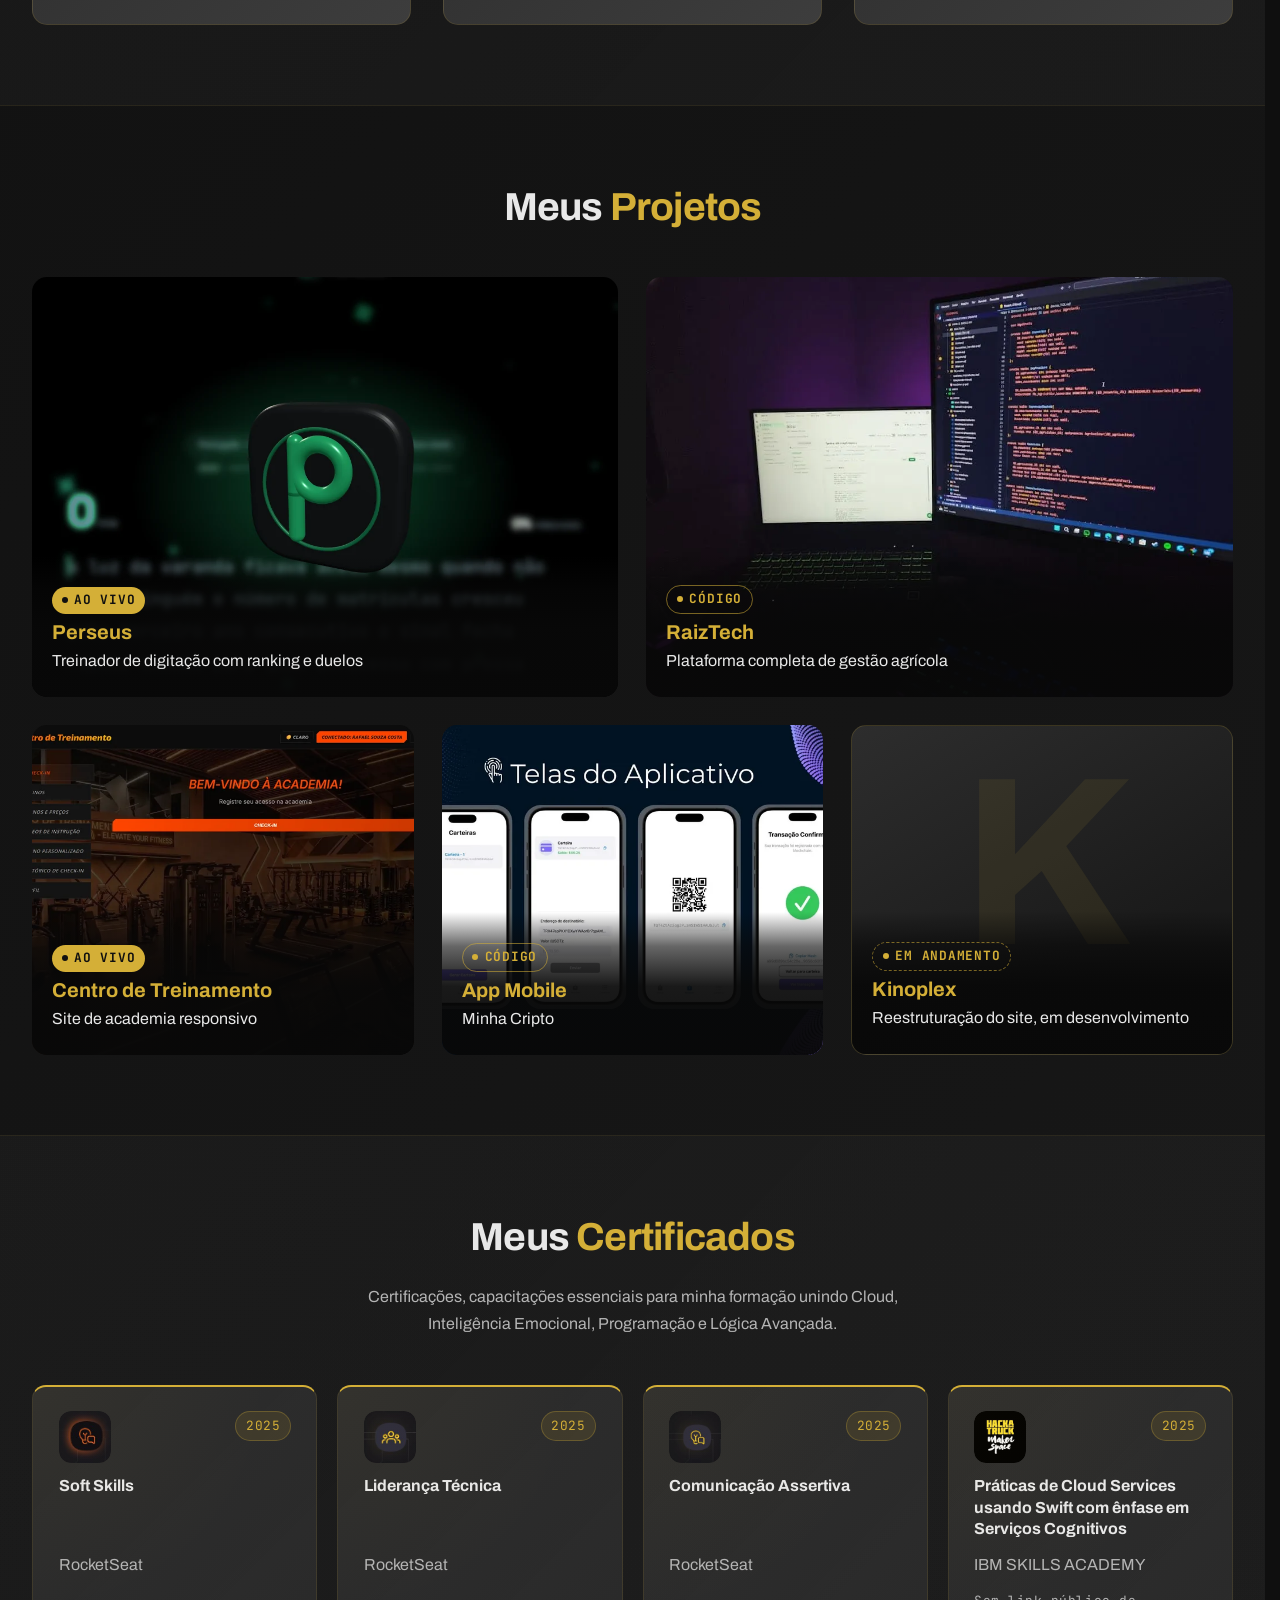
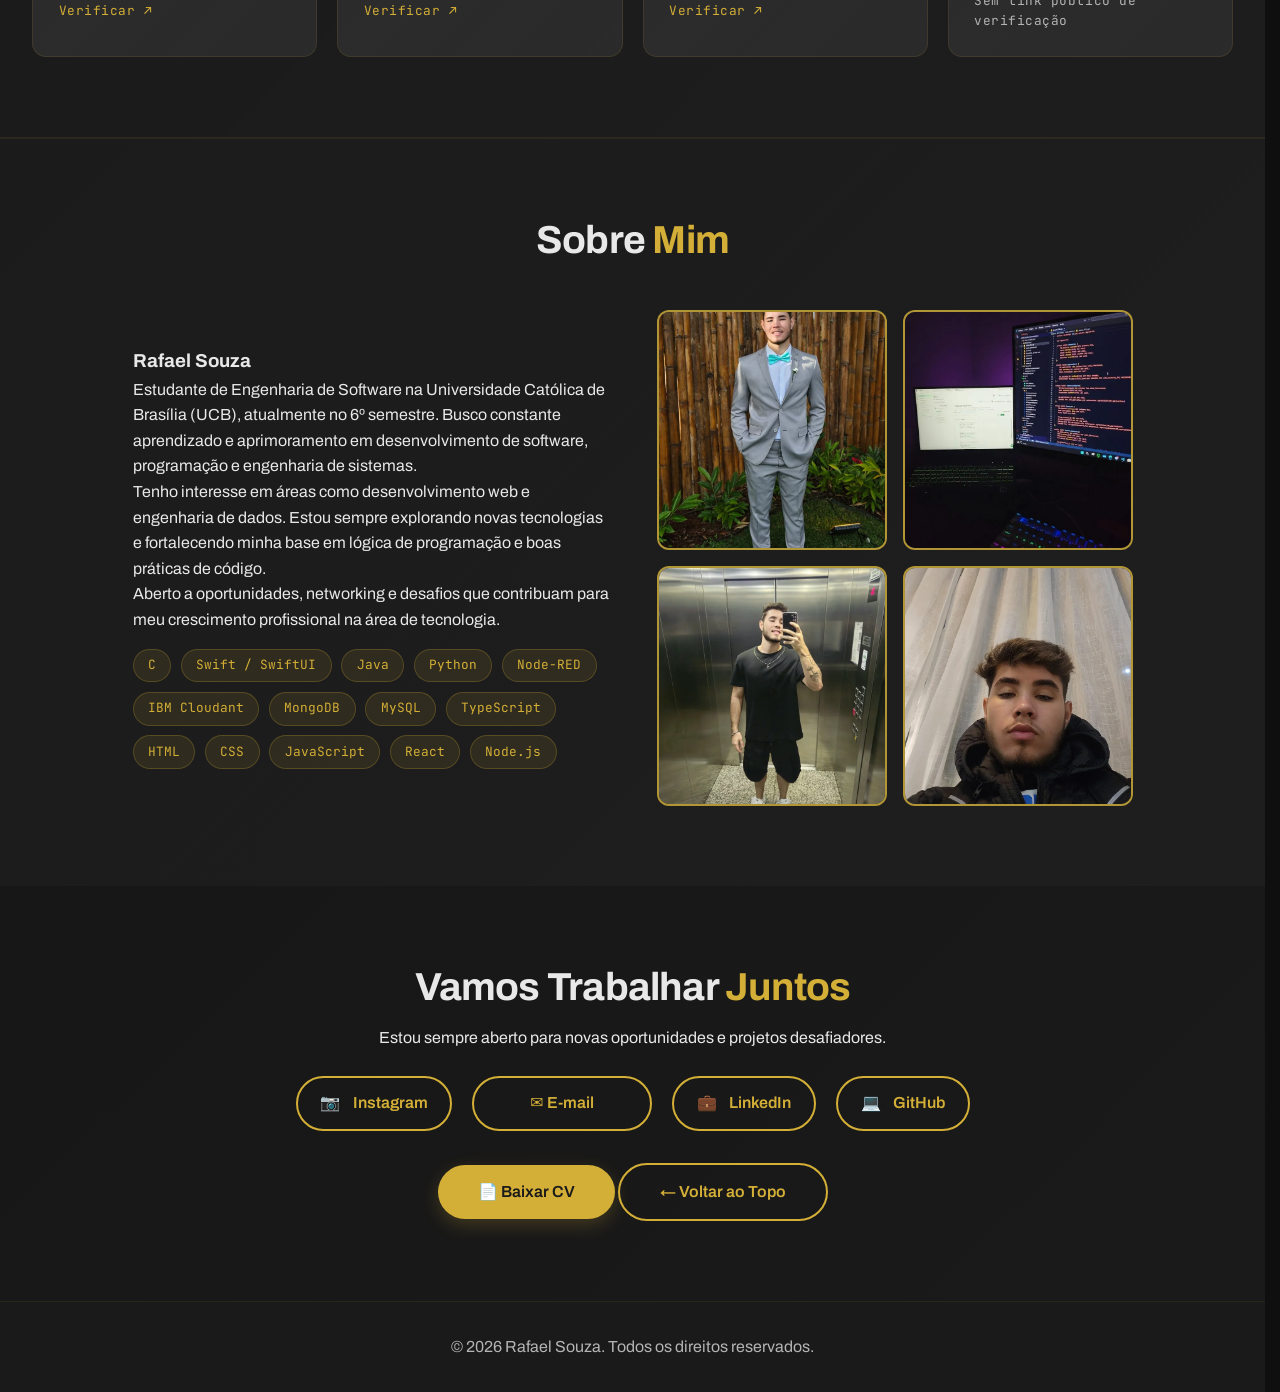
==== commit 0bb67bbc: "fix(portfolio): atualiza semestre para o 6o Corrige o kicker do hero e o texto da secao Sobre.  Co-A" ====
--- a/index.html
+++ b/index.html
@@ -34,7 +34,7 @@
 
     <section class="hero" id="home">
         <div class="hero-content">
-            <p class="hero-kicker">5º semestre · Eng. de Software · UCB Brasília</p>
+            <p class="hero-kicker">6º semestre · Eng. de Software · UCB Brasília</p>
             <h1>Transformo o que estudo <br>em <span>coisa que funciona</span></h1>
             <p class="hero-lead">Foco em desenvolvimento web e engenharia de dados. Procuro estágio em Brasília ou remoto.</p>
             <div class="cta-buttons">
@@ -237,7 +237,7 @@
             <div class="about-content">
                 <div class="about-text">
                     <h3>Rafael Souza</h3>
-                    <p> Estudante de Engenharia de Software na Universidade Católica de Brasília (UCB), atualmente no 5º semestre. Busco constante aprendizado e aprimoramento em desenvolvimento de software, programação e engenharia de sistemas. </p>
+                    <p> Estudante de Engenharia de Software na Universidade Católica de Brasília (UCB), atualmente no 6º semestre. Busco constante aprendizado e aprimoramento em desenvolvimento de software, programação e engenharia de sistemas. </p>
                     <p>Tenho interesse em áreas como desenvolvimento web e engenharia de dados. Estou sempre explorando novas tecnologias e fortalecendo minha base em lógica de programação e boas práticas de código.</p>
                     <p>Aberto a oportunidades, networking e desafios que contribuam para meu crescimento profissional na área de tecnologia.</p>
                     <ul class="tech-badges">
